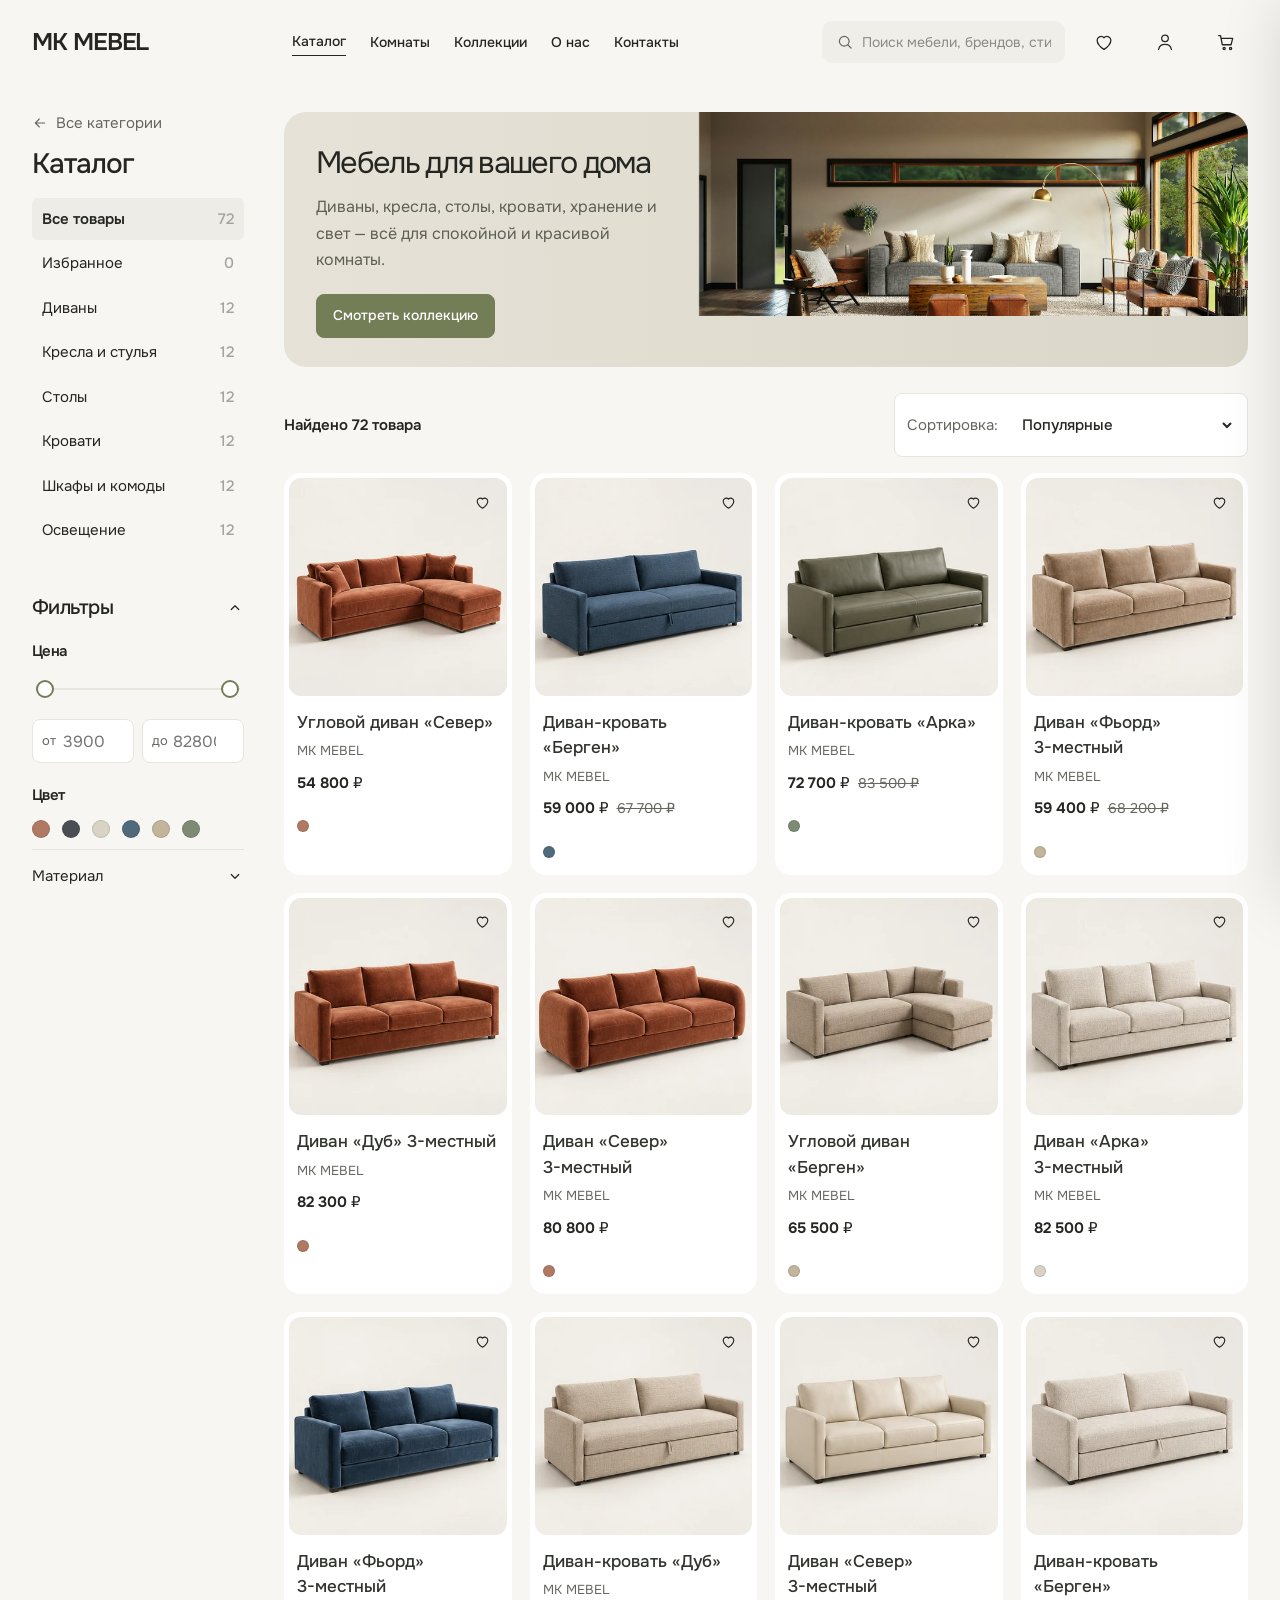
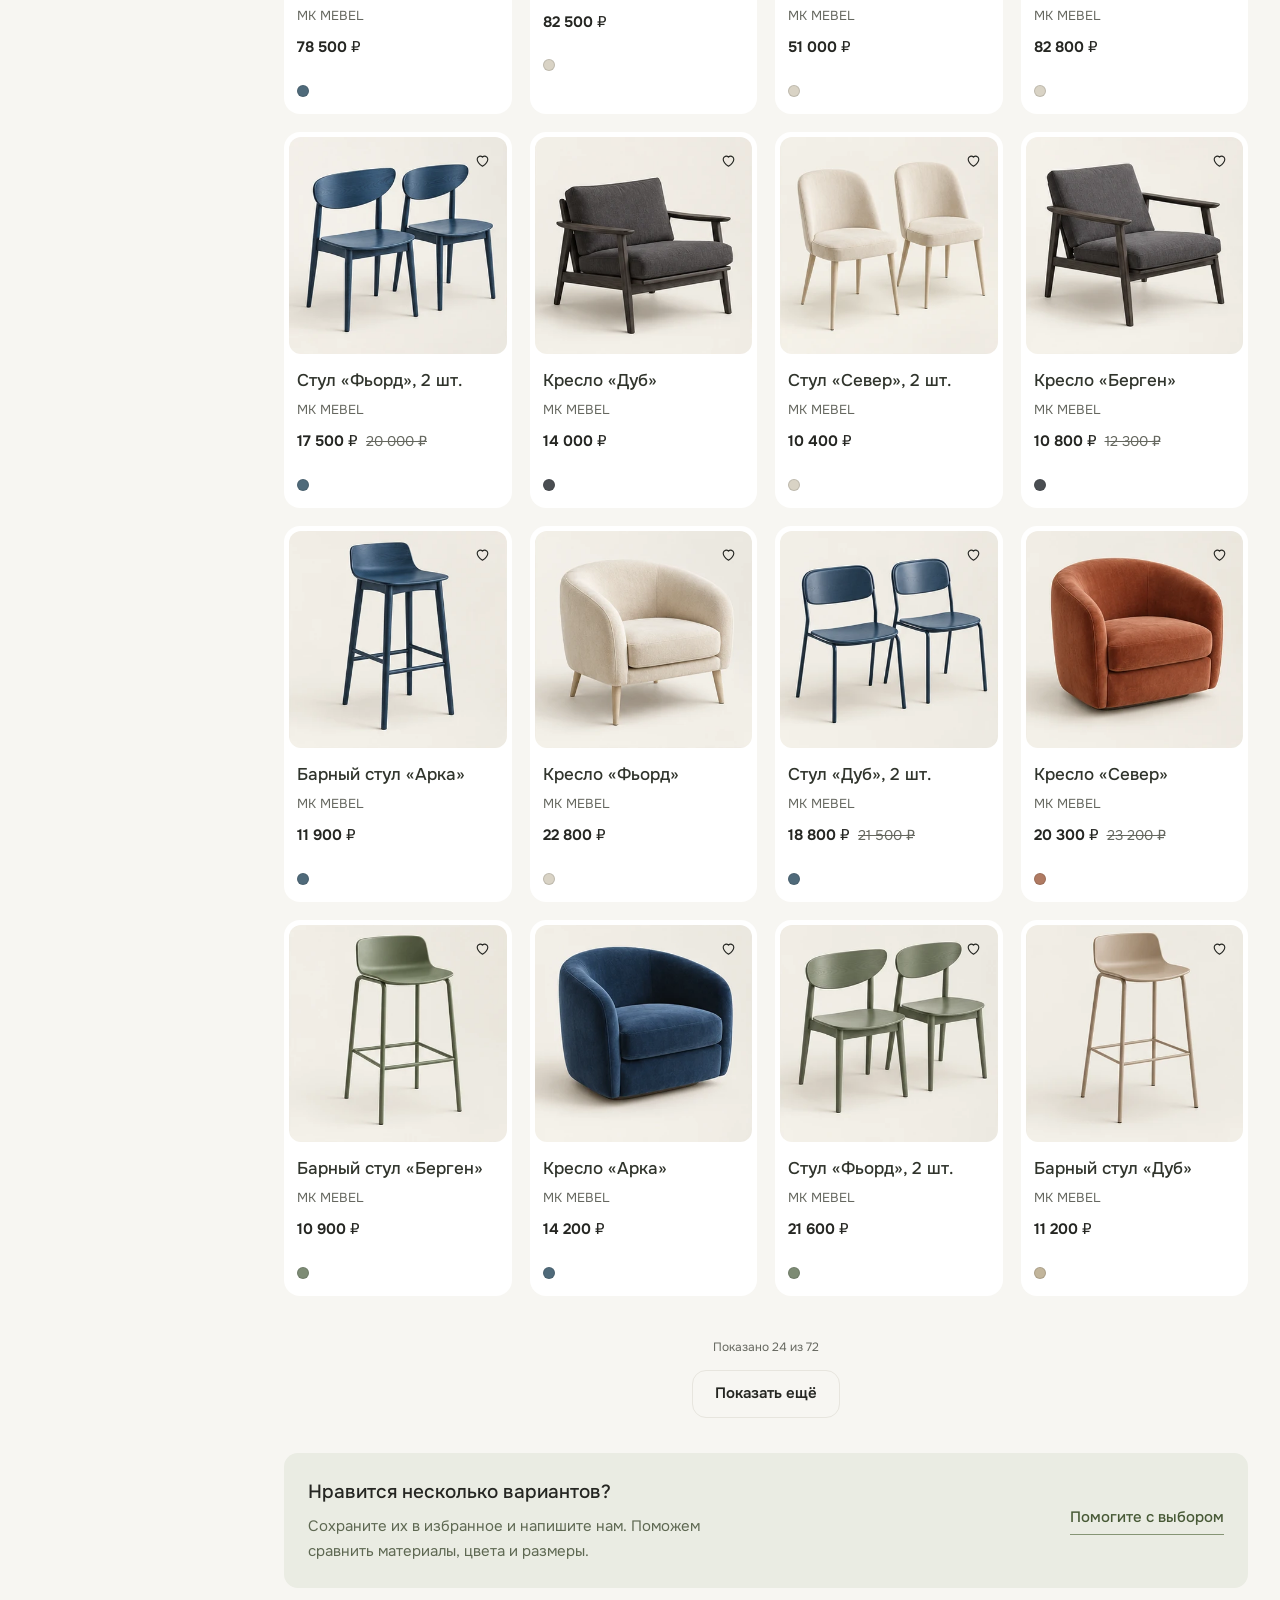
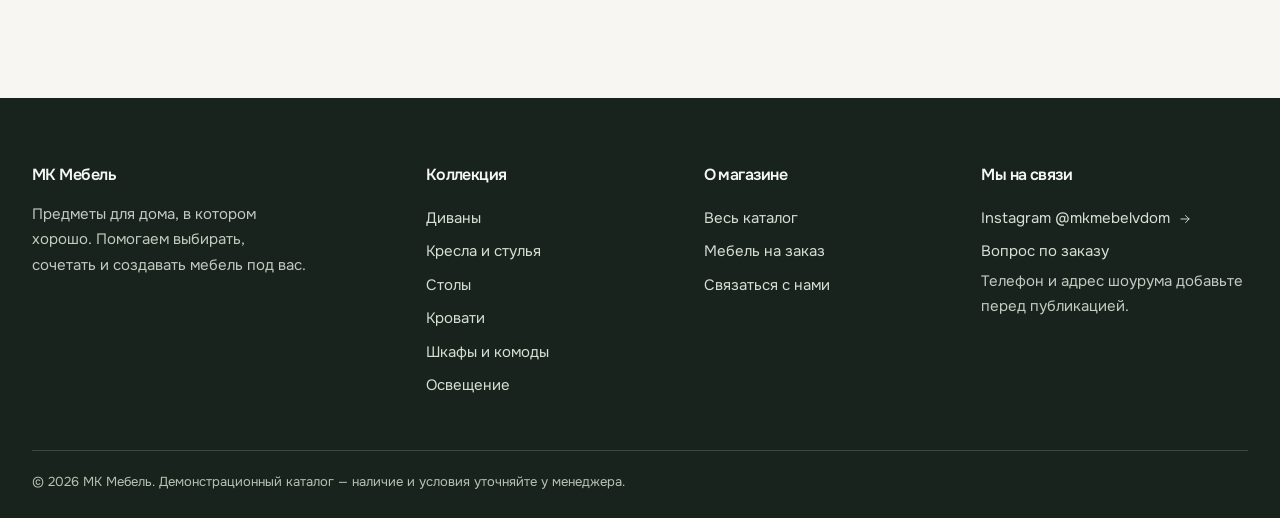
==== catalog.html @ c0ad3dad "Refresh typography, add personalized product selection and subtle motion" ====
<!doctype html>
<html lang="ru"><head><meta charset="utf-8"><meta name="viewport" content="width=device-width, initial-scale=1"><title>Каталог мебели — МК Мебель</title><meta name="description" content="Каталог мебели: диваны, кресла, столы, кровати, хранение и свет. Фильтры по цене, цвету и материалу."><meta name="theme-color" content="#F7F6F2"><link rel="icon" href="images/favicon.svg"><link rel="stylesheet" href="css/style.css"><link rel="stylesheet" href="css/typography.css"><link rel="stylesheet" href="css/refinements.css"></head>
<body data-page="catalog"><main class="cat-page"><div class="wrap"><div class="layout">
  <aside class="filt" id="filt" aria-label="Категории и фильтры"></aside>
  <div class="cat-main"><div id="banner" class="banner"></div>
    <input id="q" type="hidden">
    <div class="toolbar2"><button class="btn line fbtn" type="button" onclick="document.getElementById('filt').classList.add('open')">Фильтры</button><span id="count" role="status" aria-live="polite"></span><button id="reset" class="rst" type="button" onclick="resetF()">Сбросить всё</button><label class="sort2">Сортировка:<select id="sort" aria-label="Сортировка"><option value="def">Популярные</option><option value="asc">Сначала дешевле</option><option value="desc">Сначала дороже</option><option value="sale">Самая большая скидка</option></select></label></div>
    <div id="chips" class="chips" aria-label="Активные фильтры"></div>
    <div class="grid g3" id="catalog"></div><div id="more" class="more"></div></div>
</div></div></main><script src="js/products.js"></script><script src="js/main.js"></script><script src="js/refinements.js"></script></body></html>
---- css/style.css ----
:root {
  --bg: #F4F1EB;
  --surface: #E9E5DC;
  --paper: #FCFAF6;
  --ink: #202B24;
  --muted: #74776F;
  --line: #D8D3C9;
  --accent: #87977C;
  --accent-dark: #53644F;
  --sale: #B56B4B;
  --serif: "Cormorant Garamond", Georgia, serif;
  --sans: "Golos Text", system-ui, -apple-system, BlinkMacSystemFont, "Segoe UI", sans-serif;
  --w: 1380px;
  --ease: cubic-bezier(.2,.7,.2,1);
}
* { box-sizing: border-box; margin: 0; padding: 0; }
html { scroll-behavior: smooth; scroll-padding-top: 100px; }
body { background: var(--bg); color: var(--ink); font: 400 15px/1.6 var(--sans); -webkit-font-smoothing: antialiased; }
body, button, input, textarea, select { font-family: var(--sans); }
body { overflow-x: hidden; }
img, svg { display: block; max-width: 100%; }
a { color: inherit; text-decoration: none; }
button { color: inherit; font: inherit; border: 0; background: none; cursor: pointer; }
:focus-visible { outline: 2px solid var(--accent-dark); outline-offset: 4px; }
::selection { background: var(--accent); color: white; }
.wrap { width: min(100% - 64px, var(--w)); margin-inline: auto; }
em { font-weight: 500; }
section { position: relative; }
h1, h2, h3 { font-family: var(--serif); font-weight: 500; line-height: .98; letter-spacing: -.035em; }
h1 { font-size: clamp(3.7rem, 7vw, 7.4rem); }
h2 { font-size: clamp(2.8rem, 4.6vw, 5rem); }
h3 { font-size: 1.55rem; }
.eyebrow { display: flex; align-items: center; gap: 10px; margin-bottom: 23px; color: #D5D8CE; text-transform: uppercase; letter-spacing: .17em; font-size: .7rem; font-weight: 600; }
.eyebrow-dark { color: var(--muted); }
.eyebrow-dot { width: 7px; height: 7px; border-radius: 50%; background: var(--accent); display: inline-block; }
.muted, .lead { color: var(--muted); }
.btn { min-height: 52px; padding: 0 22px; display: inline-flex; align-items: center; justify-content: center; gap: 26px; color: #fff; background: var(--ink); border: 1px solid var(--ink); font-size: .8rem; font-weight: 600; letter-spacing: .01em; transition: background .25s var(--ease), border-color .25s var(--ease), color .25s var(--ease), transform .25s var(--ease); }
.btn:hover { background: var(--accent-dark); border-color: var(--accent-dark); transform: translateY(-2px); }
.btn span { font-size: 1.1rem; font-weight: 400; }
.btn.line { background: transparent; color: var(--ink); border-color: var(--line); }
.btn.line:hover { background: var(--ink); color: #fff; border-color: var(--ink); }
.btn-paper { color: var(--ink); background: var(--bg); border-color: var(--bg); }
.btn-paper:hover { background: #fff; color: var(--ink); border-color: #fff; }
.text-link, .arrow-link { display: inline-flex; align-items: center; gap: 22px; font-size: .82rem; font-weight: 600; padding: 12px 0; border-bottom: 1px solid rgba(32,43,36,.36); transition: gap .2s var(--ease), border-color .2s; }
.text-link:hover, .arrow-link:hover { gap: 30px; border-color: var(--ink); }
.text-link-dark { color: var(--ink); }
.acts { display: flex; align-items: center; gap: 25px; flex-wrap: wrap; }
/* announcement + navigation */
.topbar { min-height: 32px; display: flex; align-items: center; justify-content: center; padding: 7px 16px; background: var(--ink); color: #DBDED5; text-align: center; font-size: .67rem; letter-spacing: .12em; text-transform: uppercase; }
header.site { position: sticky; top: 0; z-index: 25; background: rgba(244,241,235,.94); border-bottom: 1px solid rgba(32,43,36,.12); backdrop-filter: blur(18px); }
.bar { min-height: 80px; display: flex; align-items: center; justify-content: space-between; gap: 28px; }
.logo { flex: 0 0 auto; display: inline-flex; align-items: center; gap: 9px; font-family: var(--serif); font-size: 1.72rem; font-weight: 600; letter-spacing: -.05em; }
.logo svg { width: 35px; height: 35px; padding: 5px; background: var(--ink); color: var(--bg); }
nav.main { display: flex; align-items: center; gap: clamp(18px,2.5vw,38px); font-size: .76rem; font-weight: 500; }
nav.main a { position: relative; padding: 8px 0; color: #595F58; transition: color .2s; }
nav.main a::after { content: ""; position: absolute; height: 1px; left: 0; right: 100%; bottom: 2px; background: var(--ink); transition: right .25s var(--ease); }
nav.main a:hover, nav.main a.on { color: var(--ink); }
nav.main a:hover::after, nav.main a.on::after { right: 0; }
.tools { display: flex; align-items: center; gap: 17px; }
.hsearch { display: flex; align-items: center; }
.hsearch input { width: 150px; padding: 8px 0; background: transparent; border: 0; border-bottom: 1px solid var(--line); color: var(--ink); font-size: .72rem; outline-offset: 2px; }
.hsearch input::placeholder { color: #898B84; }
.favlink { position: relative; display: inline-flex; gap: 7px; align-items: center; font-size: 1.05rem; }
.favlink span { font-size: .68rem; color: var(--muted); font-variant-numeric: tabular-nums; }
.cartbtn { display: inline-flex; align-items: center; gap: 9px; padding: 12px 15px; border: 1px solid var(--ink); font-size: .75rem; white-space: nowrap; transition: color .2s, background .2s; }
.cartbtn:hover { background: var(--ink); color: var(--bg); }
.cartbtn b, .mbar b { display: inline-grid; place-items: center; min-width: 18px; height: 18px; padding: 0 4px; border-radius: 50%; background: var(--accent); color: #fff; font-size: .65rem; font-weight: 600; }
.burger { display: none; width: 40px; height: 40px; font-size: 1.25rem; }
/* shared imagery and cards */
.ph { position: relative; display: flex; align-items: center; justify-content: center; overflow: hidden; background: linear-gradient(135deg,var(--c1,#D2CFC5),var(--c2,#B7B4AA)); color: rgba(32,43,36,.4); font-size: .8rem; }
.ph::before { content: ""; position: absolute; width: 32%; aspect-ratio: 1; border: 1px solid currentColor; opacity: .22; border-radius: 50% 50% 4% 4% / 62% 62% 4% 4%; }
.ph img { position: absolute; inset: 0; width: 100%; height: 100%; max-width: none; object-fit: cover; transition: transform .75s var(--ease); }
.ph.has-img::before, .ph.has-img span { display: none; }
.card:hover .ph img, .cat:hover .ph img, .igrid a:hover img, .split .ph:hover img { transform: scale(1.045); }
/* hero */
.hero-full { min-height: min(740px, calc(100svh - 112px)); display: flex; align-items: center; overflow: hidden; background: #EAE6DC; color: var(--ink); isolation: isolate; }
.hero-bg { position: absolute; z-index: -2; top: 0; right: 0; width: 58%; height: 100%; max-width: none; object-fit: cover; object-position: center; }
.hero-veil { position: absolute; z-index: -1; inset: 0; background: linear-gradient(90deg,#EAE6DC 0%,#EAE6DC 38%,rgba(234,230,220,.92) 47%,rgba(234,230,220,.25) 63%,rgba(20,29,22,.04) 100%); }
.hero-copy { padding-top: 94px; padding-bottom: 96px; }
.hero-copy .eyebrow { color: #626C5B; }
.hero-copy h1 { max-width: 760px; font-size: clamp(4.2rem, 8vw, 8.5rem); }
.hero-copy h1 em { color: var(--accent-dark); font-weight: 400; }
.hero-lead { max-width: 450px; margin: 26px 0 34px; color: #62665F; font-size: .96rem; line-height: 1.85; }
.hero-note { display: flex; align-items: center; gap: 13px; margin-top: 60px; color: #70756B; font-size: .65rem; text-transform: uppercase; letter-spacing: .16em; }
.hero-note-line { width: 38px; height: 1px; background: var(--accent-dark); }
.hero-index { position: absolute; right: 26px; bottom: 27px; display: flex; align-items: center; gap: 12px; color: rgba(255,255,255,.9); font-size: .65rem; letter-spacing: .1em; }
.hero-index-rule { width: 52px; height: 1px; background: rgba(255,255,255,.75); }
/* trust strip */
.trustbar { background: var(--ink); color: #F2EFE8; }
.trust-grid { min-height: 116px; display: grid; grid-template-columns: repeat(4,1fr); align-items: center; }
.trust-item { display: flex; align-items: center; gap: 15px; padding: 20px 24px; border-right: 1px solid rgba(255,255,255,.14); }
.trust-item:first-child { padding-left: 0; }
.trust-item:last-child { border-right: 0; }
.trust-num { align-self: flex-start; font-family: var(--serif); color: #A9B59D; font-size: 1.35rem; }
.trust-item strong, .trust-item small { display: block; }
.trust-item strong { font-weight: 500; font-size: .77rem; }
.trust-item small { margin-top: 5px; color: #ADB3A9; font-size: .67rem; }
/* section layout */
.section { padding: 118px 0; }
.section-head { display: flex; align-items: end; justify-content: space-between; gap: 35px; margin-bottom: 46px; }
.section-head h2 { max-width: 740px; }
.section-head h2 em, .custom-copy h2 em, .testimonial-heading h2 em, .contact-hero h1 em, .contact-details h2 em, .contact-form-wrap h2 em { color: var(--accent-dark); font-weight: 400; }
.section-side { max-width: 290px; padding-bottom: 5px; }
.section-side .muted { margin-bottom: 10px; font-size: .82rem; line-height: 1.8; }
.arrow-link { gap: 22px; }
/* bento category grid */
.categories-section { padding-top: 130px; padding-bottom: 125px; }
.cats { display: grid; grid-template-columns: repeat(12,minmax(0,1fr)); grid-auto-rows: 190px; gap: 14px; }
.cat { position: relative; display: block; overflow: hidden; background: var(--surface); }
.cat:first-child { grid-column: span 6; grid-row: span 2; }
.cat:nth-child(2), .cat:nth-child(3), .cat:nth-child(4), .cat:nth-child(5), .cat:nth-child(6) { grid-column: span 3; }
.cat .ph { width: 100%; height: 100%; min-height: 0; }
.cat:first-child .ph { height: 100%; min-height: 0; aspect-ratio: auto; }
.cat-label { position: absolute; z-index: 1; left: 20px; right: 18px; bottom: 17px; margin: 0 !important; color: #fff; font: 500 1.55rem/1.05 var(--serif); text-shadow: 0 2px 20px rgba(0,0,0,.35); }
.cat::after { content: "↗"; position: absolute; top: 14px; right: 14px; z-index: 1; display: grid; place-items: center; width: 34px; height: 34px; border: 1px solid rgba(255,255,255,.65); border-radius: 50%; color: #fff; opacity: 0; transform: translate(-4px,4px); transition: opacity .25s, transform .25s; }
.cat:hover::after { opacity: 1; transform: none; }
.cat h3, .cat small { display: none; }
/* sofa studio */
.studio-section { overflow: hidden; background: #E7E3D9; }
.studio-grid { display: grid; grid-template-columns: .86fr 1.14fr; gap: clamp(50px,9vw,145px); align-items: center; padding-top: 110px; padding-bottom: 105px; }
.studio-copy h2 { font-size: clamp(3.5rem,6vw,6.4rem); }
.studio-copy h2 em { color: var(--accent-dark); }
.studio-intro { max-width: 395px; margin-top: 26px; font-size: .9rem; line-height: 1.9; }
.swatches-wrap { margin-top: 35px; max-width: 360px; }
.swatch-label { color: var(--muted); font-size: .7rem; text-transform: uppercase; letter-spacing: .1em; }
.sw { display: flex; align-items: center; gap: 13px; margin: 16px 0 20px; }
.sw button { position: relative; width: 37px; height: 37px; flex: 0 0 37px; padding: 0; border: 3px solid #E7E3D9; border-radius: 50%; background: var(--c); box-shadow: 0 0 0 1px #CBC8BE; transition: transform .2s var(--ease), box-shadow .2s; }
.sw button:hover { transform: scale(1.08); }
.sw button[aria-pressed="true"] { box-shadow: 0 0 0 2px var(--ink); }
.sw button[aria-pressed="true"]::after { content: "✓"; position: absolute; inset: 0; display: grid; place-items: center; color: white; font-size: .8rem; text-shadow: 0 1px 3px rgba(0,0,0,.45); }
.color-meta { display: flex; align-items: center; justify-content: space-between; padding-top: 13px; border-top: 1px solid #D1CCC1; font-size: .78rem; }
.color-meta span { color: var(--muted); }
.color-meta strong { font-weight: 600; }
.studio-copy .acts { margin-top: 29px; }
.micro-note { max-width: 365px; margin-top: 20px; color: #81847B; font-size: .65rem; line-height: 1.6; }
.studio-visual { position: relative; }
.photo-stage { position: relative; min-height: 535px; overflow: hidden; background: #D7D4C9; }
.photo-stage::before { content: ""; position: absolute; z-index: 0; top: 11%; right: 8%; width: 53%; aspect-ratio: 1; border: 1px solid rgba(255,255,255,.5); border-radius: 50%; }
.photo-stage img { position: absolute; inset: 0; width: 100%; height: 100%; object-fit: cover; transition: opacity .25s; }
.stage-caption { position: absolute; left: 19px; right: 19px; bottom: 19px; display: flex; align-items: center; gap: 12px; padding: 13px 16px; background: rgba(249,247,241,.94); backdrop-filter: blur(12px); }
.stage-caption-mark { display: grid; place-items: center; width: 38px; height: 38px; background: var(--ink); color: var(--bg); font: 500 1.25rem var(--serif); }
.stage-caption strong, .stage-caption small { display: block; }
.stage-caption strong { font-size: .8rem; }
.stage-caption small { margin-top: 3px; color: var(--muted); font-size: .65rem; }
.stage-arrow { margin-left: auto; font-size: 1rem; }
.studio-number { display: block; margin-top: 14px; text-align: right; color: var(--muted); font-size: .65rem; letter-spacing: .2em; }
/* product grids */
.products-section { background: var(--bg); }
.grid { display: grid; grid-template-columns: repeat(4,minmax(0,1fr)); gap: 36px 18px; }
.card { min-width: 0; transition: transform .3s var(--ease); }
.card:hover { transform: translateY(-4px); }
.card > div:first-child { position: relative; overflow: hidden; }
.card .ph { aspect-ratio: 4/4.8; margin-bottom: 0; background: var(--surface); }
.card .tag { position: absolute; z-index: 3; top: 13px; left: 13px; padding: 6px 10px; background: var(--accent-dark); color: #fff; font-size: .63rem; letter-spacing: .04em; }
.card .fav { position: absolute; top: 12px; right: 12px; z-index: 4; display: grid; place-items: center; width: 38px; height: 38px; border-radius: 50%; background: rgba(249,247,241,.94); color: #8F948B; font-size: 1.08rem; transition: color .2s, transform .2s; }
.card .fav:hover { transform: scale(1.06); }
.card .fav.on { color: var(--sale); }
.card > small { display: block; margin-top: 17px; color: var(--muted); font-size: .67rem; }
.card h3 { margin: 7px 0 8px; font: 500 .92rem/1.4 var(--sans); letter-spacing: -.015em; }
.card h3 a:hover { text-decoration: underline; text-underline-offset: 3px; }
.price { display: flex; align-items: baseline; flex-wrap: wrap; gap: 10px; margin-bottom: 14px; font-size: .85rem; }
.price strong { font-size: .94rem; font-weight: 600; }
.price s { color: #9A9B94; font-size: .75rem; }
.card .add { width: 100%; min-height: 42px; padding: 10px 14px; border: 1px solid var(--line); background: transparent; font-size: .72rem; font-weight: 600; transition: color .25s, background .25s, border-color .25s; }
.card .add:hover { border-color: var(--ink); background: var(--ink); color: #fff; }
.under-grid-note { display: flex; align-items: center; gap: 14px; margin-top: 40px; padding: 19px 0; border-top: 1px solid var(--line); border-bottom: 1px solid var(--line); color: var(--muted); font-size: .76rem; }
.note-star { color: var(--accent-dark); font-size: 1.3rem; }
.under-grid-note a { margin-left: auto; color: var(--ink); font-weight: 600; white-space: nowrap; }
/* editorial campaign */
.campaign-section { display: grid; grid-template-columns: 1.2fr .8fr; min-height: 570px; background: var(--ink); color: var(--bg); }
.campaign-visual { position: relative; min-height: 520px; overflow: hidden; }
.campaign-visual img { position: absolute; inset: 0; width: 100%; height: 100%; object-fit: cover; }
.campaign-visual::after { content: ""; position: absolute; inset: 0; background: linear-gradient(90deg,rgba(20,28,22,.02),rgba(20,28,22,.12)); pointer-events: none; }
.campaign-sticker { position: absolute; top: 28px; left: 28px; z-index: 1; display: grid; place-items: center; width: 100px; height: 100px; border: 1px solid rgba(255,255,255,.85); border-radius: 50%; color: white; font-size: .63rem; line-height: 1.6; text-align: center; letter-spacing: .15em; transform: rotate(-10deg); }
.campaign-copy { display: flex; flex-direction: column; align-items: flex-start; justify-content: center; padding: clamp(42px,6vw,100px); }
.campaign-copy .eyebrow { max-width: 300px; line-height: 1.8; }
.campaign-copy h2 { font-size: clamp(3.3rem,5vw,5.3rem); }
.campaign-copy h2 em { color: #B2C0A8; font-weight: 400; }
.campaign-copy > p:not(.eyebrow) { max-width: 380px; margin: 23px 0 30px; color: #B9BEB5; font-size: .84rem; line-height: 1.9; }
.campaign-foot { display: flex; justify-content: space-between; gap: 30px; width: 100%; margin-top: 48px; padding-top: 15px; border-top: 1px solid rgba(255,255,255,.2); color: #9FA79A; font-size: .62rem; letter-spacing: .14em; text-transform: uppercase; }
.sale-section { padding-top: 100px; padding-bottom: 120px; }
.compact-head { align-items: end; }
.compact-head h2 { font-size: clamp(2.7rem,4.4vw,4.5rem); }
/* bespoke manufacturing */
.custom-section { display: grid; grid-template-columns: 1fr 1fr; background: #E8E4DA; }
.custom-image { position: relative; min-height: 690px; overflow: hidden; }
.custom-image img { position: absolute; inset: 0; width: 100%; height: 100%; object-fit: cover; }
.image-caption { position: absolute; left: 25px; bottom: 24px; padding: 9px 13px; background: rgba(244,241,235,.92); font-size: .7rem; }
.custom-copy { align-self: center; padding: clamp(50px,8vw,120px); }
.custom-copy h2 { font-size: clamp(3.6rem,6.3vw,6.6rem); }
.custom-copy > .muted { max-width: 430px; margin-top: 24px; font-size: .88rem; line-height: 1.9; }
.steps { display: grid; gap: 0; margin: 30px 0 35px; list-style: none; }
.steps li { display: flex; align-items: flex-start; gap: 18px; padding: 17px 0; border-top: 1px solid #D1CDC2; }
.steps li > span { padding-top: 1px; color: var(--accent-dark); font: 500 1rem var(--serif); }
.steps strong, .steps small { display: block; }
.steps strong { font-size: .8rem; font-weight: 600; }
.steps small { margin-top: 4px; color: var(--muted); font-size: .72rem; }
/* reviews + social */
.testimonials-section { background: var(--paper); padding: 120px 0 125px; }
.testimonials-wrap { display: grid; grid-template-columns: .75fr 1.25fr; gap: 70px; align-items: start; }
.testimonial-heading h2 { font-size: clamp(3rem,5vw,5.2rem); }
.testimonial-heading .muted { max-width: 340px; margin-top: 24px; font-size: .82rem; line-height: 1.9; }
.reviews { display: grid; grid-template-columns: repeat(3,minmax(0,1fr)); gap: 14px; }
.rev { padding: 25px 21px; border: 1px solid #E0DBD1; background: var(--bg); }
.review-stars { color: #758366; font-size: .75rem; letter-spacing: .14em; }
.rev p { min-height: 170px; margin: 20px 0 26px; font: 500 1.18rem/1.35 var(--serif); }
.rev > span { font-size: .73rem; font-weight: 600; }
.rev > span small { color: var(--muted); font-size: inherit; font-weight: 400; }
.social-section { padding: 110px 0 120px; }
.social-section .section-head { align-items: end; }
.social-section .section-head > div > .muted { margin-top: 15px; font-size: .83rem; }
.igrid { display: grid; grid-template-columns: repeat(6,minmax(0,1fr)); gap: 12px; }
.igrid .ph { aspect-ratio: 1/1; background: var(--surface); }
.igrid a:nth-child(1) { grid-column: span 2; grid-row: span 2; }
.igrid a:nth-child(1) .ph { height: 100%; }
.last-cta { overflow: hidden; background: #687760; color: #F5F2E9; }
.last-cta-inner { position: relative; display: flex; flex-direction: column; align-items: flex-start; padding-top: 95px; padding-bottom: 100px; }
.last-cta .eyebrow { color: #E1E4DA; }
.last-cta h2 { font-size: clamp(4rem,8vw,8rem); }
.last-cta h2 em { color: #D5DCCB; font-weight: 400; }
.last-cta .btn { margin-top: 30px; position: relative; z-index: 1; }
.last-cta-mark { position: absolute; right: 0; bottom: -130px; font: 600 clamp(16rem,34vw,38rem)/.8 var(--serif); letter-spacing: -.1em; color: rgba(255,255,255,.08); pointer-events: none; }
/* footer */
footer.site { padding: 65px 0 26px; background: #19231D; color: #C4C9BF; font-size: .78rem; }
.fcols { display: grid; grid-template-columns: 1.5fr 1fr 1fr 1.15fr; gap: 46px; margin-bottom: 47px; }
.fcols h4 { margin-bottom: 15px; color: #F7F5EF; font-family: var(--serif); font-size: 1.45rem; font-weight: 500; }
.fcols p { max-width: 280px; color: #AEB6AA; line-height: 1.9; }
.fcols a { display: block; padding: 4px 0; color: #B8C0B4; transition: color .2s; }
.fcols a:hover { color: #fff; }
.copy { padding-top: 20px; border-top: 1px solid rgba(255,255,255,.16); color: #818C80; font-size: .68rem; }
/* catalog */
.catalog-hero { min-height: 400px; position: relative; display: flex; align-items: center; overflow: hidden; background: var(--ink); color: #fff; }
.catalog-hero > img { position: absolute; inset: 0; width: 100%; height: 100%; object-fit: cover; object-position: center 55%; opacity: .65; }
.catalog-hero-shade { position: absolute; inset: 0; background: linear-gradient(90deg,rgba(20,29,22,.9),rgba(20,29,22,.43) 60%,rgba(20,29,22,.15)); }
.catalog-hero-copy { position: relative; padding-top: 70px; padding-bottom: 70px; }
.catalog-hero-copy h1 { font-size: clamp(4rem,7vw,7rem); }
.catalog-hero-copy h1 em { color: #D4DCCB; font-weight: 400; }
.catalog-hero-copy > p:last-child { max-width: 400px; margin-top: 22px; color: #E1E4DD; font-size: .86rem; line-height: 1.85; }
.catalog-content { padding: 62px 0 110px; }
.catalog-intro { display: flex; align-items: end; justify-content: space-between; gap: 28px; margin-bottom: 35px; }
.catalog-intro .eyebrow { margin-bottom: 13px; }
.catalog-intro h2 { font-size: clamp(3rem,5vw,4.4rem); }
.catalog-intro .muted { margin-top: 15px; font-size: .82rem; }
.catalog-count-note { display: flex; align-items: center; gap: 10px; padding-bottom: 5px; color: var(--muted); font-size: .7rem; }
.count-dot { display: inline-block; width: 7px; height: 7px; background: var(--accent); border-radius: 50%; }
.toolbar { display: flex; gap: 13px; align-items: center; flex-wrap: wrap; margin-bottom: 30px; padding: 15px 0; border-top: 1px solid var(--line); border-bottom: 1px solid var(--line); }
.searchbox { display: flex; align-items: center; gap: 10px; flex: 1 1 280px; padding: 0 12px; border: 1px solid var(--line); background: rgba(255,255,255,.32); }
.searchbox > span { font-size: 1.45rem; color: var(--muted); }
.toolbar .search { width: 100%; max-width: none; margin: 0; padding: 13px 0; border: 0; outline-offset: 2px; background: transparent; font-size: .76rem; }
.toolbar .lead { font-size: .7rem; white-space: nowrap; }
.rst { color: var(--muted); text-decoration: underline; font-size: .72rem; }
.sort-label { margin-left: auto; color: var(--muted); font-size: .7rem; }
select { padding: 12px 31px 12px 12px; border: 1px solid var(--line); border-radius: 0; background: var(--bg); color: var(--ink); font-size: .73rem; }
.layout { display: grid; grid-template-columns: 230px minmax(0,1fr); gap: 35px; align-items: start; padding-bottom: 20px; }
.filt { position: sticky; top: 105px; display: grid; gap: 26px; align-content: start; }
.filt .fh { display: none; }
.filt > .btn { display: none; }
.filt fieldset { display: grid; gap: 10px; border: 0; }
.filt legend { margin-bottom: 10px; font-size: .77rem; font-weight: 600; }
.filt label { display: flex; align-items: center; gap: 10px; cursor: pointer; color: #646A61; font-size: .73rem; }
.filt label span { flex: 1; }
.filt em { color: #9A9D95; font-size: .65rem; font-style: normal; }
.filt input[type=radio], .filt input[type=checkbox] { width: 15px; height: 15px; accent-color: var(--accent-dark); }
.pr { display: flex; gap: 7px; }
.pr input { width: 50%; min-width: 0; padding: 10px 8px; border: 1px solid var(--line); border-radius: 0; background: #FCFAF6; font: inherit; font-size: .72rem; }
.grid.g3 { grid-template-columns: repeat(3,minmax(0,1fr)); gap: 30px 15px; }
.fbtn { display: none; }
.more { margin-top: 42px; text-align: center; }
.more .lead { margin-bottom: 12px; font-size: .75rem; }
.empty { grid-column: 1/-1; display: grid; justify-items: start; gap: 15px; padding: 60px 0; }
.empty .lead { max-width: 500px; }
/* contact page */
.contact-hero { padding: 75px 0 82px; }
.contact-hero-grid { display: grid; grid-template-columns: 1fr .78fr; align-items: center; gap: 75px; }
.contact-hero h1 { font-size: clamp(3.7rem,6.5vw,6.8rem); }
.contact-hero > .wrap > div:first-child > .muted { max-width: 430px; margin-top: 27px; font-size: .88rem; line-height: 1.9; }
.contact-hero-image { min-height: 370px; overflow: hidden; }
.contact-hero-image img { width: 100%; height: 100%; min-height: 370px; object-fit: cover; }
.contact-content { padding: 85px 0 120px; background: var(--paper); }
.cgrid { display: grid; grid-template-columns: .85fr 1.15fr; gap: clamp(45px,9vw,135px); }
.contact-details h2, .contact-form-wrap h2 { font-size: clamp(3rem,4.6vw,4.8rem); }
.contact-details > .muted { max-width: 410px; margin: 25px 0; font-size: .82rem; line-height: 1.9; }
.contact-channel { display: flex; align-items: center; gap: 14px; padding: 18px 0; border-top: 1px solid var(--line); border-bottom: 1px solid var(--line); }
.channel-icon { display: grid; place-items: center; width: 43px; height: 43px; background: var(--ink); color: #fff; }
.contact-channel small, .contact-channel strong { display: block; }
.contact-channel small { color: var(--muted); font-size: .65rem; }
.contact-channel strong { margin-top: 3px; font-size: .83rem; }
.channel-arrow { margin-left: auto; font-size: 1rem; }
.contact-note { display: flex; gap: 12px; margin-top: 26px; color: var(--muted); font-size: .75rem; line-height: 1.7; }
.contact-note .note-star { flex: 0 0 auto; }
.contact-image-small { position: relative; height: 190px; margin-top: 30px; overflow: hidden; }
.contact-image-small img { width: 100%; height: 100%; object-fit: cover; }
.form-intro { margin: 17px 0 27px; font-size: .78rem; line-height: 1.8; }
.form { display: grid; gap: 10px; }
.form label { margin-top: 8px; font-size: .72rem; font-weight: 600; }
.form input, .form textarea { width: 100%; padding: 14px 15px; border: 1px solid var(--line); border-radius: 0; background: var(--bg); color: var(--ink); font: inherit; font-size: .78rem; transition: border-color .2s; }
.form input:focus, .form textarea:focus { outline: none; border-color: var(--accent-dark); }
.form textarea { min-height: 130px; resize: vertical; }
.form .btn { justify-self: start; margin-top: 10px; }
.form-legal { max-width: 500px; color: #8A8E84; font-size: .65rem; line-height: 1.7; }
.ok { display: none; margin-top: 10px; padding: 14px; border: 1px solid var(--accent); background: #E8EEE4; color: var(--ink); font-size: .75rem; line-height: 1.7; }
/* product detail */
.product-shell { padding: 42px 0 110px; }
.crumbs { margin-bottom: 29px; color: var(--muted); font-size: .72rem; }
.crumbs a:hover { text-decoration: underline; text-underline-offset: 3px; }
.crumbs span { color: var(--ink); }
.pd { display: grid; grid-template-columns: 1.08fr .92fr; align-items: start; gap: clamp(35px,6vw,85px); }
.gmain .ph { aspect-ratio: 1/1; background: var(--surface); }
.thumbs { display: grid; grid-template-columns: repeat(4,minmax(0,1fr)); gap: 10px; margin-top: 10px; }
.thumbs button { border: 1px solid transparent; }
.thumbs button.on { border-color: var(--ink); }
.thumbs .ph { aspect-ratio: 1/1; }
.thumbs .ph span, .thumbs .ph::before { display: none; }
.pinfo { position: sticky; top: 120px; display: grid; gap: 18px; justify-items: start; }
.pinfo > small { color: var(--muted); font-size: .7rem; }
.pinfo h1 { font-size: clamp(3rem,4.5vw,5rem); }
.pinfo .price { font-size: 1.3rem !important; }
.pinfo .product-fav { position: static; width: auto; height: 52px; padding: 0 18px; border: 1px solid var(--line); border-radius: 0; background: transparent; color: var(--ink); font-size: .78rem; display: inline-flex; }
.pinfo .product-fav.on { color: var(--sale); }
.pinfo .installment-note { font-size: .78rem; }
.pinfo .product-question { text-decoration: underline; text-underline-offset: 3px; }
.pinfo .price strong { font-size: 1.35rem; }
.pinfo .tag { position: static; padding: 5px 9px; background: var(--sale); color: #fff; font-size: .68rem; }
.pinfo .lead { max-width: 520px; font-size: .84rem; line-height: 1.9; }
.pinfo .acts { gap: 10px; }
.pinfo > a { font-size: .75rem; text-decoration: underline; text-underline-offset: 3px; }
.spec { width: 100%; margin-top: 4px; border-collapse: collapse; font-size: .75rem; }
.spec th, .spec td { padding: 12px 0; border-top: 1px solid var(--line); text-align: left; }
.spec th { width: 47%; color: var(--muted); font-weight: 400; }
.spec td { font-weight: 500; }
.related-block { margin-top: 80px; }
.related-block h2 { margin-bottom: 28px; font-size: clamp(2.5rem,4vw,4rem); }
/* cart and mobile shortcuts */
.drawer { position: fixed; inset: 0 0 0 auto; z-index: 60; display: flex; flex-direction: column; width: min(460px,100%); background: var(--bg); box-shadow: -20px 0 60px rgba(0,0,0,.14); transform: translateX(105%); transition: transform .35s var(--ease); }
.drawer.open { transform: none; }
.dh { display: flex; align-items: center; justify-content: space-between; padding: 23px 24px; border-bottom: 1px solid var(--line); }
.dh h3 { font-size: 1.8rem; }
.dh button { font-size: 1.7rem; }
.drawer .list { flex: 1; overflow: auto; display: grid; align-content: start; gap: 17px; padding: 22px 24px; }
.drawer .list > .lead { font-size: .8rem; }
.drawer .row { display: grid; grid-template-columns: 72px 1fr auto; gap: 13px; align-items: center; font-size: .77rem; }
.drawer .row .ph { aspect-ratio: 1/1; }
.drawer .row .ph::before { display: none; }
.drawer .row small { display: inline-block; margin-top: 5px; color: var(--muted); }
.drawer .row button { padding: 3px 6px; color: var(--muted); font-size: 1rem; }
.df { display: grid; gap: 15px; padding: 22px 24px 25px; border-top: 1px solid var(--line); }
.df > div { display: flex; justify-content: space-between; font-size: .84rem; font-weight: 600; }
.df .btn { width: 100%; text-align: center; }
.veil { position: fixed; inset: 0; z-index: 55; display: none; background: rgba(18,27,21,.4); backdrop-filter: blur(3px); }
.veil.on { display: block; }
.mbar { display: none; }
/* tablet */
@media (max-width: 1080px) {
  .wrap { width: min(100% - 48px, var(--w)); }
  nav.main { gap: 16px; }
  .hsearch input { width: 115px; }
  .tools { gap: 12px; }
  .trust-item { padding-inline: 14px; }
  .studio-grid { gap: 55px; }
  .studio-copy h2 { font-size: clamp(3.4rem,6vw,5.5rem); }
  .photo-stage { min-height: 470px; }
  .grid.g3 { grid-template-columns: repeat(2,minmax(0,1fr)); }
  .layout { grid-template-columns: 195px minmax(0,1fr); gap: 25px; }
  .testimonials-wrap { gap: 40px; }
  .reviews { grid-template-columns: 1fr; }
  .rev p { min-height: 0; margin-bottom: 20px; }
  .fcols { gap: 28px; }
}
/* mobile */
@media (max-width: 760px) {
  html { scroll-padding-top: 72px; }
  .wrap { width: min(100% - 36px, var(--w)); }
  section { scroll-margin-top: 72px; }
  .topbar { min-height: 28px; font-size: .57rem; letter-spacing: .08em; }
  .bar { min-height: 66px; gap: 12px; }
  .logo { font-size: 1.45rem; gap: 7px; }
  .logo svg { width: 29px; height: 29px; }
  nav.main { position: absolute; top: 100%; left: 0; right: 0; display: none; flex-direction: column; align-items: stretch; gap: 0; padding: 10px 20px 17px; background: var(--bg); border-bottom: 1px solid var(--line); box-shadow: 0 16px 22px rgba(32,43,36,.06); }
  nav.main.open { display: flex; }
  nav.main a { padding: 13px 0; font-size: .85rem; }
  .tools { gap: 12px; }
  .hsearch { display: none; }
  .favlink { font-size: .95rem; }
  .cartbtn { padding: 9px 10px; border: 0; font-size: .72rem; }
  .burger { display: block; width: 28px; height: 35px; }
  h2 { font-size: clamp(2.8rem,11vw,4.2rem); }
  .btn { min-height: 49px; padding-inline: 17px; gap: 17px; }
  .acts { gap: 15px; }
  .hero-full { min-height: 720px; min-height: min(790px,calc(100svh - 94px)); align-items: flex-end; }
  .hero-bg { top: 0; right: 0; width: 100%; height: 66%; object-position: 60% center; }
  .hero-veil { background: linear-gradient(180deg,rgba(234,230,220,0) 0%,rgba(234,230,220,.03) 28%,#EAE6DC 65%,#EAE6DC 100%); }
  .hero-copy { padding-top: 290px; padding-bottom: 38px; }
  .hero-copy .eyebrow { margin-bottom: 16px; font-size: .59rem; }
  .hero-copy h1 { font-size: clamp(3.5rem,14vw,5.6rem); }
  .hero-lead { margin: 19px 0 25px; font-size: .83rem; line-height: 1.75; }
  .hero-note { margin-top: 30px; font-size: .56rem; }
  .hero-index { right: 13px; top: 23px; bottom: auto; color: white; }
  .trust-grid { grid-template-columns: 1fr 1fr; padding-block: 8px; }
  .trust-item { gap: 10px; padding: 14px 7px; border-right: 0; }
  .trust-item:nth-child(odd) { border-right: 1px solid rgba(255,255,255,.14); }
  .trust-item:nth-child(3), .trust-item:nth-child(4) { border-top: 1px solid rgba(255,255,255,.14); }
  .trust-num { font-size: 1.1rem; }
  .trust-item strong { font-size: .68rem; }
  .trust-item small { font-size: .59rem; line-height: 1.4; }
  .section { padding: 78px 0; }
  .section-head { align-items: flex-start; flex-direction: column; gap: 18px; margin-bottom: 27px; }
  .section-head .eyebrow { margin-bottom: 16px; }
  .section-side { max-width: none; }
  .section-side .muted { max-width: 430px; }
  .categories-section { padding-top: 80px; padding-bottom: 80px; }
  .cats { grid-template-columns: repeat(2,minmax(0,1fr)); grid-auto-rows: auto; gap: 9px; }
  .cat:first-child { grid-column: span 2; grid-row: auto; }
  .cat:nth-child(2), .cat:nth-child(3), .cat:nth-child(4), .cat:nth-child(5), .cat:nth-child(6) { grid-column: span 1; }
  .cat .ph { aspect-ratio: 1/1.12; }
  .cat:first-child .ph { aspect-ratio: 1.45/1; }
  .cat-label { left: 12px; right: 10px; bottom: 12px; font-size: 1.25rem; }
  .cat::after { top: 9px; right: 9px; width: 29px; height: 29px; opacity: 1; transform: none; }
  .studio-grid { grid-template-columns: 1fr; gap: 36px; padding-top: 77px; padding-bottom: 73px; }
  .studio-copy h2 { font-size: clamp(3.7rem,13vw,5.4rem); }
  .studio-intro { margin-top: 20px; font-size: .82rem; }
  .swatches-wrap { margin-top: 27px; }
  .sw { gap: 9px; }
  .sw button { width: 35px; height: 35px; flex-basis: 35px; }
  .studio-copy .acts { gap: 18px; margin-top: 23px; }
  .photo-stage { min-height: 380px; }
  .studio-number { font-size: .58rem; }
  .grid, .grid.g3 { grid-template-columns: repeat(2,minmax(0,1fr)); gap: 27px 10px; }
  .card .ph { aspect-ratio: 3/4; }
  .card .tag { top: 8px; left: 8px; padding: 5px 7px; font-size: .58rem; }
  .card .fav { top: 7px; right: 7px; width: 32px; height: 32px; font-size: .95rem; }
  .card > small { margin-top: 12px; font-size: .6rem; line-height: 1.5; }
  .card h3 { font-size: .78rem; }
  .price { gap: 6px; margin-bottom: 10px; font-size: .72rem; }
  .price strong { font-size: .78rem; }
  .price s { font-size: .64rem; }
  .card .add { min-height: 39px; padding: 9px 5px; font-size: .65rem; }
  .under-grid-note { align-items: flex-start; gap: 9px; margin-top: 27px; font-size: .68rem; }
  .under-grid-note a { font-size: .66rem; }
  .campaign-section { grid-template-columns: 1fr; }
  .campaign-visual { min-height: 350px; }
  .campaign-sticker { top: 18px; left: 18px; width: 78px; height: 78px; font-size: .53rem; }
  .campaign-copy { padding: 50px 22px 40px; }
  .campaign-copy h2 { font-size: clamp(3.5rem,12vw,4.9rem); }
  .campaign-copy > p:not(.eyebrow) { margin: 20px 0 25px; font-size: .8rem; }
  .campaign-foot { margin-top: 35px; }
  .sale-section { padding-top: 75px; padding-bottom: 80px; }
  .compact-head { gap: 16px; }
  .custom-section { grid-template-columns: 1fr; }
  .custom-image { min-height: 350px; }
  .custom-copy { padding: 62px 22px 70px; }
  .custom-copy h2 { font-size: clamp(3.8rem,13vw,5.4rem); }
  .custom-copy > .muted { font-size: .82rem; }
  .steps { margin: 24px 0 28px; }
  .testimonials-section { padding: 80px 0; }
  .testimonials-wrap { grid-template-columns: 1fr; gap: 28px; }
  .testimonial-heading h2 { font-size: clamp(3.3rem,11vw,4.6rem); }
  .reviews { grid-template-columns: 1fr; gap: 10px; }
  .rev { padding: 22px 20px; }
  .rev p { font-size: 1.32rem; }
  .social-section { padding: 80px 0; }
  .social-section .section-head { gap: 10px; }
  .igrid { grid-template-columns: repeat(3,minmax(0,1fr)); gap: 7px; }
  .igrid a:nth-child(1) { grid-column: span 2; grid-row: span 2; }
  .last-cta-inner { padding-top: 70px; padding-bottom: 75px; }
  .last-cta h2 { font-size: clamp(4rem,14vw,6.2rem); }
  .last-cta-mark { right: -10px; bottom: -40px; font-size: 17rem; }
  footer.site { padding: 48px 0 20px; }
  .fcols { grid-template-columns: 1fr 1fr; gap: 28px 18px; margin-bottom: 30px; }
  .fcols > div:first-child { grid-column: span 2; }
  .fcols h4 { font-size: 1.25rem; }
  .fcols a, .fcols p { font-size: .72rem; }
  .copy { font-size: .62rem; }
  body { padding-bottom: 58px; }
  .mbar { position: fixed; z-index: 30; right: 0; bottom: 0; left: 0; display: grid; grid-template-columns: repeat(3,1fr); background: var(--ink); color: var(--bg); box-shadow: 0 -5px 20px rgba(0,0,0,.08); }
  .mbar a, .mbar button { display: flex; align-items: center; justify-content: center; gap: 7px; min-height: 58px; border-left: 1px solid rgba(255,255,255,.14); font-size: .68rem; }
  .mbar > :first-child { border-left: 0; }
  /* internal pages */
  .catalog-hero { min-height: 355px; }
  .catalog-hero-copy { padding-top: 52px; padding-bottom: 52px; }
  .catalog-hero-copy h1 { font-size: clamp(3.7rem,13vw,5.6rem); }
  .catalog-content { padding: 40px 0 75px; }
  .catalog-intro { align-items: flex-start; flex-direction: column; gap: 13px; margin-bottom: 23px; }
  .catalog-intro h2 { font-size: 3.7rem; }
  .catalog-count-note { padding-bottom: 0; }
  .toolbar { gap: 8px; padding: 12px 0; }
  .searchbox { flex-basis: calc(100% - 105px); }
  .fbtn { display: inline-flex; min-height: 47px; padding-inline: 13px; font-size: .69rem; }
  .toolbar .lead { order: 3; flex: 1; }
  .rst { order: 4; }
  .sort-label { order: 5; margin-left: 0; }
  .toolbar select { order: 6; flex: 1; min-width: 140px; }
  .layout { grid-template-columns: 1fr; gap: 18px; }
  .filt { position: fixed; inset: 0; z-index: 50; display: none; align-content: start; gap: 24px; padding: 22px; overflow: auto; background: var(--bg); }
  .filt.open { display: grid; }
  .filt .fh { display: flex; align-items: center; justify-content: space-between; }
  .filt .fh h3 { font-size: 2rem; }
  .filt .fx { font-size: 2rem; }
  .filt fieldset { gap: 13px; }
  .filt label { font-size: .82rem; }
  .filt > .btn { display: inline-flex; width: 100%; }
  .grid.g3 { gap: 27px 10px; }
  .contact-hero { padding: 50px 0 55px; }
  .contact-hero-grid { grid-template-columns: 1fr; gap: 27px; }
  .contact-hero h1 { font-size: clamp(3.6rem,12vw,5.2rem); }
  .contact-hero > .wrap > div:first-child > .muted { margin-top: 20px; font-size: .82rem; }
  .contact-hero-image, .contact-hero-image img { min-height: 250px; }
  .contact-content { padding: 62px 0 80px; }
  .cgrid { grid-template-columns: 1fr; gap: 50px; }
  .contact-details h2, .contact-form-wrap h2 { font-size: 3.5rem; }
  .contact-image-small { height: 160px; }
  .product-shell { padding: 25px 0 80px; }
  .crumbs { font-size: .65rem; line-height: 1.8; }
  .pd { grid-template-columns: 1fr; gap: 30px; }
  .pinfo { position: static; gap: 15px; }
  .pinfo h1 { font-size: clamp(3rem,10vw,4rem); }
  .pinfo .acts { width: 100%; }
  .pinfo .acts > * { flex: 1; }
  .related-block { margin-top: 58px; }
  .related-block h2 { font-size: 2.8rem; }
}
@media (max-width: 370px) {
  .wrap { width: calc(100% - 28px); }
  .logo { font-size: 1.25rem; }
  .logo svg { width: 26px; height: 26px; }
  .tools { gap: 8px; }
  .cartbtn { padding-inline: 4px; }
  .hero-copy h1 { font-size: 3.35rem; }
  .trust-item { gap: 7px; }
  .trust-item small { font-size: .55rem; }
  .photo-stage { min-height: 310px; }
}
@media (prefers-reduced-motion: reduce) {
  *, *::before, *::after { scroll-behavior: auto !important; animation-duration: .01ms !important; animation-iteration-count: 1 !important; transition-duration: .01ms !important; }
}


/* ===== v2: радиусы, поиск, мегаменю, чипы, лайтбокс ===== */
.card .ph,.cat .ph,.photo-stage,.igrid .ph,.gmain .ph,.thumbs button,.empty{border-radius:18px;overflow:hidden}
.btn,.add,.cartbtn,.toolbar .searchbox,.toolbar select,.pr input,.fbtn{border-radius:14px}
.hsearch{position:relative}
.sdrop{position:absolute;top:calc(100% + 10px);right:0;width:min(420px,92vw);max-height:70vh;overflow:auto;background:var(--paper);border:1px solid var(--line);border-radius:18px;padding:8px;z-index:50;box-shadow:0 10px 30px rgba(32,43,36,.08)}
.sdrop[hidden]{display:none}
.sd-i{display:grid;grid-template-columns:52px 1fr auto;gap:12px;align-items:center;padding:8px;border-radius:12px;font-size:.78rem}
.sd-i img{width:52px;height:52px;object-fit:cover;border-radius:10px}
.sd-i span{display:grid;gap:2px}.sd-i small{color:var(--muted);font-size:.68rem}.sd-i em{font-style:normal;font-weight:600;white-space:nowrap}
.sd-i:hover,.sd-i.sel,.sd-all.sel,.sd-sc a:hover{background:var(--surface)}
.sd-all{display:block;padding:12px 8px 8px;font-size:.74rem;font-weight:600;border-radius:12px}
.sd-h,.sd-empty{padding:8px;font-size:.72rem;color:var(--muted)}
.sd-sc{display:flex;flex-wrap:wrap;gap:6px;padding:0 8px 8px}
.sd-sc a{padding:9px 13px;border:1px solid var(--line);border-radius:12px;font-size:.74rem}
.sclose{display:none}
.mega-wrap{position:relative}
.mega{position:absolute;top:100%;left:-24px;padding-top:14px;opacity:0;visibility:hidden;transform:translateY(6px);transition:opacity .2s var(--ease),transform .2s var(--ease),visibility .2s;z-index:50}
.mega-wrap:hover .mega,.mega-wrap:focus-within .mega{opacity:1;visibility:visible;transform:none}
.mega-grid{display:grid;grid-template-columns:repeat(3,150px);gap:14px;padding:16px;background:var(--paper);border:1px solid var(--line);border-radius:20px}
.mega-grid a{display:grid;gap:3px;padding:0;color:var(--ink)}
.mega-grid a::after{display:none}
.mega-grid img{width:100%;height:90px;object-fit:cover;border-radius:12px}
.mega-grid small{color:var(--muted);font-size:.68rem}
.chips{display:flex;flex-wrap:wrap;gap:8px;margin:0 0 18px}.chips:empty{display:none}
.chip{padding:8px 12px;border:1px solid var(--line);border-radius:12px;background:var(--paper);font-size:.74rem}
.chip:hover{border-color:var(--ink)}
.drawer .row .rm{font-size:.68rem;color:var(--muted);text-decoration:underline;width:auto}
.lb{position:fixed;inset:0;z-index:80;display:grid;grid-template-columns:auto 1fr auto;align-items:center;gap:12px;padding:20px;background:rgba(32,43,36,.92)}
.lb[hidden]{display:none}
.lb-i{height:100%;display:grid;place-items:center;min-height:0}.lb-i .ph{width:min(900px,100%);max-height:86vh;border-radius:20px}.lb-i img{max-height:86vh;object-fit:contain}
.lb button{color:#fff;font-size:2rem;width:48px;height:48px;border-radius:14px}.lb button:hover{background:rgba(255,255,255,.12)}
.lb-x{position:absolute;top:16px;right:16px}
@media (max-width:760px){
  .mbar{grid-template-columns:repeat(4,1fr)}
  .hsearch.mopen{display:flex;flex-wrap:wrap;align-content:flex-start;gap:10px;position:fixed;inset:0;z-index:60;background:var(--paper);padding:14px 16px}
  .hsearch.mopen input{flex:1;width:auto;font-size:1rem;padding:12px 0}
  .hsearch.mopen .sclose{display:block;width:44px;height:44px;font-size:1.6rem}
  .hsearch.mopen .sdrop{position:static;width:100%;max-height:none;flex-basis:100%;border:0;padding:0}
  .mega{display:none}
  .lb{grid-template-columns:1fr;padding:12px}.lb-p,.lb-n{display:none}
}
.chip:focus-visible,.sd-i:focus-visible,.sd-all:focus-visible,.lb button:focus-visible{outline:2px solid var(--accent-dark);outline-offset:2px}


/* ===== v3: референс — шапка, каталог, карточка товара ===== */
:root{--bg:#F7F6F2;--surface:#EFEEE8;--paper:#fff;--ink:#252622;--muted:#77786F;--line:#E7E5DE;--accent:#747A5C;--accent-dark:#5F6549}
body[data-page=catalog],body[data-page=product]{background:var(--bg)}
body[data-page=catalog] h1,body[data-page=catalog] h2,body[data-page=catalog] h3,body[data-page=product] h1,body[data-page=product] h2{font-family:var(--sans);font-style:normal}
header.site{background:rgba(247,246,242,.92)}
.logo span{font:600 1.15rem var(--sans);letter-spacing:.04em}
nav.main{font-size:.85rem}
.hsearch{display:flex;align-items:center;gap:8px;width:clamp(220px,26vw,360px);height:44px;padding:0 14px;background:var(--surface);border-radius:14px}
.hsearch>svg{width:18px;height:18px;flex:none;color:var(--muted)}
.hsearch input{flex:1;width:auto;min-width:0;border:0;padding:0;font-size:.8rem}
.iconbtn{position:relative;display:grid;place-items:center;width:44px;height:44px;padding:0;border:0;border-radius:12px;background:none;color:var(--ink)}
.iconbtn svg{width:22px;height:22px}.iconbtn:hover{background:var(--surface)}
.badge{position:absolute;top:3px;right:1px;display:grid;place-items:center;min-width:17px;height:17px;padding:0 4px;border-radius:9px;background:var(--accent);color:#fff;font-size:.62rem;font-weight:600}
@media (max-width:760px){.hsearch{display:none}.hsearch.mopen{display:flex;height:auto;background:var(--paper)}}
.card{padding:0;background:none;border-radius:20px}.card:hover{transform:none}
.card-img{position:relative}.card .ph{aspect-ratio:1/1;border-radius:18px;background:var(--surface)}
.card .fav,.gstage .fav{position:absolute;top:12px;right:12px;z-index:4;display:grid;place-items:center;width:38px;height:38px;border-radius:50%;background:rgba(255,255,255,.9);color:var(--ink)}
.fav svg{width:18px;height:18px}.fav.on svg{fill:currentColor}.card .fav.on{color:var(--ink)}
.card-b{display:grid;gap:3px;padding:12px 4px 4px}.card h3{margin:0;font:500 .92rem/1.35 var(--sans)}
.card-b small{color:var(--muted);font-size:.74rem}.card .price{margin-top:4px;font-size:.92rem}.card .price strong{font-weight:600}
.sw-dot{width:14px;height:14px;margin-top:6px;border-radius:50%;background:var(--c);border:1px solid rgba(37,38,34,.15)}
.cat-page{padding:28px 0 90px}
.layout{grid-template-columns:250px minmax(0,1fr);gap:36px}
@media (min-width:761px){.filt{max-height:calc(100vh - 110px);overflow:auto;padding-right:6px}}
.filt{gap:20px}.back{display:flex;align-items:center;gap:8px;font-size:.78rem;color:var(--muted)}.back svg{width:16px;height:16px}
.side-title{margin:10px 0 14px;font:600 1.9rem/1.1 var(--sans)}.side-h{font:600 1.05rem var(--sans);margin-bottom:6px}
.catlist{display:grid;gap:2px}.catlist button{display:flex;justify-content:space-between;width:100%;padding:9px 10px;border-radius:10px;font-size:.84rem;text-align:left}
.catlist button:hover{background:var(--surface)}.catlist .on{background:var(--surface);font-weight:600}.catlist em{color:var(--muted);font-style:normal}
details.fg{display:grid;gap:10px;padding:14px 0;border-top:1px solid var(--line)}
details summary,.pspec summary{display:flex;justify-content:space-between;align-items:center;cursor:pointer;list-style:none;font-size:.86rem;font-weight:600}
details summary::-webkit-details-marker{display:none}details summary svg{width:18px;height:18px;transition:transform .2s}details[open]>summary svg{transform:rotate(180deg)}
.rng{position:relative;height:22px;margin:6px 4px}.rng::before{content:"";position:absolute;left:0;right:0;top:10px;height:2px;background:var(--line)}
.rng input{position:absolute;inset:0;width:100%;margin:0;background:none;pointer-events:none;-webkit-appearance:none;appearance:none}
.rng input::-webkit-slider-runnable-track{background:transparent}
.rng input::-webkit-slider-thumb{pointer-events:auto;-webkit-appearance:none;width:18px;height:18px;border-radius:50%;background:#fff;border:2px solid var(--accent);cursor:pointer}
.rng input::-moz-range-thumb{pointer-events:auto;width:14px;height:14px;border-radius:50%;background:#fff;border:2px solid var(--accent)}
.pr{display:grid;grid-template-columns:1fr 1fr;gap:8px}.pr input{width:100%;height:42px;padding:0 12px;border:1px solid var(--line);background:#fff;border-radius:12px;font-size:.78rem}
.clrs{display:flex;flex-wrap:wrap;gap:10px}.clr{position:relative}.clr input{position:absolute;opacity:0;inset:0;cursor:pointer}
.clr span{display:block;width:28px;height:28px;border-radius:50%;background:var(--c);border:1px solid rgba(37,38,34,.15);outline:2px solid transparent;outline-offset:3px;transition:outline-color .15s}
.clr input:checked+span{outline-color:var(--accent)}.clr input:focus-visible+span{outline-color:var(--ink)}
.side-f .btn{width:100%;margin-top:8px;border-radius:14px}.side-f .btn.line{color:var(--ink)}.side-f .apply{display:none}
.banner{display:grid;grid-template-columns:minmax(0,1fr) minmax(0,1.15fr);min-height:230px;margin-bottom:26px;border-radius:28px;overflow:hidden;background:linear-gradient(100deg,#E9E5DA,#DDD8CA)}
.banner-copy{align-self:center;padding:34px clamp(22px,4vw,48px)}.banner h1{margin-bottom:10px;font:600 clamp(1.4rem,2.2vw,1.9rem)/1.2 var(--sans)}
.banner p{max-width:34ch;margin-bottom:20px;font-size:.88rem;color:#5D5F56}.banner .btn{min-height:44px;padding:0 20px;background:var(--accent);border-color:var(--accent);border-radius:12px}
.banner img{width:100%;height:100%;min-height:230px;object-fit:cover}
.toolbar2{display:flex;align-items:center;gap:14px;flex-wrap:wrap;margin-bottom:16px}.toolbar2 #count{font-size:.86rem;font-weight:600}
.sort2{margin-left:auto;display:flex;align-items:center;gap:8px;padding:0 12px;height:42px;border:1px solid var(--line);background:#fff;border-radius:12px;font-size:.78rem;color:var(--muted)}
.sort2 select{border:0;background:none;color:var(--ink);font-size:.78rem;font-weight:500}
.fbtn{display:none;border-radius:12px;min-height:42px}
#catalog{grid-template-columns:repeat(auto-fill,minmax(205px,1fr));gap:26px 18px}
.gal{display:grid;grid-template-columns:76px minmax(0,1fr);gap:16px;align-items:start}
.gthumbs{display:flex;flex-direction:column;gap:12px}.gthumbs button{width:76px;height:76px;border-radius:14px;overflow:hidden;border:1.5px solid transparent;background:var(--surface)}
.gthumbs button.on{border-color:var(--ink)}.gthumbs .ph{aspect-ratio:1/1;height:100%}
.gstage{position:relative}#gmain .ph{aspect-ratio:1.08/1;border-radius:24px;background:var(--surface)}
.gstage .fav{top:16px;right:16px}
.gnav{position:absolute;bottom:16px;display:grid;place-items:center;width:42px;height:42px;border-radius:50%;background:rgba(255,255,255,.92);color:var(--ink);transition:transform .2s}
.gnav:hover{transform:scale(1.06)}.gnav svg{width:18px;height:18px}.gprev{left:16px}.gnext{right:16px}
.gcount{position:absolute;bottom:26px;left:50%;transform:translateX(-50%);padding:4px 10px;border-radius:10px;background:rgba(255,255,255,.8);font-size:.72rem}
.pd3{display:grid;grid-template-columns:minmax(0,1.55fr) minmax(0,1fr) minmax(0,.85fr);gap:36px;align-items:start}
.pcol h1{margin:0;font:600 clamp(1.7rem,2.6vw,2.2rem)/1.15 var(--sans)}.pbrand{margin:6px 0 22px;color:var(--muted);font-size:.8rem;text-transform:uppercase;letter-spacing:.06em}
.product-price strong{font:600 1.9rem var(--sans)}.pdesc{margin:18px 0 24px;font-size:.92rem;line-height:1.7;color:#4E5048}
.pcolor{display:grid;gap:10px;margin-bottom:26px;font-size:.88rem}.pswatches{display:flex;gap:10px}
.pswatches span{width:32px;height:32px;border-radius:50%;background:var(--c);border:1px solid rgba(37,38,34,.15)}.pswatches .sel{outline:2px solid var(--ink);outline-offset:3px}
.pbuy{display:flex;margin-bottom:20px}.buy{flex:1;min-height:56px;background:var(--accent);border-color:var(--accent);border-radius:16px;justify-content:center}
.buy:hover{background:var(--accent-dark);border-color:var(--accent-dark)}
.pnotes{display:grid;gap:12px;font-size:.82rem;color:var(--muted)}.pnotes li{display:flex;gap:10px;align-items:center}.pnotes svg{width:18px;height:18px;flex:none}.pnotes a{text-decoration:underline;text-underline-offset:3px}
.pspec{padding:24px;background:#fff;border:1px solid var(--line);border-radius:24px}.pspec h2{margin-bottom:16px;font:600 .95rem var(--sans)}
.specl{display:grid;gap:12px;margin-bottom:18px;font-size:.82rem}.specl div{display:grid;grid-template-columns:1fr 1.2fr;gap:10px}.specl dt{color:var(--muted)}
.pspec details{padding:16px 0;border-top:1px solid var(--line)}.acc-b{padding-top:12px;font-size:.8rem;line-height:1.6;color:#5D5F56}
.pair{display:grid;gap:10px}.pair a{display:grid;grid-template-columns:52px 1fr;gap:12px;align-items:center}.pair .ph{aspect-ratio:1/1;border-radius:10px;overflow:hidden}.pair small{display:block;color:var(--muted)}
.buy:focus-visible,.gnav:focus-visible,.gthumbs button:focus-visible,.catlist button:focus-visible,.iconbtn:focus-visible{outline:2px solid var(--ink);outline-offset:2px}
@media (max-width:1080px){.pd3{grid-template-columns:1fr 1fr}.gal{grid-column:1/-1}.layout{grid-template-columns:200px minmax(0,1fr);gap:24px}.banner{grid-template-columns:1fr}.banner img{min-height:160px;max-height:200px}}
@media (max-width:760px){
  .layout{grid-template-columns:1fr}.fbtn{display:inline-flex}.sort2{margin-left:0}
  .banner{border-radius:22px}.banner-copy{padding:24px 20px}
  #catalog{grid-template-columns:repeat(2,minmax(0,1fr));gap:22px 12px}
  .side-f .apply{display:flex}.side-top{padding-top:4px}
  .pd3{grid-template-columns:1fr;gap:26px}.gal{grid-template-columns:1fr}.gthumbs{flex-direction:row;order:2;overflow:auto}.gthumbs button{flex:none;width:64px;height:64px}
}
.banner{height:240px}.banner img{position:relative;height:240px;min-height:0;max-height:none}
.badge[hidden]{display:none}.favlink .badge{font-size:.62rem;color:#fff;line-height:1}
.related-block h2{font:600 1.5rem var(--sans);font-style:normal}
@media (max-width:1080px){.banner{height:auto}.banner img{height:170px}}


/* ===== v4: один к одному с референсом, заглушки вместо фото ===== */
.ph.stub{display:grid;place-content:center;justify-items:center;gap:8px;background:#EAE8E1;color:#B9B6A9;font-size:.72rem;overflow:hidden}
.ph.stub.t1{background:#E6E3DA}.ph.stub.t2{background:#EDEBE5}.ph.stub svg{width:34px;height:34px}
.ph.stub.sm svg{width:22px;height:22px}.sd-i .stub{width:52px;height:52px;border-radius:10px}.mega-grid .stub{height:90px;border-radius:12px}
.bar{min-height:84px}.logo span{font:500 1.5rem var(--sans);letter-spacing:.01em}
nav.main{gap:clamp(20px,2.6vw,38px);font-size:.82rem;font-weight:400;color:var(--ink)}nav.main a{color:var(--ink)}
.hsearch{width:clamp(220px,24vw,330px);height:38px;border-radius:10px}.hsearch input{font-size:.74rem}
.iconbtn svg{stroke-width:1.4}
.card{padding:5px;background:#fff;border-radius:16px}.card:hover{box-shadow:0 6px 18px rgba(37,38,34,.06)}
.card .ph{aspect-ratio:1.62/1;border-radius:12px}
.card .fav{top:9px;right:9px;width:30px;height:30px;background:none}.card .fav svg{width:17px;height:17px}
.card-b{gap:2px;padding:10px 8px 8px}.card h3{font:400 .82rem/1.3 var(--sans);color:#4D4F47}.card-b small{font-size:.72rem;color:#8A8B82}
.card .price{margin-top:5px;font-size:.84rem}.card .price strong{font-weight:500}.sw-dot{width:11px;height:11px;margin-top:6px}
#catalog{grid-template-columns:repeat(auto-fill,minmax(215px,1fr));gap:18px}
.layout{grid-template-columns:218px minmax(0,1fr);gap:34px}
.side-title{margin:12px 0 16px;font:500 1.55rem/1.1 var(--sans)}.back{font-size:.78rem}
.catlist button{padding:8px 10px;border-radius:6px;font-size:.78rem}.catlist .on{background:#EDECE6;font-weight:600}.catlist em{font-size:.74rem;color:#A3A49B}
.side-f{display:grid;gap:0}.fgroup{padding:22px 0 8px;border:0}.fgroup summary{display:flex;justify-content:space-between;list-style:none;cursor:pointer}
.fgroup h3{font:500 1.15rem var(--sans)}.fgroup summary svg{width:18px;height:18px;transition:transform .2s}.fgroup[open]>summary svg{transform:rotate(180deg)}
.fblock{display:grid;gap:10px;margin-top:18px}.fblock h4{font:600 .78rem var(--sans)}
.pin{position:relative;display:block}.pin i{position:absolute;left:10px;top:50%;transform:translateY(-50%);font-style:normal;font-size:.68rem;color:var(--muted)}
.pin input{padding-left:30px}.pr input{height:36px;border-radius:8px;font-size:.76rem}
.clrs{gap:12px}.clr span{width:18px;height:18px}
details.row{padding:0;border-top:1px solid var(--line);gap:0}.side-f>details.row:last-of-type{border-bottom:1px solid var(--line)}
details.row>summary{padding:15px 0;font-size:.8rem;font-weight:400}.fg-b{display:grid;gap:10px;padding:0 0 16px}
.mob-only{display:none}
.banner{height:204px;grid-template-columns:43% 57%;border-radius:22px;background:linear-gradient(90deg,#E6E2D7,#DAD6C9)}
.banner-copy{padding:0 clamp(22px,3vw,40px)}.banner h1{font:500 1.4rem/1.2 var(--sans);margin-bottom:10px}.banner p{font-size:.78rem;margin-bottom:18px}
.banner .btn{min-height:34px;padding:0 16px;font-size:.72rem;border-radius:8px;font-weight:500}
.banner .stub{height:100%;border-radius:0;background:#CDCABB;color:#9E9B8C}.banner img{height:204px}
.toolbar2 #count{font-size:.8rem}.sort2{height:32px;border-radius:8px;font-size:.74rem}.sort2 select{font-size:.74rem}
.crumbs{display:flex;align-items:center;gap:10px;margin-bottom:22px;font-size:.72rem;color:var(--muted)}.crumbs i{font-style:normal}.crumbs span{color:var(--muted)}
.pd3{grid-template-columns:minmax(0,564fr) minmax(0,320fr) minmax(0,288fr);gap:36px}
.gal{grid-template-columns:56px minmax(0,1fr);gap:22px}.gthumbs{gap:8px}.gthumbs button{width:56px;height:56px;border-radius:10px}
.more-t{background:#6F675D;color:#fff;font-size:.78rem;font-weight:500}
#gmain .ph{aspect-ratio:1.09/1;border-radius:24px}#gmain .stub svg{width:72px;height:72px}.gstage .fav{background:none;top:18px;right:18px}
.pcol h1{font:500 clamp(1.6rem,2.3vw,1.85rem)/1.15 var(--sans)}.pbrand{margin:6px 0 24px;font-size:.78rem;letter-spacing:0;color:#8A8B82}
.product-price strong{font:500 1.6rem var(--sans)}.pdesc{margin:20px 0 22px;font-size:.84rem;line-height:1.75}
.pcolor{font-size:.82rem;gap:12px}.pcolor b{font-weight:600}.pswatches span,.pswatches a{display:block;width:30px;height:30px;border-radius:50%;background:var(--c);border:1px solid rgba(37,38,34,.15)}
.pswatches .sel{outline:1.5px solid var(--ink);outline-offset:3px}
.pbuy{gap:12px;align-items:center}.buy{min-height:46px;border-radius:23px;font-size:.8rem;font-weight:500}
.fav-sq{display:grid;place-items:center;flex:none;width:46px;height:46px;border:1px solid var(--line);border-radius:50%;background:none;color:var(--ink)}
.fav-sq svg{width:20px;height:20px}.fav-sq.on svg{fill:currentColor}
.pnotes{gap:16px;font-size:.76rem;margin-top:6px}.pnotes svg{width:17px;height:17px}.pnotes li:first-child svg{color:var(--accent);fill:rgba(116,122,92,.15)}
.pspec{padding:22px 24px;background:#FAF9F6;border-radius:26px}.pspec h2{margin-bottom:18px;font:600 .85rem var(--sans)}
.specl{gap:15px;font-size:.78rem}.specl div{grid-template-columns:1fr 1fr}
.pspec details.row{border-top:1px solid var(--line)}.pspec details.row>summary{padding:16px 0;font-size:.8rem;font-weight:400}
.pspec summary svg{transform:none}.pspec details[open]>summary svg{transform:rotate(90deg)}.pspec .acc-b{padding:0 0 16px}
@media (max-width:1080px){.pd3{grid-template-columns:1fr 1fr}.layout{grid-template-columns:200px minmax(0,1fr)}.banner{height:auto;grid-template-columns:1fr}.banner .stub{height:150px}}
@media (max-width:760px){.mob-only{display:grid;gap:8px;padding:16px 0}.mob-only .apply{display:flex}
  .pd3{grid-template-columns:1fr}.gal{grid-template-columns:1fr}.gthumbs{flex-direction:row;order:2}.gthumbs button{flex:none}
  .banner .stub{height:130px}#catalog{grid-template-columns:repeat(2,minmax(0,1fr));gap:12px}}
.ph.stub::before,.ph.stub::after{display:none!important}
.gthumbs .more-t{background:#6F675D;color:#fff;border-color:transparent}
header.site{border-bottom:0}

/* Unified generated studio photography. Keep each atlas cell square. */
.card .ph.product-photo, #gmain .ph.product-photo { aspect-ratio: 1 / 1; }
.ph.product-photo { background-color: #f4f1eb; }
.ph.product-photo::before, .ph.product-photo::after { content: none; }
.sd-i > .product-photo { width:52px; height:52px; border-radius:8px; flex-shrink:0; }
.mega-grid .product-photo { width:120px; height:120px; border-radius:10px; }
.lb-i .product-photo { width:min(78vh, 90vw, 900px); aspect-ratio:1/1; }
@media (max-width:760px) {
  .cat-page .layout { grid-template-columns:minmax(0,1fr); }
}
---- css/typography.css ----
/* Shared typography: local Manrope, including Cyrillic, works offline. */
@font-face{font-family:Manrope;src:url('[data-uri]') format('woff2');font-weight:200 800;font-style:normal;font-display:swap;unicode-range:U+0400-045F,U+0490-0491,U+04B0-04B1,U+2116}
@font-face{font-family:Manrope;src:url('[data-uri]') format('woff2');font-weight:200 800;font-style:normal;font-display:swap}
:root,body.home-design{--sans:Manrope,Arial,sans-serif;--serif:Manrope,Arial,sans-serif;--muted:#65675f}
html{font-size:16px;text-size-adjust:100%;-webkit-text-size-adjust:100%}
body,body.home-design{font-family:var(--sans);font-size:17px;line-height:1.65;color:var(--ink);font-synthesis:none}
body h1,body h2,body h3,body h4,body.home-design h1,body.home-design h2,body.home-design h3{font-family:var(--sans);font-style:normal;font-weight:600;letter-spacing:-.035em;text-wrap:balance}
h1 em,h2 em,h3 em{font-family:inherit;font-style:normal;font-weight:inherit;color:inherit}
button,input,textarea,select{font-family:var(--sans);font-size:16px;line-height:1.5}
p{overflow-wrap:break-word}button,a,input,textarea,select{-webkit-tap-highlight-color:transparent}
body .logo span,body.home-design .logo span{font-family:var(--sans);font-size:24px;font-weight:600;letter-spacing:-.045em}
body nav.main,body.home-design nav.main{gap:24px;white-space:nowrap}
body nav.main a,body.home-design nav.main>a,body.home-design .mega-wrap>a{font-size:14px;font-weight:500;line-height:1.5}
body header .bar,body.home-design header .bar{min-height:84px;height:auto;padding-block:16px;gap:24px}
body .hsearch,body.home-design .hsearch{height:42px;min-width:0;width:clamp(180px,19vw,270px)}
body .hsearch input,body.home-design .hsearch input{font-size:14px}
body .badge,body.home-design .badge{font-size:11px;min-width:18px;height:18px;line-height:1}
body .btn,body .buy,body.home-design .home-button{font-size:15px;font-weight:600;line-height:1.4;min-height:48px;letter-spacing:0;padding-inline:22px}
body .eyebrow,body.home-design .home-kicker{font-size:13px;font-weight:500;line-height:1.55;letter-spacing:.025em}
body.home-design .home-hero h1{font-size:clamp(42px,4.4vw,66px);font-weight:500;line-height:1.12;letter-spacing:-.05em}
body.home-design .editorial-copy{max-width:58%;padding-block:58px}
body.home-design .home-intro,body.home-design .editorial-copy>p:not(.home-kicker){font-size:17px;line-height:1.7;max-width:360px;color:#53564c;margin-bottom:24px}
body.home-design .home-collection h2,body.home-design .home-contact h2{font-size:clamp(32px,3vw,44px);line-height:1.18;font-weight:500;letter-spacing:-.04em}
body.home-design .home-collection{height:410px}
body.home-design .home-contact{height:340px}
body.home-design .home-contact .editorial-copy{max-width:62%;padding-block:30px}
body.home-design .home-contact .editorial-copy>p:not(.home-kicker){font-size:16px}
body.home-design .home-section-head h2{font-size:clamp(27px,2.6vw,36px);line-height:1.25;font-weight:500}
body.home-design .home-section-head .home-kicker{font-size:13px;margin-bottom:10px}
body.home-design .home-section-head>a{font-size:14px}
body.home-design .room-copy{padding:20px 17px;gap:8px}
body.home-design .room-copy strong{font-size:18px;font-weight:600;line-height:1.4}
body.home-design .room-copy small{font-size:13px;line-height:1.5;color:#55584e;max-width:90%}
body.home-design .round-arrow{top:21px;right:12px}
body.home-design .home-benefits{gap:18px;padding-block:38px}
body.home-design .home-benefits>div{padding-left:12px;gap:12px}
body.home-design .home-benefits strong{font-size:15px;font-weight:600;line-height:1.5}
body.home-design .home-benefits small{font-size:13px;line-height:1.6;color:#65675f;margin-top:5px}
body.home-design .slide-count,body.home-design .hero-caption,body.home-design .collection-note{font-size:12px}
body .card h3,body.home-design .home-products .card h3{font-family:var(--sans);font-size:17px;font-weight:500;line-height:1.5;letter-spacing:-.015em;color:#30342c;overflow-wrap:anywhere}
body .card-b,body.home-design .home-products .card-b{gap:6px;padding:14px 8px 12px}
body .card-b small,body.home-design .home-products .card-b small{font-size:13px;line-height:1.5;color:#65675f}
body .card .price,body.home-design .home-products .card .price{font-size:18px;line-height:1.5;gap:8px;flex-wrap:wrap}
body .card .price strong,body.home-design .home-products .card .price strong{font-weight:650}
body .card .price s{font-size:14px;color:#65675f}
body .sw-dot{width:12px;height:12px}
body .back,body .catlist button,body .catlist em{font-size:15px;line-height:1.5}
body .catlist button{padding:10px;gap:8px;white-space:normal;text-align:left}
body .side-title{font-size:28px;line-height:1.25}
body .fgroup h3{font-size:20px;line-height:1.4}
body .fblock h4,body details.row>summary,body .fblock label,body .fg-b label{font-size:15px;line-height:1.5}
body .fblock label,body .fg-b label{padding-block:3px}
body .pr input{font-size:16px;height:44px}
body .pin i{font-size:13px}
body .banner{height:auto;min-height:255px}
body .banner-copy{padding:28px 32px}
body .banner h1{font-size:clamp(28px,2.8vw,38px);line-height:1.22;font-weight:550}
body .banner p{font-size:16px;line-height:1.65;margin-bottom:20px}
body .banner .btn{font-size:14px;min-height:44px}
body .toolbar2 #count,body .sort2,body .sort2 select{font-size:15px;line-height:1.5}
body .sort2{height:auto;min-height:44px;flex-wrap:wrap;padding-block:8px}
body .chip{font-size:14px;line-height:1.5}
body .crumbs{font-size:14px;line-height:1.6;flex-wrap:wrap}
body .pcol h1{font-size:clamp(30px,3vw,40px);line-height:1.22;font-weight:550}
body .pbrand{font-size:14px;color:#65675f}
body .product-price strong{font-size:32px;font-weight:650;line-height:1.4}
body .pdesc{font-size:17px;line-height:1.8}
body .pcolor,body .pnotes{font-size:16px;line-height:1.65}
body .pspec h2{font-size:20px;line-height:1.4}
body .specl,body .pspec details.row>summary,body .acc-b{font-size:15px;line-height:1.65}
body .specl div{grid-template-columns:minmax(0,1fr) minmax(0,1.1fr);gap:12px}
body .specl dd{overflow-wrap:anywhere}
body .pair small{font-size:14px}
body .related-block h2{font-size:30px;line-height:1.25}
body .gcount{font-size:14px}
body .contact-hero h1{font-size:clamp(36px,4.5vw,62px);line-height:1.15;letter-spacing:-.04em}
body .contact-details h2,body .contact-form-wrap h2{font-size:clamp(30px,3.5vw,44px);line-height:1.2}
body .contact-hero .muted,body .contact-details .muted,body .form-intro{font-size:17px;line-height:1.8}
body .form label{font-size:16px;font-weight:500}
body .form input,body .form textarea{font-size:17px;line-height:1.6}
body .form input{min-height:52px}
body .form-legal,body .contact-note p,body .ok{font-size:14px;line-height:1.7;color:#606359}
body .contact-channel small{font-size:14px}
body .contact-channel strong{font-size:20px}
body footer.site p,body footer.site a{font-size:15px;line-height:1.7}
body footer.site h4{font-size:16px;font-weight:600;line-height:1.5}
body .copy,body.home-design .home-footer-bottom{font-size:13px;line-height:1.65;color:#65675f}
body.home-design .home-footer-logo{font-size:20px;font-weight:600}
body.home-design .home-footer-caption{font-size:13px;color:#65675f}
body.home-design .home-footer-nav{gap:20px}
body.home-design .home-footer-nav a,body.home-design .home-footer-social{font-size:14px}
body.home-design .home-footer-row{flex-wrap:wrap;padding-block:10px}
body .drawer .row{font-size:16px;line-height:1.6}
body .drawer .row small,body .drawer .row .rm{font-size:14px;line-height:1.5}
body .drawer .row{grid-template-columns:64px minmax(0,1fr) auto;gap:10px}
body .drawer .row button{min-width:30px;min-height:34px}
body .drawer .df{font-size:18px}
body .dh h3{font-family:var(--sans);font-size:26px;font-weight:600}
body .sd-i{font-size:15px;grid-template-columns:52px minmax(0,1fr) auto}
body .sd-i small,body .sd-h,body .sd-empty,body .sd-sc a,body .sd-all,body .mega-grid small{font-size:14px;line-height:1.6}
body .sd-i b{font-weight:600}
body .sd-i em{font-size:14px}
body .mbar{font-size:14px}
@media(max-width:1200px){body .hsearch,body.home-design .hsearch{display:none}body nav.main,body.home-design nav.main{gap:18px;margin-left:0}body header .bar,body.home-design header .bar{gap:18px}body .tools,body.home-design .tools{gap:10px}body.home-design .home-footer-caption{display:none}}
@media(max-width:1000px){body header .bar,body.home-design header .bar{justify-content:space-between}body nav.main,body.home-design nav.main{display:none}body nav.main.open,body.home-design nav.main.open{display:flex;position:absolute;left:0;right:0;top:100%;flex-direction:column;background:var(--bg);padding:24px;align-items:flex-start;gap:22px;border-top:1px solid var(--line);box-shadow:0 15px 24px #0000000d;z-index:40}body .burger,body.home-design .burger{display:block;font-size:24px}body.home-design .home-benefits{grid-template-columns:1fr 1fr;gap:24px}body.home-design .home-benefits>div{border:0}body.home-design .room-copy strong{font-size:16px}body.home-design .room-copy small{font-size:12px}.home-design .room-copy{padding-inline:12px}}
@media(max-width:760px){
 body,body.home-design{font-size:16px;line-height:1.7}
 body header .bar,body.home-design header .bar{min-height:72px;padding-block:12px}
 body .logo span,body.home-design .logo span{font-size:23px}
 body .hsearch.mopen,body.home-design .hsearch.mopen{display:flex;position:absolute;left:16px;right:16px;top:100%;width:calc(100% - 32px);height:auto;padding:10px 14px;z-index:45}
 body .hsearch.mopen input,body.home-design .hsearch.mopen input{font-size:16px}
 body .hsearch.mopen .sclose{font-size:24px}
 body.home-design .home-hero{height:690px}
 body.home-design .editorial-copy{max-width:100%;padding:30px 24px}
 body.home-design .home-hero h1{font-size:42px;line-height:1.12;margin-bottom:20px}
 body.home-design .home-intro,body.home-design .editorial-copy>p:not(.home-kicker){font-size:16px;line-height:1.75;max-width:300px}
 body.home-design .home-hero .editorial-photo{height:60%}
 body.home-design .home-kicker{font-size:12px}
 body.home-design .room-copy{padding:16px 13px}
 body.home-design .room-copy strong{font-size:17px;max-width:calc(100% - 20px)}
 body.home-design .room-copy small{font-size:13px;max-width:100%;line-height:1.5}
 body.home-design .round-arrow{right:10px;top:16px;width:20px;height:20px}
 body.home-design .home-benefits{gap:24px 18px;padding-block:30px}
 body.home-design .home-benefits>div{padding:0;gap:10px}
 body.home-design .home-benefits strong{font-size:14px;line-height:1.5}
 body.home-design .home-benefits small{font-size:13px}
 body.home-design .home-collection{height:590px}
 body.home-design .home-collection .editorial-copy{padding:30px 24px}
 body.home-design .home-collection h2,body.home-design .home-contact h2{font-size:32px;line-height:1.2}
 body.home-design .home-collection .editorial-photo{height:55%}
 body.home-design .home-section-head{align-items:flex-start;flex-wrap:wrap;gap:10px}
 body.home-design .home-section-head h2{font-size:28px;line-height:1.3}
 body.home-design .home-section-head>a{font-size:14px}
 body.home-design .home-contact{height:600px}
 body.home-design .home-contact .editorial-copy{max-width:100%;padding:30px 24px}
 body.home-design .home-contact .editorial-photo{height:52%}
 body.home-design .home-footer-nav{flex-wrap:wrap;justify-content:flex-start;gap:14px 22px}
 body.home-design .home-footer-bottom{font-size:12px;flex-direction:column;gap:8px}
 body .card h3,body.home-design .home-products .card h3{font-size:16px;line-height:1.5}
 body .card-b,body.home-design .home-products .card-b{padding:12px 3px 10px;gap:6px}
 body .card .price,body.home-design .home-products .card .price{font-size:17px}
 body .card .price s{font-size:13px}
 body .banner-copy{padding:26px 22px}
 body .banner h1{font-size:29px}
 body .sort2{margin-left:0;max-width:100%}
 body .sort2 select{min-width:0;max-width:100%}
 body .pcol h1{font-size:30px}
 body .product-price strong{font-size:30px}
 body .pdesc{font-size:16px}
 body .contact-hero h1{font-size:38px}
 body .contact-details h2,body .contact-form-wrap h2{font-size:32px}
 body .contact-channel strong{font-size:18px}
 body .contact-form-wrap{padding-inline:22px}
 body .sd-i{grid-template-columns:44px minmax(0,1fr);font-size:14px}
 body .sd-i em{grid-column:2}
 body .btn,body .buy,body.home-design .home-button{min-height:48px;font-size:14px}
}
@media(max-width:370px){body.home-design .home-hero h1{font-size:37px}body.home-design .home-hero{height:730px}body.home-design .home-collection,body.home-design .home-contact{height:640px}body .card h3,body.home-design .home-products .card h3{font-size:15px}body .card .price,body.home-design .home-products .card .price{font-size:16px}body.home-design .room-copy strong{font-size:15px}body.home-design .room-copy small{font-size:12px}body .contact-hero h1{font-size:33px}}
/* Keep secondary text readable against the dark footer. */
body:not(.home-design) footer.site p{color:#c1cbbf}
body:not(.home-design) footer.site a{color:#d6dfd3}
body:not(.home-design) footer.site h4{color:#f5f7f2}
body:not(.home-design) footer.site .copy{color:#b7c2b3}
.contact-channel svg{width:20px;height:20px}.form .btn svg{width:18px;height:18px}.external-arrow{display:inline-block;width:14px;height:14px;vertical-align:middle;margin-left:4px}
---- css/refinements.css ----
/* Onest for reading; Unbounded for expressive, clean Cyrillic headings. */
@font-face{font-family:Onest;src:url('[data-uri]') format('woff2');font-weight:100 900;font-style:normal;font-display:swap;unicode-range:U+0400-045F,U+0490-0491,U+04B0-04B1,U+2116}
@font-face{font-family:Onest;src:url('[data-uri]') format('woff2');font-weight:100 900;font-style:normal;font-display:swap;unicode-range:U+0000-00FF,U+0131,U+0152-0153,U+02BB-02BC,U+02C6,U+02DA,U+02DC,U+2000-206F,U+20AC,U+2122,U+2191,U+2193,U+2212,U+2215,U+FEFF,U+FFFD}
@font-face{font-family:Unbounded;src:url('[data-uri]') format('woff2');font-weight:100 900;font-style:normal;font-display:swap;unicode-range:U+0400-045F,U+0490-0491,U+04B0-04B1,U+2116}
@font-face{font-family:Unbounded;src:url('[data-uri]') format('woff2');font-weight:100 900;font-style:normal;font-display:swap;unicode-range:U+0000-00FF,U+0131,U+0152-0153,U+02BB-02BC,U+02C6,U+02DA,U+02DC,U+2000-206F,U+20AC,U+2122,U+2191,U+2193,U+2212,U+2215,U+FEFF,U+FFFD}
:root,body.home-design{--sans:Onest,Arial,sans-serif;--serif:Onest,Arial,sans-serif;--display:Unbounded,Onest,sans-serif;--accent:#737d56}
body h1,body.home-design .home-hero h1,body.home-design .home-collection h2,body.home-design .home-contact h2,body.home-design .home-section-head h2,.style-finder h2,.home-guidance h2,.home-faq h2,body .contact-hero h1,body .contact-details h2,body .contact-form-wrap h2{font-family:var(--display);font-weight:400;letter-spacing:-.055em;line-height:1.3}
body.home-design .home-hero h1{font-size:clamp(34px,3.3vw,51px);line-height:1.3}
body.home-design .home-collection h2,body.home-design .home-contact h2{font-size:clamp(26px,2.3vw,35px)}
body.home-design .home-section-head h2{font-size:clamp(24px,2.1vw,31px)}
body .pcol h1{font-family:var(--display);font-size:clamp(26px,2.2vw,34px);font-weight:400;line-height:1.4}
body .banner h1{font-size:clamp(25px,2.4vw,34px);font-weight:400;line-height:1.4}
body .contact-hero h1{font-size:clamp(32px,3.5vw,50px)}
body .contact-details h2,body .contact-form-wrap h2{font-size:clamp(27px,2.6vw,38px)}
body .card h3,body.home-design .home-products .card h3{font-family:var(--sans);letter-spacing:0}
body.home-design .home-intro,body.home-design .editorial-copy>p:not(.home-kicker){line-height:1.75}
body.home-design .home-kicker{text-transform:uppercase;font-size:11px;letter-spacing:.1em;font-weight:600}
.hero-secondary{display:inline-flex;align-items:center;gap:10px;font-size:14px;margin-top:17px;color:#424b35;text-decoration:underline;text-decoration-color:#737d5666;text-underline-offset:5px}
.style-finder{background:#eaece3;border:1px solid #dce0d2;border-radius:16px;padding:42px;display:grid;grid-template-columns:.85fr 1.3fr;gap:50px;margin:0 0 34px;scroll-margin-top:30px}
.style-finder h2,.home-guidance h2,.home-faq h2{font-size:clamp(26px,2.5vw,36px);margin-bottom:20px}
.finder-intro>p:not(.home-kicker){max-width:340px;font-size:16px;line-height:1.75;color:#5a6350}.finder-note{display:block;font-size:12px;color:#68735b;margin-top:20px}
.finder-form{align-self:center}.finder-fields{display:grid;gap:15px}.finder-fields label{display:grid;gap:7px;font-size:12px;color:#555f49;font-weight:500;letter-spacing:.025em}.finder-fields select{width:100%;min-width:0;min-height:48px;border:1px solid #cfd5c3;border-radius:9px;padding:10px 14px;color:#303b26;background:#f9faf6;font-family:var(--sans);font-size:16px;line-height:1.5;cursor:pointer}.finder-fields select:focus-visible{outline:2px solid #5b6d40;outline-offset:3px}
.finder-result{display:flex;align-items:center;justify-content:space-between;gap:22px;margin-top:22px}.finder-result p{font-size:14px;color:#4e5c40;max-width:225px}.finder-result .home-button{flex-shrink:0}
.home-guidance{display:grid;grid-template-columns:1fr 1.1fr;gap:70px;padding:40px 12px 45px;border-top:1px solid #dfdfd4}.guidance-contact{font-size:15px;border-bottom:1px solid #a4ac95;padding-bottom:7px;display:inline-flex;gap:24px;color:#50603d}.guidance-steps{list-style:none;display:grid;gap:24px}.guidance-steps li{display:flex;gap:23px}.guidance-steps li>span{font-size:12px;line-height:2.5;color:#7a836d;font-variant-numeric:tabular-nums}.guidance-steps h3{font-family:var(--sans);font-size:19px;letter-spacing:-.02em;font-weight:500;line-height:1.5;margin-bottom:5px}.guidance-steps p{font-size:15px;color:#636b5a;line-height:1.7;max-width:450px}
.home-faq{display:grid;grid-template-columns:1fr 1.1fr;gap:70px;padding:30px 12px 50px}.faq-items details{border-bottom:1px solid #dedfd5}.faq-items summary{font-family:var(--sans);font-size:17px;font-weight:500;line-height:1.6;padding:20px 30px 20px 0;cursor:pointer;position:relative;list-style:none;display:block}.faq-items summary::-webkit-details-marker{display:none}.faq-items summary:after{content:'+';position:absolute;right:2px;top:20px;font-weight:300;font-size:23px;color:#687657}.faq-items details[open] summary:after{content:'−'}.faq-items p{font-size:16px;line-height:1.8;color:#606957;padding:0 18px 22px 0}
.product-advice{border-top:1px solid #dedfd3;padding-top:22px;margin-top:25px;display:grid;gap:8px;font-size:15px;line-height:1.65}.product-advice strong{font-weight:600}.product-advice p{color:#646b5b;font-size:14px}.product-advice a{color:#53623e;font-weight:500;text-decoration:underline;text-underline-offset:4px;justify-self:start}
.catalog-advice{display:flex;justify-content:space-between;align-items:center;gap:25px;background:#eaece3;border-radius:14px;padding:24px;margin-top:35px}.catalog-advice strong{display:block;font-size:19px;font-weight:500;margin-bottom:6px}.catalog-advice p{font-size:15px;color:#5e6852;max-width:440px}.catalog-advice a{font-size:15px;font-weight:500;white-space:nowrap;border-bottom:1px solid #869575;padding-bottom:4px;color:#475936}
@media(hover:hover) and (prefers-reduced-motion:no-preference){body .card-img{overflow:hidden}body .product-photo{transition:transform .45s cubic-bezier(.2,.7,.3,1)}body .card:hover .product-photo{transform:scale(1.025)}body .btn,body .home-button{transition:background-color .2s,transform .25s,box-shadow .25s}body .btn:hover,body .home-button:hover{transform:translateY(-2px);box-shadow:0 5px 16px #303d2115}.room-picture{transition:transform .65s}.room-card:hover .room-picture{transform:scale(1.025)}a.guidance-contact:hover{color:#2d3e1d}}
@media(max-width:1000px){.style-finder{padding:30px;gap:30px;grid-template-columns:.8fr 1.2fr}.finder-result{align-items:flex-start;flex-direction:column;gap:15px}.home-guidance,.home-faq{gap:32px}body.home-design .home-hero h1{font-size:36px}body.home-design .editorial-copy{max-width:65%}}
@media(max-width:760px){body.home-design .home-hero{height:760px}body.home-design .home-hero h1{font-size:33px;letter-spacing:-.06em;line-height:1.3}body.home-design .editorial-copy{max-width:100%}body.home-design .home-intro{font-size:16px}.hero-secondary{font-size:13px;margin-top:14px}.style-finder{grid-template-columns:1fr;padding:27px 22px;gap:25px;margin-bottom:25px}.style-finder h2,.home-guidance h2,.home-faq h2{font-size:27px;line-height:1.35}.finder-intro>p:not(.home-kicker){font-size:15px}.finder-note{margin-top:12px}.finder-result{gap:15px}.finder-result p{max-width:100%}.finder-result .home-button{width:100%}.finder-fields select{font-size:16px}.home-guidance,.home-faq{grid-template-columns:1fr;gap:26px;padding:30px 4px}.home-faq{padding-bottom:38px}.guidance-steps{gap:20px}.guidance-steps h3{font-size:18px}.faq-items summary{font-size:16px}.faq-items p{font-size:15px}body.home-design .home-collection h2,body.home-design .home-contact h2{font-size:26px;line-height:1.35}body.home-design .home-collection,body.home-design .home-contact{height:630px}body.home-design .home-section-head h2{font-size:25px}body .pcol h1{font-size:26px;line-height:1.45}body .contact-hero h1{font-size:30px}body .contact-details h2,body .contact-form-wrap h2{font-size:27px}.catalog-advice{flex-direction:column;align-items:flex-start;padding:22px}.catalog-advice strong{font-size:18px}.catalog-advice a{white-space:normal}}
@media(max-width:370px){body.home-design .home-hero h1{font-size:29px}body.home-design .home-hero{height:790px}body.home-design .home-collection h2,body.home-design .home-contact h2{font-size:24px}.style-finder h2,.home-guidance h2,.home-faq h2{font-size:24px}}
@media(prefers-reduced-motion:reduce){*,*::before,*::after{scroll-behavior:auto!important;animation:none!important;transition:none!important}}
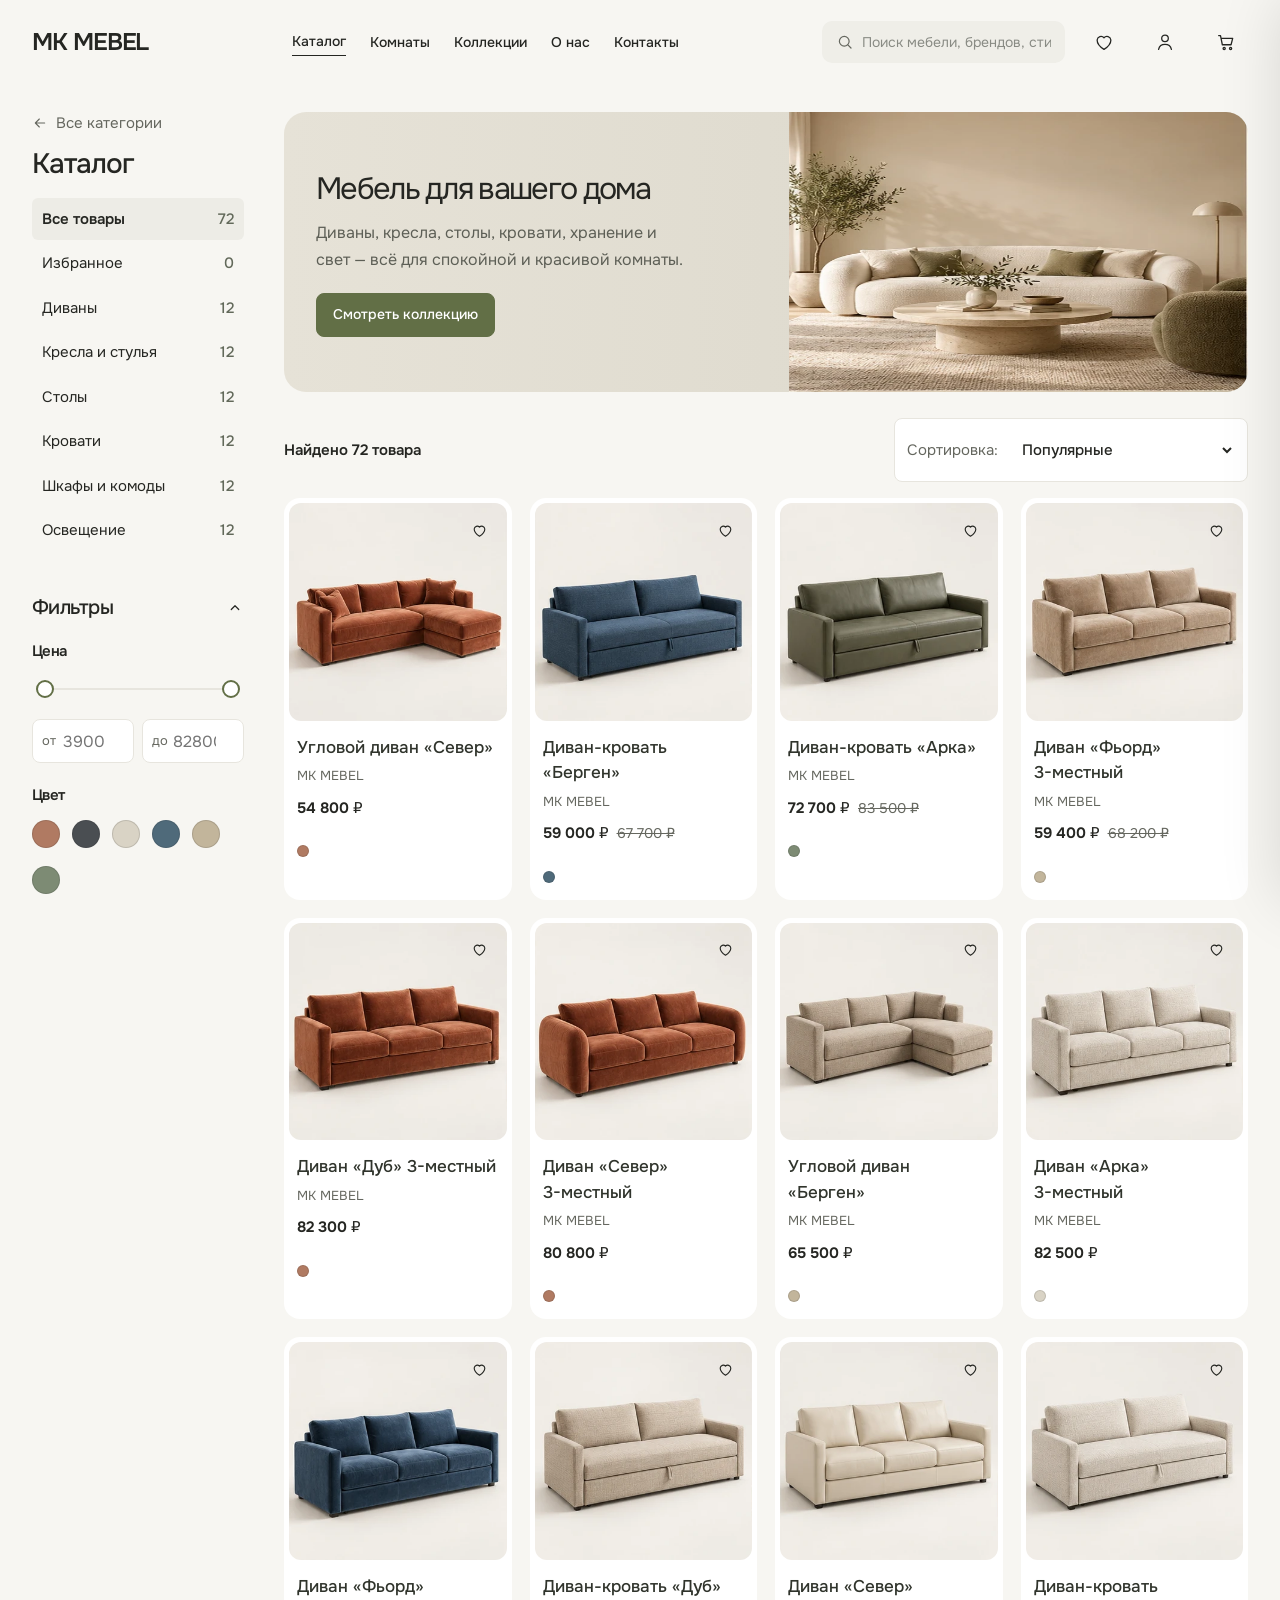
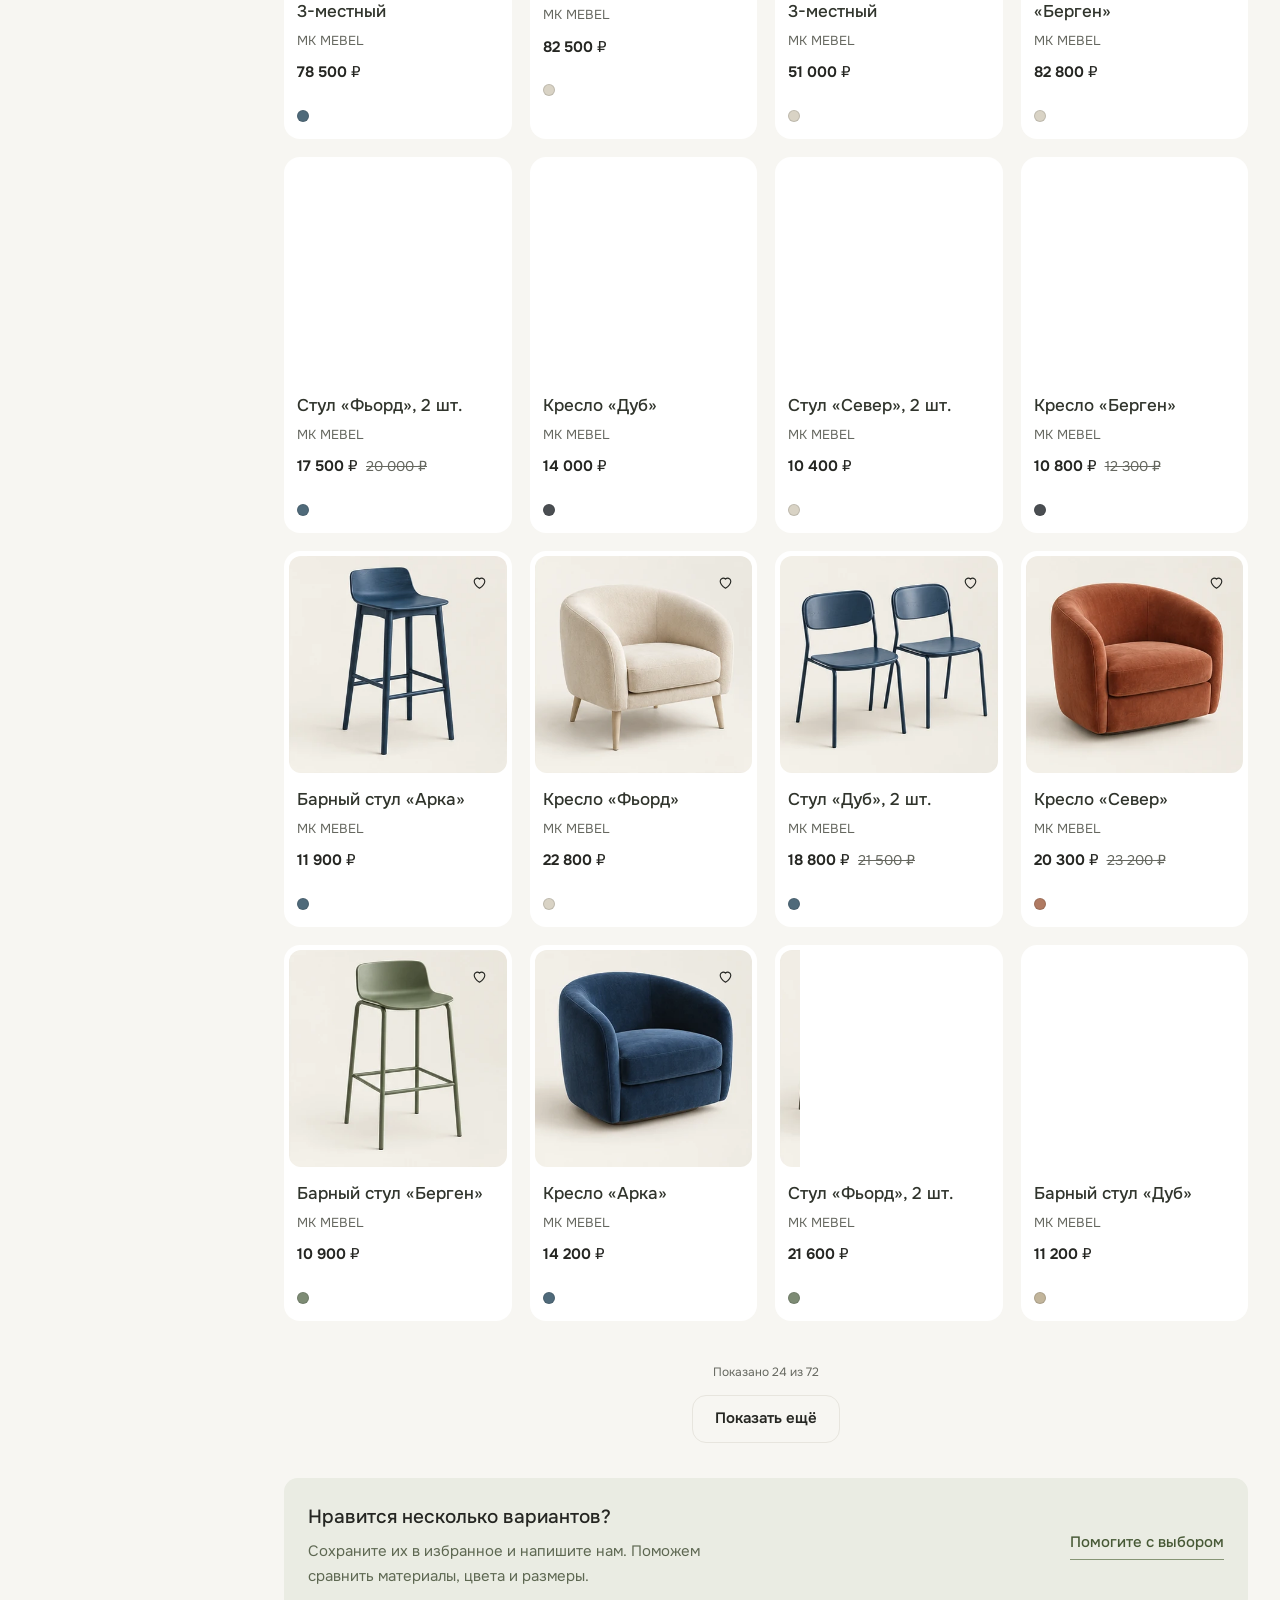
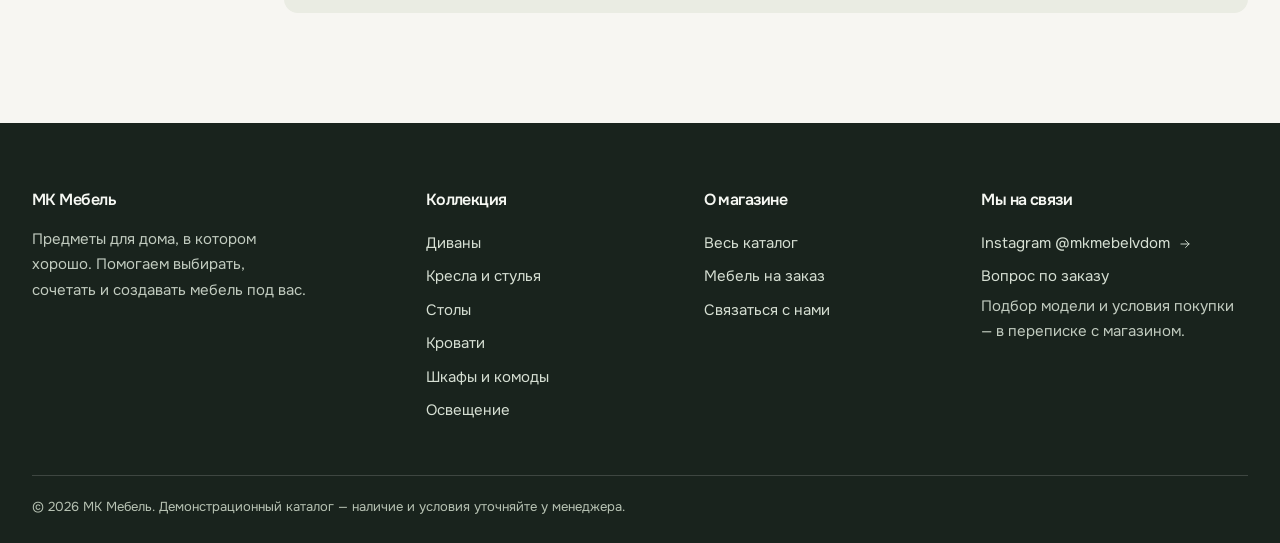
==== commit c74b6fc4: "Finalize furniture demo: fix filters, cart, mobile access and inquiry flow" ====
--- a/catalog.html
+++ b/catalog.html
@@ -1,10 +1,10 @@
 <!doctype html>
-<html lang="ru"><head><meta charset="utf-8"><meta name="viewport" content="width=device-width, initial-scale=1"><title>Каталог мебели — МК Мебель</title><meta name="description" content="Каталог мебели: диваны, кресла, столы, кровати, хранение и свет. Фильтры по цене, цвету и материалу."><meta name="theme-color" content="#F7F6F2"><link rel="icon" href="images/favicon.svg"><link rel="stylesheet" href="css/style.css"><link rel="stylesheet" href="css/typography.css"><link rel="stylesheet" href="css/refinements.css"></head>
-<body data-page="catalog"><main class="cat-page"><div class="wrap"><div class="layout">
+<html lang="ru"><head><meta charset="utf-8"><meta name="viewport" content="width=device-width, initial-scale=1"><title>Каталог мебели — МК Мебель</title><meta name="description" content="Каталог мебели: диваны, кресла, столы, кровати, хранение и свет. Фильтры по цене, цвету и материалу."><meta name="theme-color" content="#F7F6F2"><link rel="icon" href="images/favicon.svg"><link rel="stylesheet" href="css/style.css?v=20261026-final"><link rel="stylesheet" href="css/typography.css?v=20261026-final"><link rel="stylesheet" href="css/refinements.css?v=20261026-final"><link rel="stylesheet" href="css/final.css?v=20261026-final"></head>
+<body data-page="catalog"><noscript><p class="no-script">Для каталога, поиска и корзины включите JavaScript. Связаться с магазином можно в <a href="https://www.instagram.com/mkmebelvdom/">Instagram @mkmebelvdom</a>.</p></noscript><main class="cat-page"><div class="wrap"><div class="layout">
   <aside class="filt" id="filt" aria-label="Категории и фильтры"></aside>
   <div class="cat-main"><div id="banner" class="banner"></div>
     <input id="q" type="hidden">
     <div class="toolbar2"><button class="btn line fbtn" type="button" onclick="document.getElementById('filt').classList.add('open')">Фильтры</button><span id="count" role="status" aria-live="polite"></span><button id="reset" class="rst" type="button" onclick="resetF()">Сбросить всё</button><label class="sort2">Сортировка:<select id="sort" aria-label="Сортировка"><option value="def">Популярные</option><option value="asc">Сначала дешевле</option><option value="desc">Сначала дороже</option><option value="sale">Самая большая скидка</option></select></label></div>
     <div id="chips" class="chips" aria-label="Активные фильтры"></div>
     <div class="grid g3" id="catalog"></div><div id="more" class="more"></div></div>
-</div></div></main><script src="js/products.js"></script><script src="js/main.js"></script><script src="js/refinements.js"></script></body></html>+</div></div></main><script src="js/products.js?v=20261026-final"></script><script src="js/main.js?v=20261026-final"></script><script src="js/refinements.js?v=20261026-final"></script><script src="js/accessibility.js?v=20261026-final"></script></body></html>
--- a/css/final.css
+++ b/css/final.css
@@ -0,0 +1,33 @@
+/* Final layout, keyboard access and consistent photography. */
+[hidden]{display:none!important}
+body.overlay-active{overflow:hidden}
+.skip-link{position:fixed;left:16px;top:-100px;z-index:120;background:#fff;padding:12px 20px;border-radius:8px;color:#27351f}.skip-link:focus{top:12px}
+:focus-visible{outline:2px solid #52663c;outline-offset:4px}
+.search-toggle{display:none}
+body .banner{display:grid;grid-template-columns:1.1fr 1fr;min-height:280px;overflow:hidden}
+.banner-photo{width:100%;min-height:280px;background:url('../images/home-rooms.webp');background-size:300% 200%;background-position:var(--bx) var(--by)}
+body .single-photo{grid-template-columns:minmax(0,1fr)}
+body #gmain .product-photo,body .home-products .card .ph.product-photo,body .card .ph.product-photo{aspect-ratio:1/1}
+body .gal #gmain .product-photo{border-radius:18px}
+body .lb-i .product-photo{width:min(80vh,90vw,900px);height:auto;aspect-ratio:1/1;background-color:#f4f1eb}
+body .contact-hero-image img{object-position:70% center}
+body .contact-image-small img{object-position:85% center}
+.contact-instagram{background:#637046;border-color:#637046;text-align:center;justify-content:center}
+#lead-msg{min-height:230px;resize:vertical}
+#ok{border-radius:10px;padding:15px;line-height:1.7}
+body .form-legal{color:#545f4b}
+body .card .fav,body .product-fav{min-width:36px;min-height:36px}
+body .clr span{width:28px;height:28px}.clr input:focus-visible+span{outline:2px solid #52663c;outline-offset:4px}
+body .crumbs{overflow-wrap:anywhere}body .empty{grid-column:1/-1;padding:35px 15px}body .empty h3{font-family:var(--sans);font-size:24px;line-height:1.4}
+body .drawer .list{overflow-y:auto;overscroll-behavior:contain}body .drawer .row .rm{min-height:40px}body .drawer .row>div:last-child{max-width:95px}
+body .mbar{z-index:45}body .hsearch.mopen{z-index:55}.home-design .mbar{display:none}
+body .mbar button,body .mbar a{min-height:48px}.fx,.sclose,.lb-x{min-width:44px;min-height:44px}
+@media(max-width:1200px){.search-toggle{display:inline-flex!important}body .hsearch.mopen,body.home-design .hsearch.mopen{display:flex;position:absolute;top:100%;left:24px;right:24px;width:calc(100% - 48px);height:auto;min-height:54px;padding:10px 16px;box-shadow:0 12px 30px #0002;background:#fff;z-index:55;flex-wrap:wrap}body .hsearch.mopen .sclose{display:block}body .hsearch.mopen input{font-size:16px}body .sdrop{max-height:65vh;overflow-y:auto}body .banner{grid-template-columns:1fr 1fr}.mega{display:none}}
+@media(max-width:760px){body header .iconbtn{width:32px;min-width:32px;height:42px}body header .tools,body.home-design header .tools{gap:6px}body .banner{grid-template-columns:minmax(0,1fr)}.banner-photo{min-height:190px;height:190px;background-size:300% 330%}body .banner-copy{padding:26px 22px}body .pcol,body .pspec{min-width:0}body .pspec{padding:22px}body .specl{font-size:15px}body .pbuy{flex-wrap:wrap}body .buy{flex:1;min-width:200px}body .drawer{height:100dvh}body .drawer .row{grid-template-columns:50px minmax(0,1fr) 72px}body .drawer .row a{overflow-wrap:anywhere}body .mbar{padding-bottom:env(safe-area-inset-bottom)}body:not(.home-design){padding-bottom:calc(58px + env(safe-area-inset-bottom))}body .sdrop{left:0;right:0;width:100%}body .contact-form-wrap{padding:26px 20px}body .contact-hero h1{font-size:28px}body .lb{padding:15px}}
+@media(prefers-reduced-motion:reduce){*,*::before,*::after{scroll-behavior:auto!important;transition:none!important;animation:none!important}}
+@media(max-width:370px){body header .bar,body.home-design header .bar{gap:8px}body .logo span,body.home-design .logo span{font-size:20px}body header .tools,body.home-design header .tools{gap:3px}body header .iconbtn{width:30px;min-width:30px}body header .burger{font-size:22px;width:24px}}
+:root,body.home-design{--accent:#626f46}
+body .catlist em{color:#62695a}
+body.home-design .home-benefits small,.finder-note,.guidance-steps li>span{color:#5b6551}
+body .product-advice strong{color:#303a28}body .product-advice p{color:#56614b}body .product-advice a{color:#41552e}
+.demo-specs{font-size:13px;line-height:1.65;color:#606957;margin:-5px 0 20px}.no-script{background:#e7ebdf;padding:18px 24px;color:#303d26}.no-script a{text-decoration:underline}
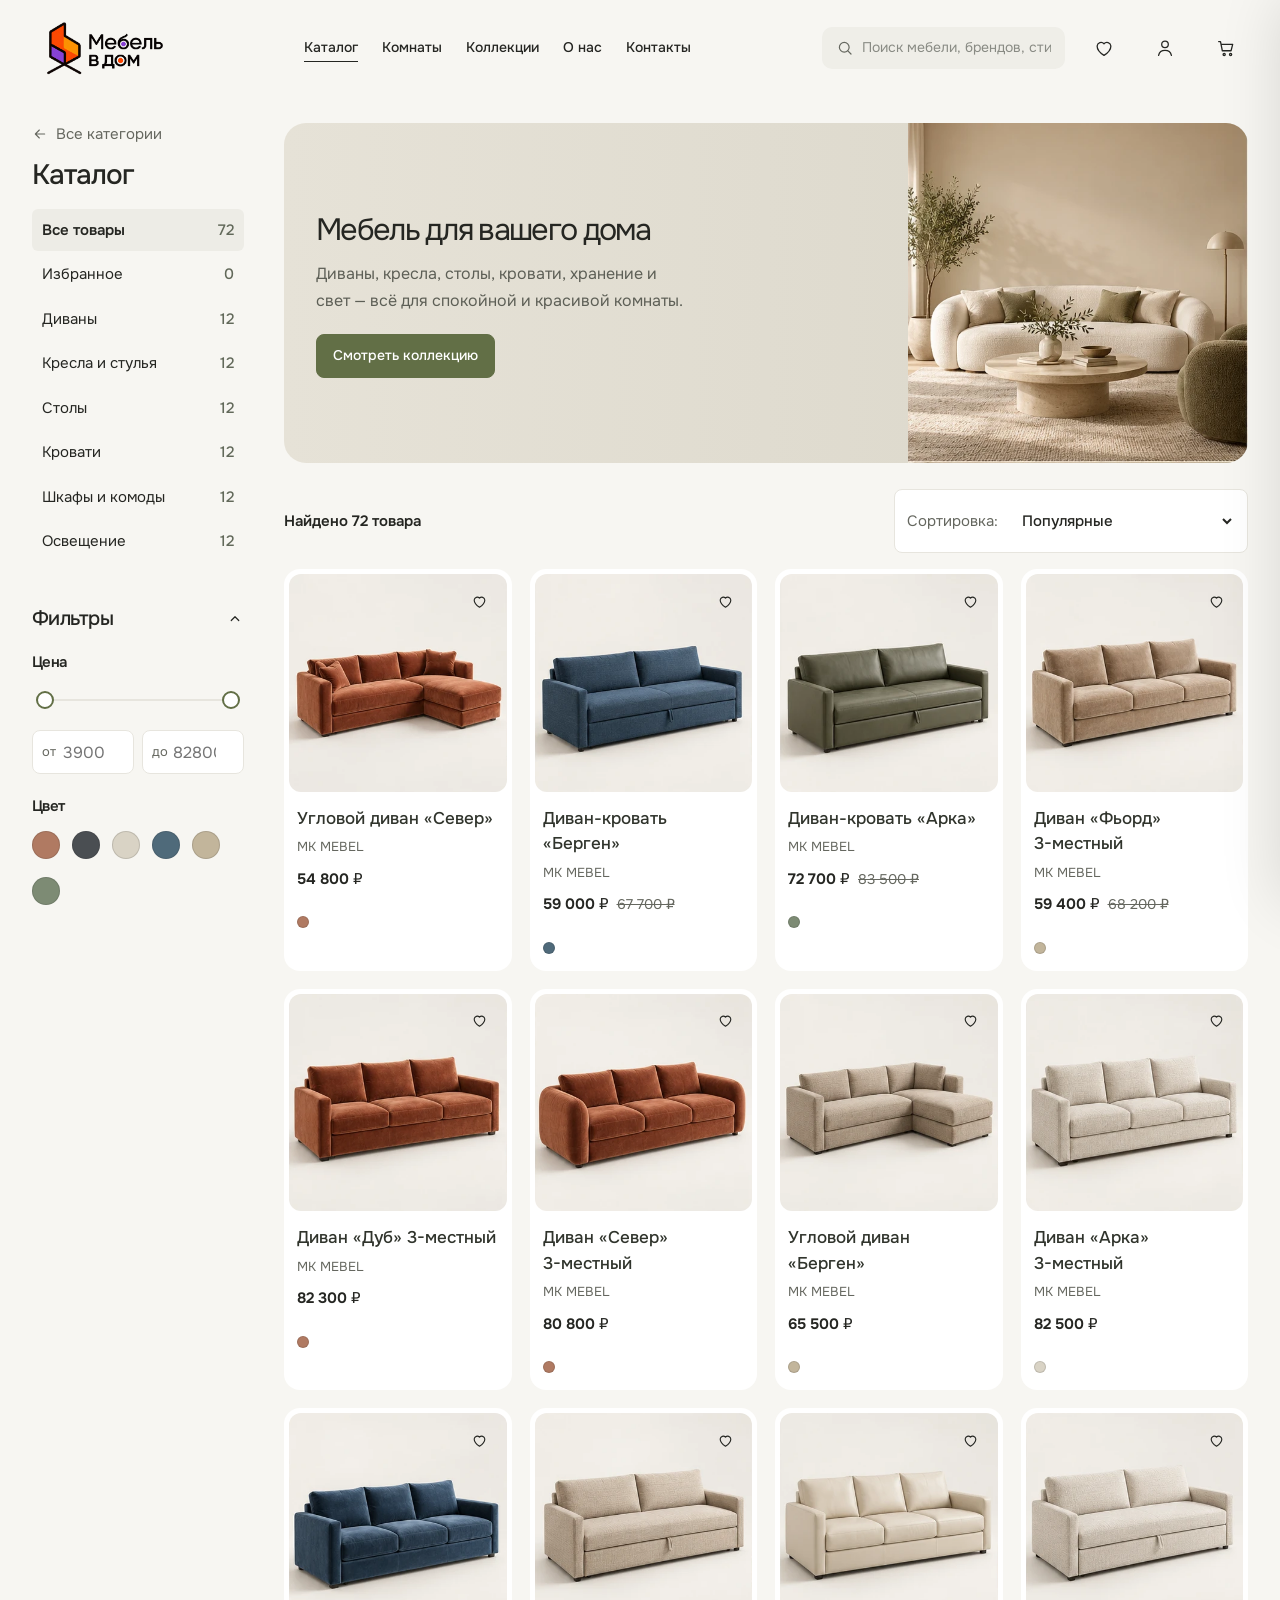
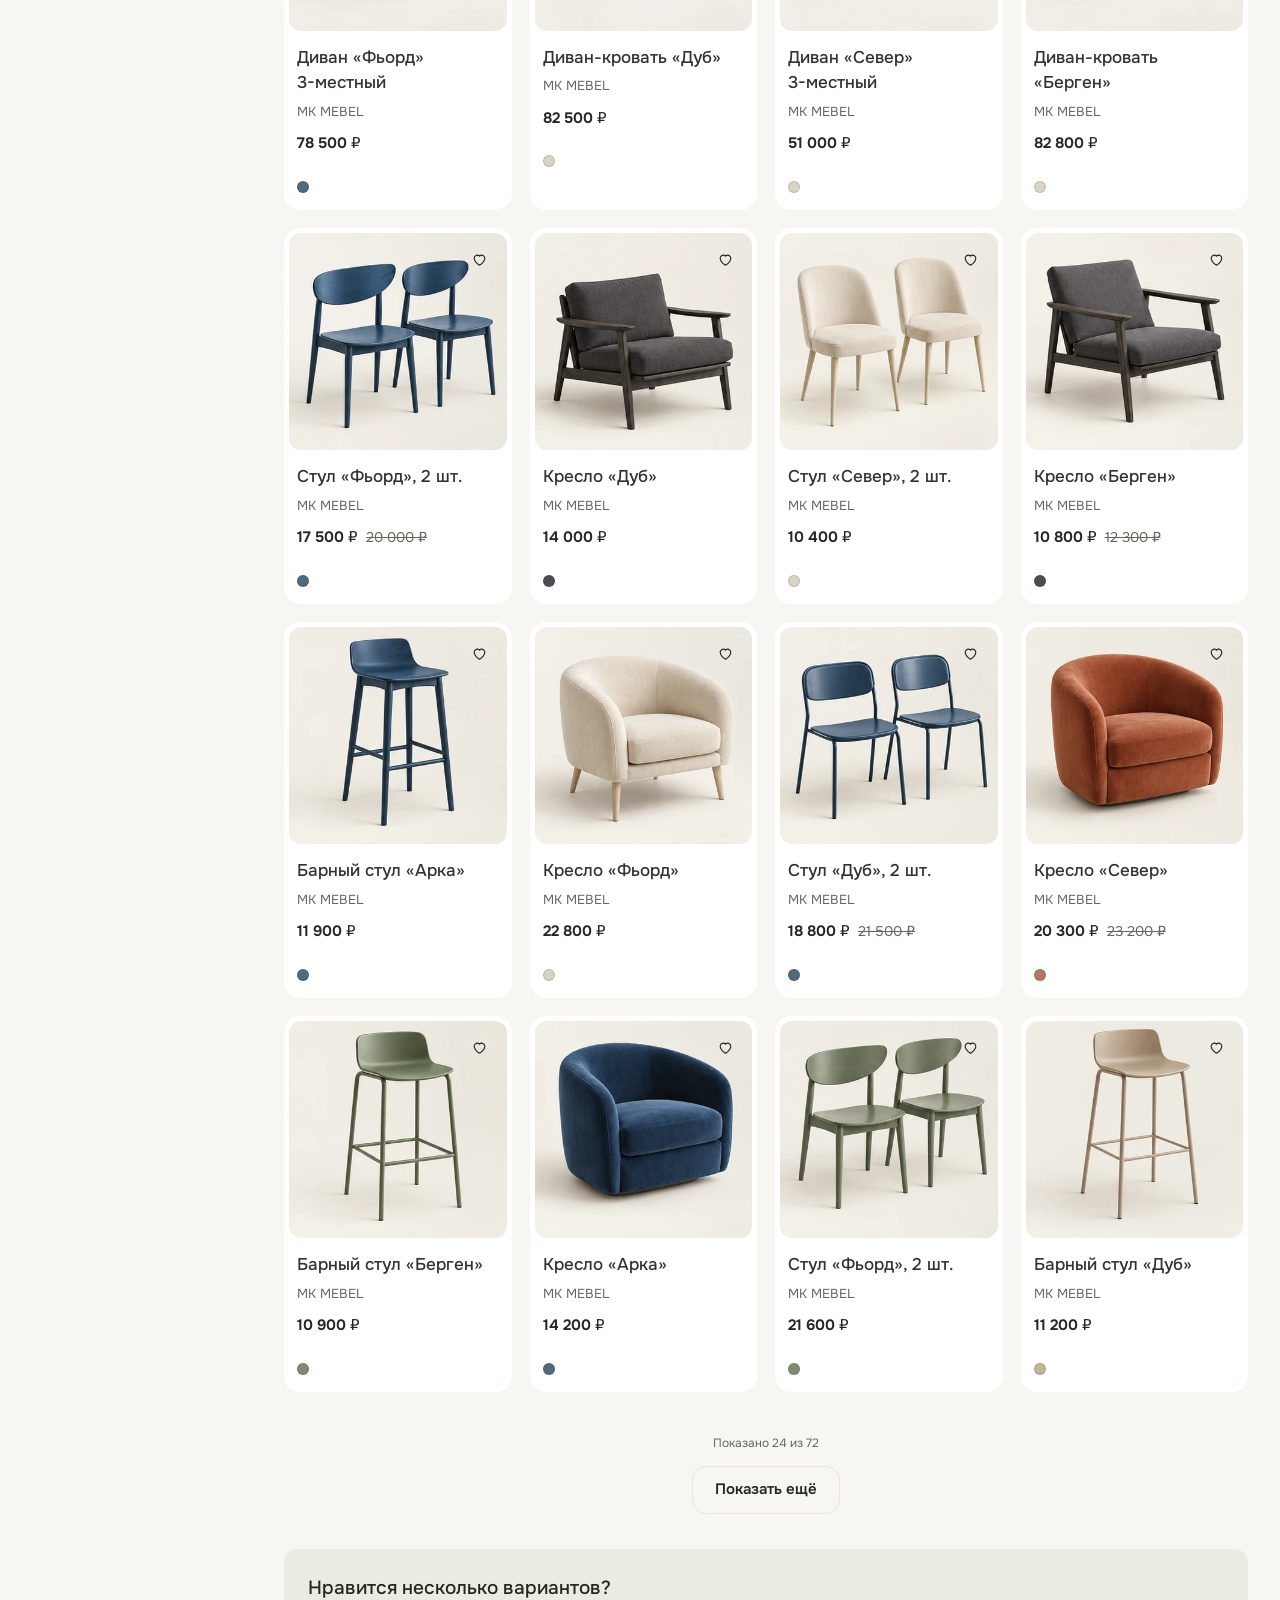
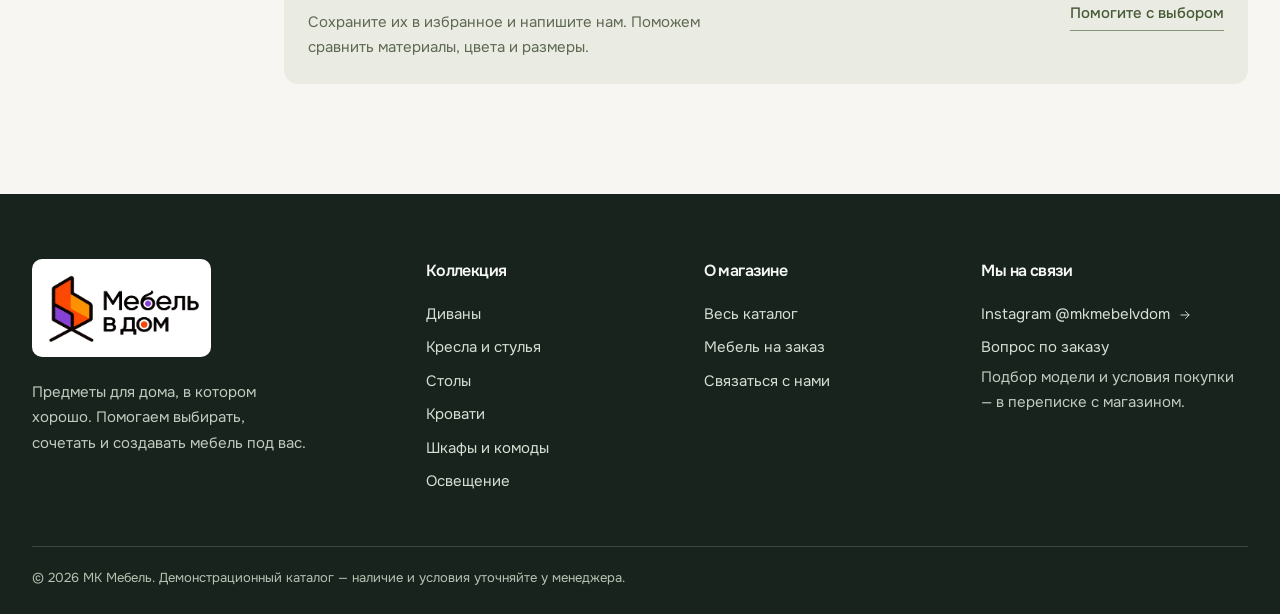
==== commit d6dca4a7: "Add supplied furniture brand logo and align mobile room photography" ====
--- a/catalog.html
+++ b/catalog.html
@@ -1,5 +1,5 @@
 <!doctype html>
-<html lang="ru"><head><meta charset="utf-8"><meta name="viewport" content="width=device-width, initial-scale=1"><title>Каталог мебели — МК Мебель</title><meta name="description" content="Каталог мебели: диваны, кресла, столы, кровати, хранение и свет. Фильтры по цене, цвету и материалу."><meta name="theme-color" content="#F7F6F2"><link rel="icon" href="images/favicon.svg"><link rel="stylesheet" href="css/style.css?v=20261026-final"><link rel="stylesheet" href="css/typography.css?v=20261026-final"><link rel="stylesheet" href="css/refinements.css?v=20261026-final"><link rel="stylesheet" href="css/final.css?v=20261026-final"></head>
+<html lang="ru"><head><meta charset="utf-8"><meta name="viewport" content="width=device-width, initial-scale=1"><title>Каталог мебели — МК Мебель</title><meta name="description" content="Каталог мебели: диваны, кресла, столы, кровати, хранение и свет. Фильтры по цене, цвету и материалу."><meta name="theme-color" content="#F7F6F2"><link rel="icon" href="images/favicon.png"><link rel="stylesheet" href="css/style.css?v=20261026-brand"><link rel="stylesheet" href="css/typography.css?v=20261026-brand"><link rel="stylesheet" href="css/refinements.css?v=20261026-brand"><link rel="stylesheet" href="css/final.css?v=20261026-brand"></head>
 <body data-page="catalog"><noscript><p class="no-script">Для каталога, поиска и корзины включите JavaScript. Связаться с магазином можно в <a href="https://www.instagram.com/mkmebelvdom/">Instagram @mkmebelvdom</a>.</p></noscript><main class="cat-page"><div class="wrap"><div class="layout">
   <aside class="filt" id="filt" aria-label="Категории и фильтры"></aside>
   <div class="cat-main"><div id="banner" class="banner"></div>
@@ -7,4 +7,4 @@
     <div class="toolbar2"><button class="btn line fbtn" type="button" onclick="document.getElementById('filt').classList.add('open')">Фильтры</button><span id="count" role="status" aria-live="polite"></span><button id="reset" class="rst" type="button" onclick="resetF()">Сбросить всё</button><label class="sort2">Сортировка:<select id="sort" aria-label="Сортировка"><option value="def">Популярные</option><option value="asc">Сначала дешевле</option><option value="desc">Сначала дороже</option><option value="sale">Самая большая скидка</option></select></label></div>
     <div id="chips" class="chips" aria-label="Активные фильтры"></div>
     <div class="grid g3" id="catalog"></div><div id="more" class="more"></div></div>
-</div></div></main><script src="js/products.js?v=20261026-final"></script><script src="js/main.js?v=20261026-final"></script><script src="js/refinements.js?v=20261026-final"></script><script src="js/accessibility.js?v=20261026-final"></script></body></html>+</div></div></main><script src="js/products.js?v=20261026-brand"></script><script src="js/main.js?v=20261026-brand"></script><script src="js/refinements.js?v=20261026-brand"></script><script src="js/accessibility.js?v=20261026-brand"></script></body></html>
--- a/css/final.css
+++ b/css/final.css
@@ -31,3 +31,31 @@
 body.home-design .home-benefits small,.finder-note,.guidance-steps li>span{color:#5b6551}
 body .product-advice strong{color:#303a28}body .product-advice p{color:#56614b}body .product-advice a{color:#41552e}
 .demo-specs{font-size:13px;line-height:1.65;color:#606957;margin:-5px 0 20px}.no-script{background:#e7ebdf;padding:18px 24px;color:#303d26}.no-script a{text-decoration:underline}
+/* Original brand composition; no recoloring, skewing or stretching. */
+body .logo,body.home-design .logo{display:flex;align-items:center;flex-shrink:0;margin:0}
+body .brand-logo{display:block;width:150px;height:auto;max-width:100%;object-fit:contain}
+body header .brand-logo{width:142px;height:63px}
+body .footer-brand{display:inline-block;background:#fff;border-radius:10px;padding:9px 12px;margin-bottom:16px}
+body footer .brand-logo{width:155px;height:auto}
+body.home-design .home-footer-logo{display:block;flex-shrink:0}
+body.home-design .home-rooms{grid-template-columns:repeat(6,minmax(0,1fr))}
+body.home-design .room-card,body.home-design .room-card:last-child{grid-column:auto;aspect-ratio:1/1}
+body.home-design .room-picture,body.home-design .room-card:last-child .room-picture{background-size:300% 200%;background-position:var(--room-x) var(--room-y)}
+body.home-design .room-copy{padding:16px 12px}body.home-design .room-copy strong{font-size:16px}body.home-design .room-copy small{font-size:12px}
+body .banner{grid-template-columns:minmax(0,1fr) minmax(240px,340px)}
+body .banner-photo{height:auto;min-height:0;aspect-ratio:1/1;background-size:300% 200%;background-position:var(--bx) var(--by)}
+@media(max-width:1100px){body.home-design .home-rooms{grid-template-columns:repeat(3,minmax(0,1fr))}}
+@media(max-width:760px){
+ body header .brand-logo{width:116px;height:52px}body header .bar,body.home-design header .bar{padding-block:8px;gap:8px}
+ body.home-design .home-rooms{grid-template-columns:repeat(2,minmax(0,1fr));gap:12px}
+ body.home-design .room-copy strong{font-size:16px}body.home-design .room-copy small{font-size:12px}
+ body .banner{grid-template-columns:minmax(0,1fr)}body .banner-photo{width:100%;height:auto;min-height:0;aspect-ratio:1/1}
+ /* Copy and photography occupy separate rows so text never pushes over furniture. */
+ body.home-design .home-hero,body.home-design .home-collection,body.home-design .home-contact{display:flex;flex-direction:column;height:auto;min-height:0;background:#e9e5dc}
+ body.home-design .editorial-copy,body.home-design .home-collection .editorial-copy,body.home-design .home-contact .editorial-copy{order:0;position:relative;width:100%;max-width:100%;height:auto;padding:28px 24px 24px;z-index:1}
+ body.home-design .editorial-photo,body.home-design .home-hero .editorial-photo,body.home-design .home-collection .editorial-photo,body.home-design .home-contact .editorial-photo{order:1;position:relative;inset:auto;width:100%;height:auto;aspect-ratio:1.45/1;object-fit:cover;object-position:86% center;z-index:0}
+ body.home-design .editorial-shade{display:none}
+ body.home-design .panel-controls{bottom:14px;z-index:2}.panel-controls button{background:#fff9}
+ body.home-design .collection-note{position:relative;order:2;left:auto;bottom:auto;padding:14px 24px;background:#e9e5dc}
+}
+@media(max-width:350px){body header .brand-logo{width:100px;height:45px}body header .tools,body.home-design header .tools{gap:2px}}
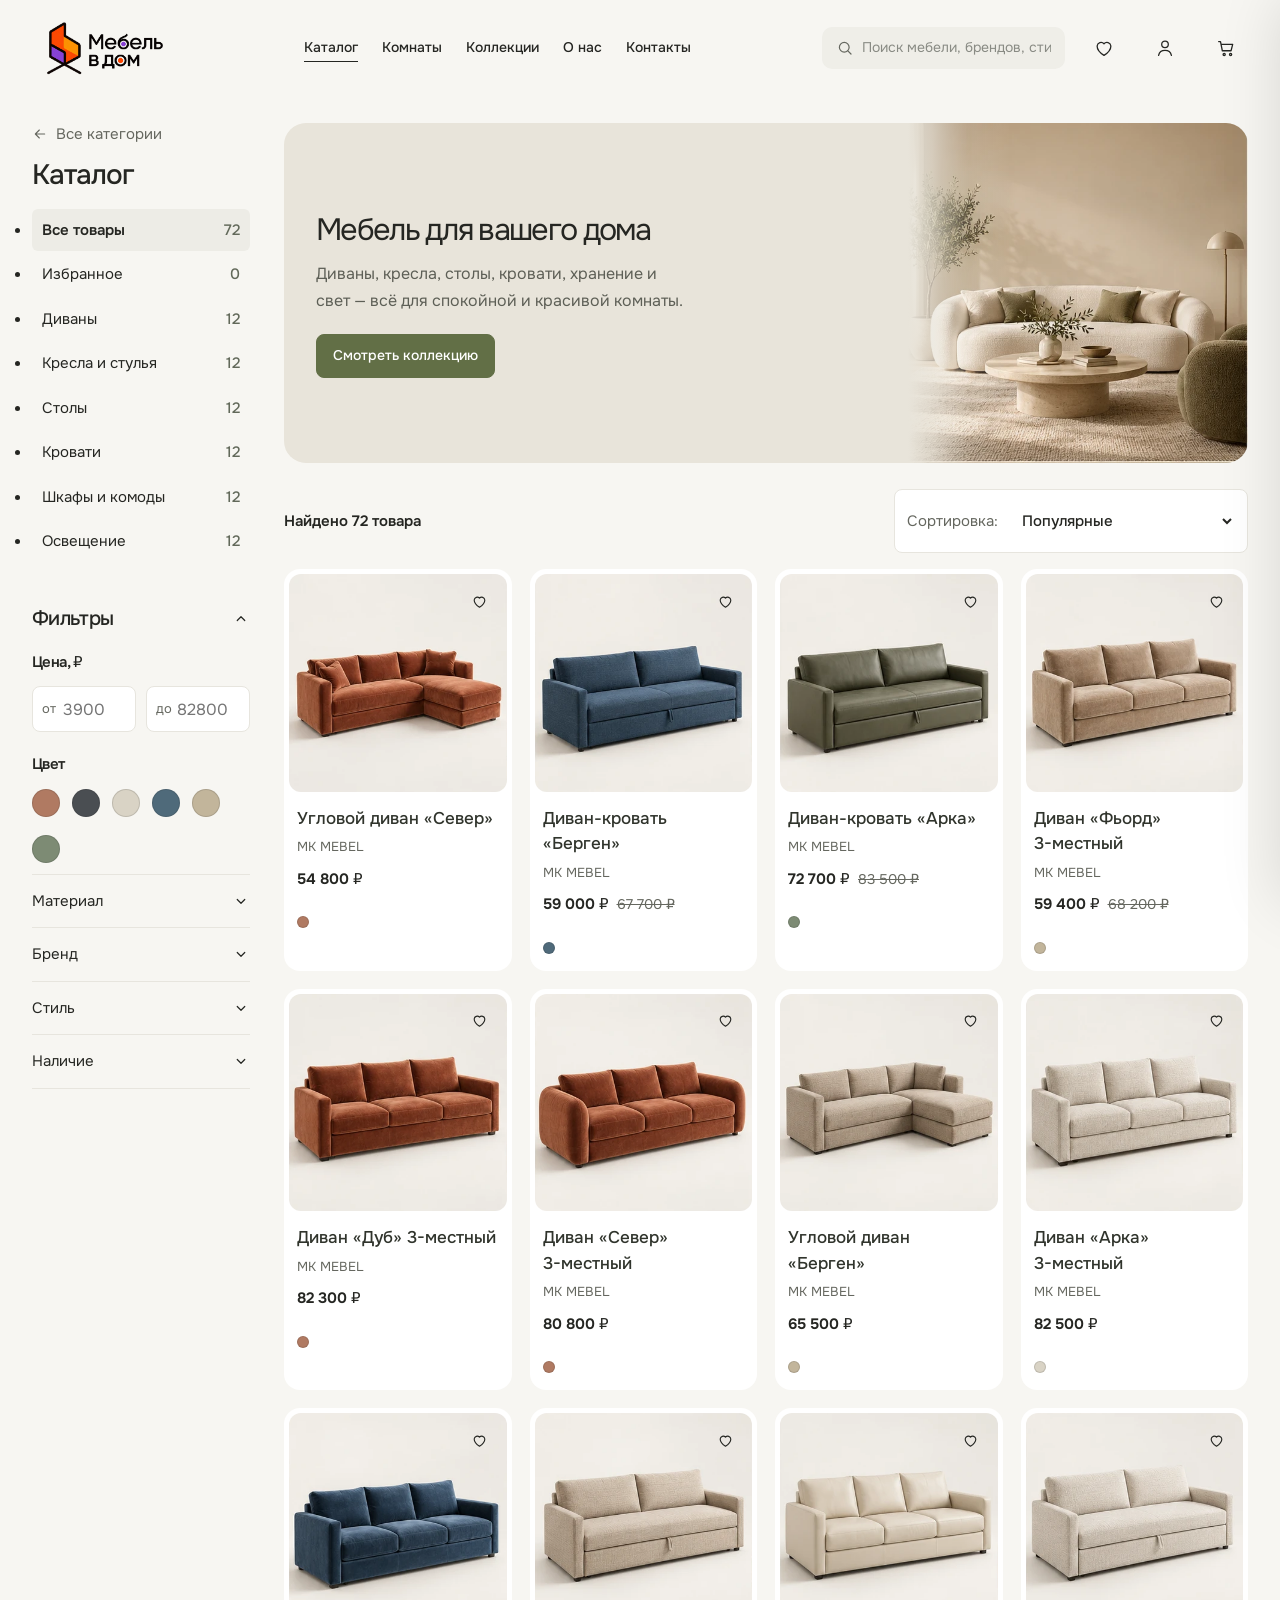
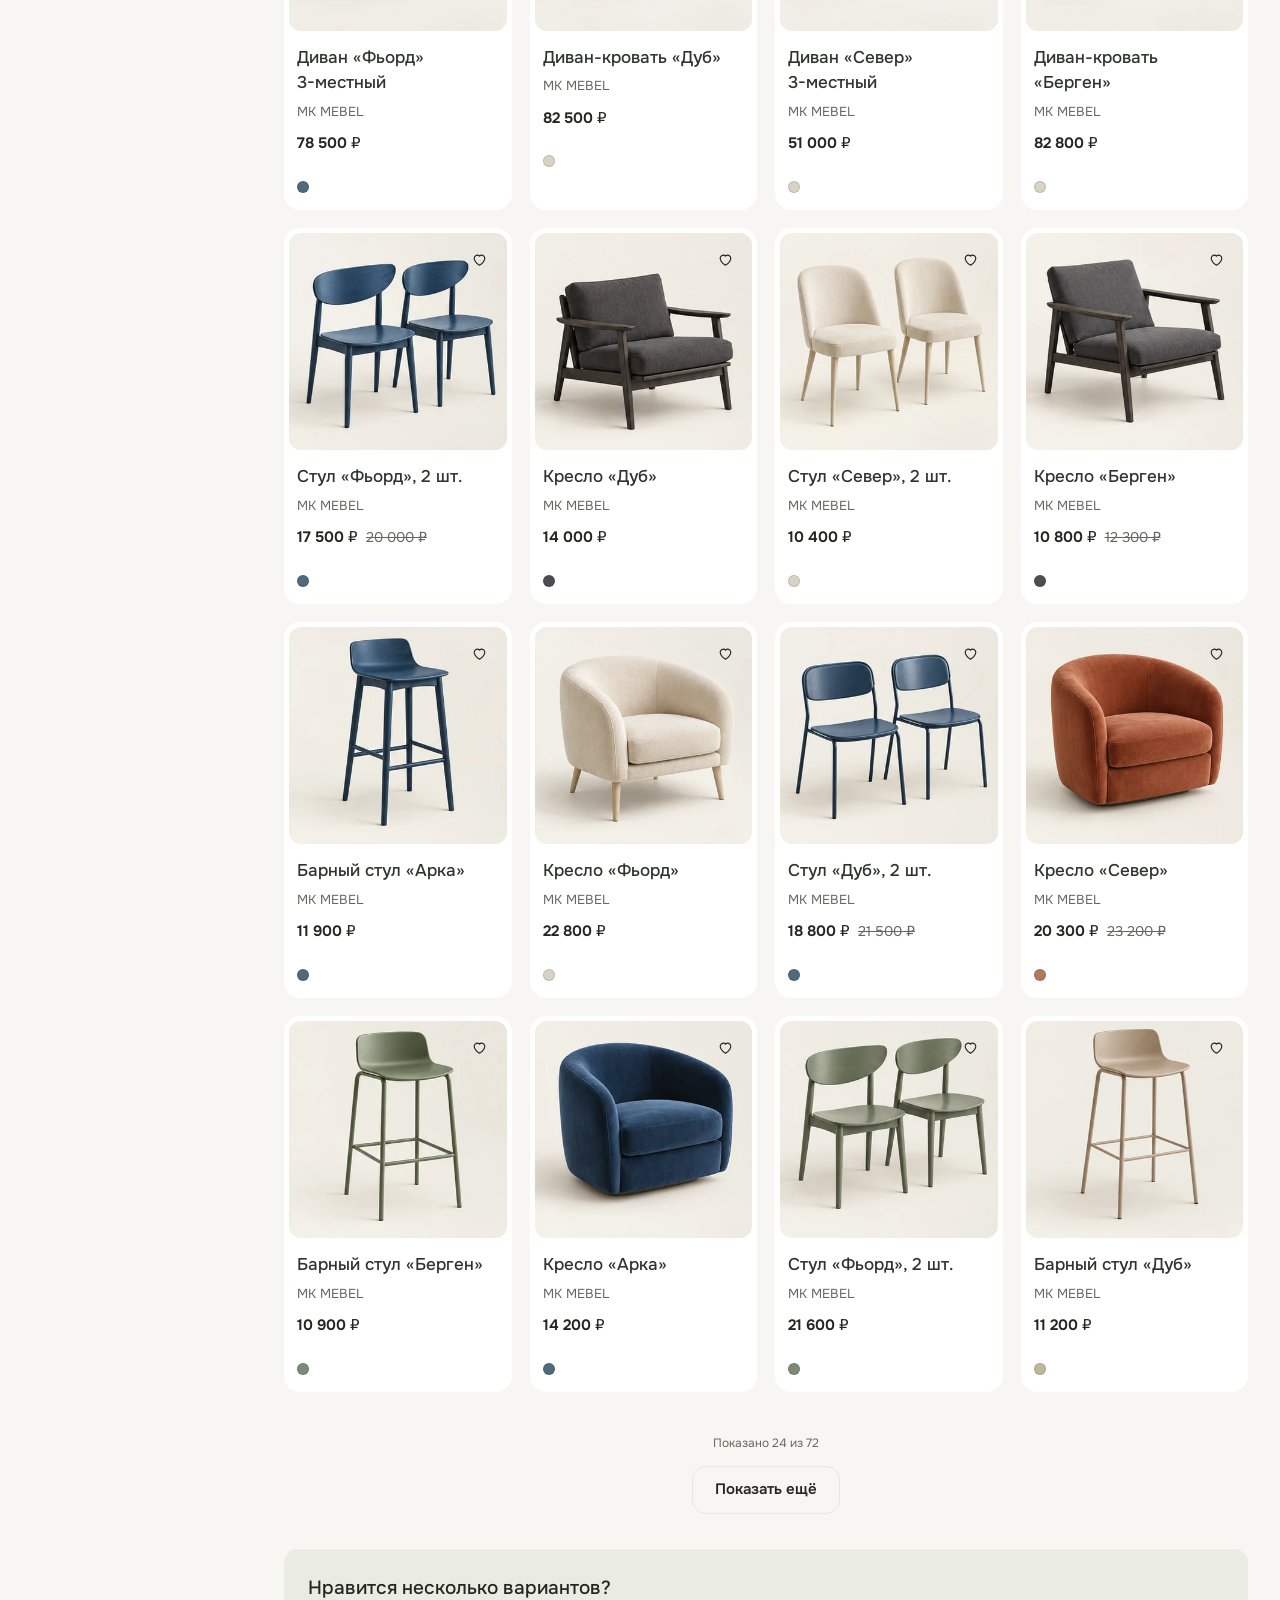
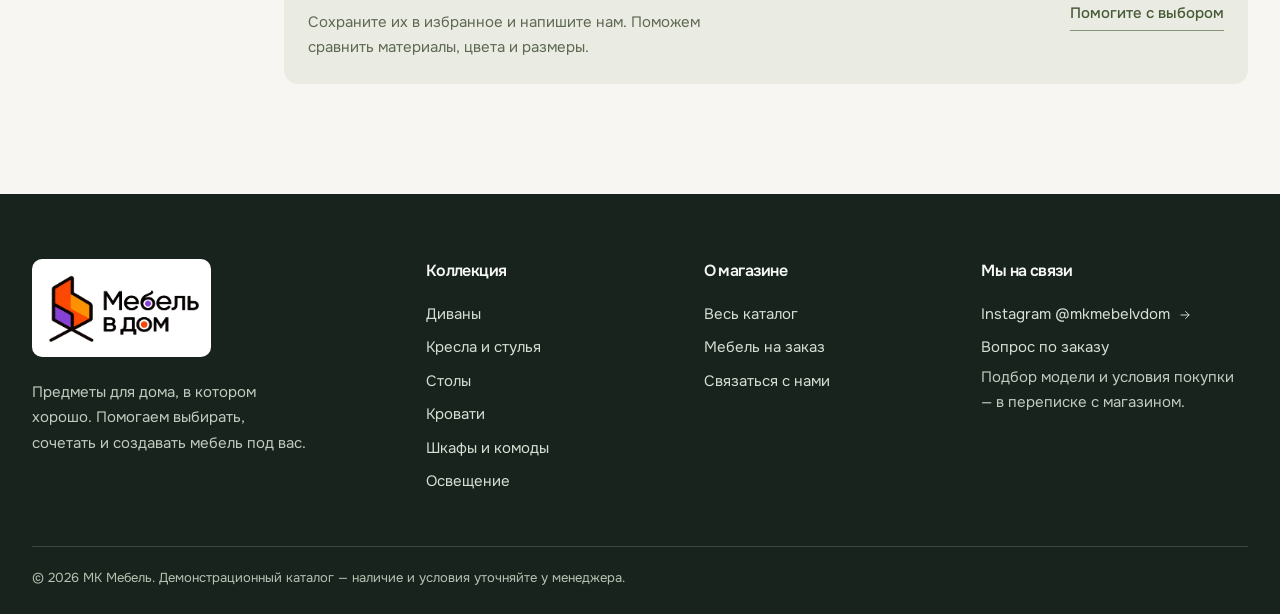
==== commit d0d3fa29: "Simplify catalog price fields and soften banner photo transition" ====
--- a/catalog.html
+++ b/catalog.html
@@ -1,5 +1,5 @@
 <!doctype html>
-<html lang="ru"><head><meta charset="utf-8"><meta name="viewport" content="width=device-width, initial-scale=1"><title>Каталог мебели — МК Мебель</title><meta name="description" content="Каталог мебели: диваны, кресла, столы, кровати, хранение и свет. Фильтры по цене, цвету и материалу."><meta name="theme-color" content="#F7F6F2"><link rel="icon" href="images/favicon.png"><link rel="stylesheet" href="css/style.css?v=20261026-brand"><link rel="stylesheet" href="css/typography.css?v=20261026-brand"><link rel="stylesheet" href="css/refinements.css?v=20261026-brand"><link rel="stylesheet" href="css/final.css?v=20261026-brand"></head>
+<html lang="ru"><head><meta charset="utf-8"><meta name="viewport" content="width=device-width, initial-scale=1"><title>Каталог мебели — МК Мебель</title><meta name="description" content="Каталог мебели: диваны, кресла, столы, кровати, хранение и свет. Фильтры по цене, цвету и материалу."><meta name="theme-color" content="#F7F6F2"><link rel="icon" href="images/favicon.png"><link rel="stylesheet" href="css/style.css?v=20261026-soft"><link rel="stylesheet" href="css/typography.css?v=20261026-soft"><link rel="stylesheet" href="css/refinements.css?v=20261026-soft"><link rel="stylesheet" href="css/final.css?v=20261026-soft"></head>
 <body data-page="catalog"><noscript><p class="no-script">Для каталога, поиска и корзины включите JavaScript. Связаться с магазином можно в <a href="https://www.instagram.com/mkmebelvdom/">Instagram @mkmebelvdom</a>.</p></noscript><main class="cat-page"><div class="wrap"><div class="layout">
   <aside class="filt" id="filt" aria-label="Категории и фильтры"></aside>
   <div class="cat-main"><div id="banner" class="banner"></div>
@@ -7,4 +7,4 @@
     <div class="toolbar2"><button class="btn line fbtn" type="button" onclick="document.getElementById('filt').classList.add('open')">Фильтры</button><span id="count" role="status" aria-live="polite"></span><button id="reset" class="rst" type="button" onclick="resetF()">Сбросить всё</button><label class="sort2">Сортировка:<select id="sort" aria-label="Сортировка"><option value="def">Популярные</option><option value="asc">Сначала дешевле</option><option value="desc">Сначала дороже</option><option value="sale">Самая большая скидка</option></select></label></div>
     <div id="chips" class="chips" aria-label="Активные фильтры"></div>
     <div class="grid g3" id="catalog"></div><div id="more" class="more"></div></div>
-</div></div></main><script src="js/products.js?v=20261026-brand"></script><script src="js/main.js?v=20261026-brand"></script><script src="js/refinements.js?v=20261026-brand"></script><script src="js/accessibility.js?v=20261026-brand"></script></body></html>+</div></div></main><script src="js/products.js?v=20261026-soft"></script><script src="js/main.js?v=20261026-soft"></script><script src="js/refinements.js?v=20261026-soft"></script><script src="js/accessibility.js?v=20261026-soft"></script></body></html>
--- a/css/final.css
+++ b/css/final.css
@@ -59,3 +59,13 @@
  body.home-design .collection-note{position:relative;order:2;left:auto;bottom:auto;padding:14px 24px;background:#e9e5dc}
 }
 @media(max-width:350px){body header .brand-logo{width:100px;height:45px}body header .tools,body.home-design header .tools{gap:2px}}
+/* One page scrollbar on desktop; numeric prices and a soft photo edge. */
+@media(min-width:761px){body .filt{max-height:none;height:auto;overflow:visible;padding-right:0;position:static;top:auto}}
+body .pr{gap:10px;grid-template-columns:minmax(0,1fr) minmax(0,1fr)}
+body .pr input{min-width:0;width:100%;height:46px;padding:10px 8px 10px 30px;font-size:16px;appearance:textfield;-moz-appearance:textfield}
+body .pr input::-webkit-inner-spin-button,body .pr input::-webkit-outer-spin-button{-webkit-appearance:none;margin:0}
+body .pin i{left:10px;pointer-events:none}
+body .banner{background:#e8e4da}
+body .banner-photo{position:relative;isolation:isolate}
+body .banner-photo::after{content:'';position:absolute;inset:0;pointer-events:none;background:linear-gradient(90deg,#e8e4da 0%,rgba(232,228,218,.75) 7%,rgba(232,228,218,.2) 18%,transparent 30%)}
+@media(max-width:760px){body .banner-photo::after{background:linear-gradient(180deg,#e8e4da 0%,rgba(232,228,218,.65) 6%,rgba(232,228,218,.15) 16%,transparent 26%)}}
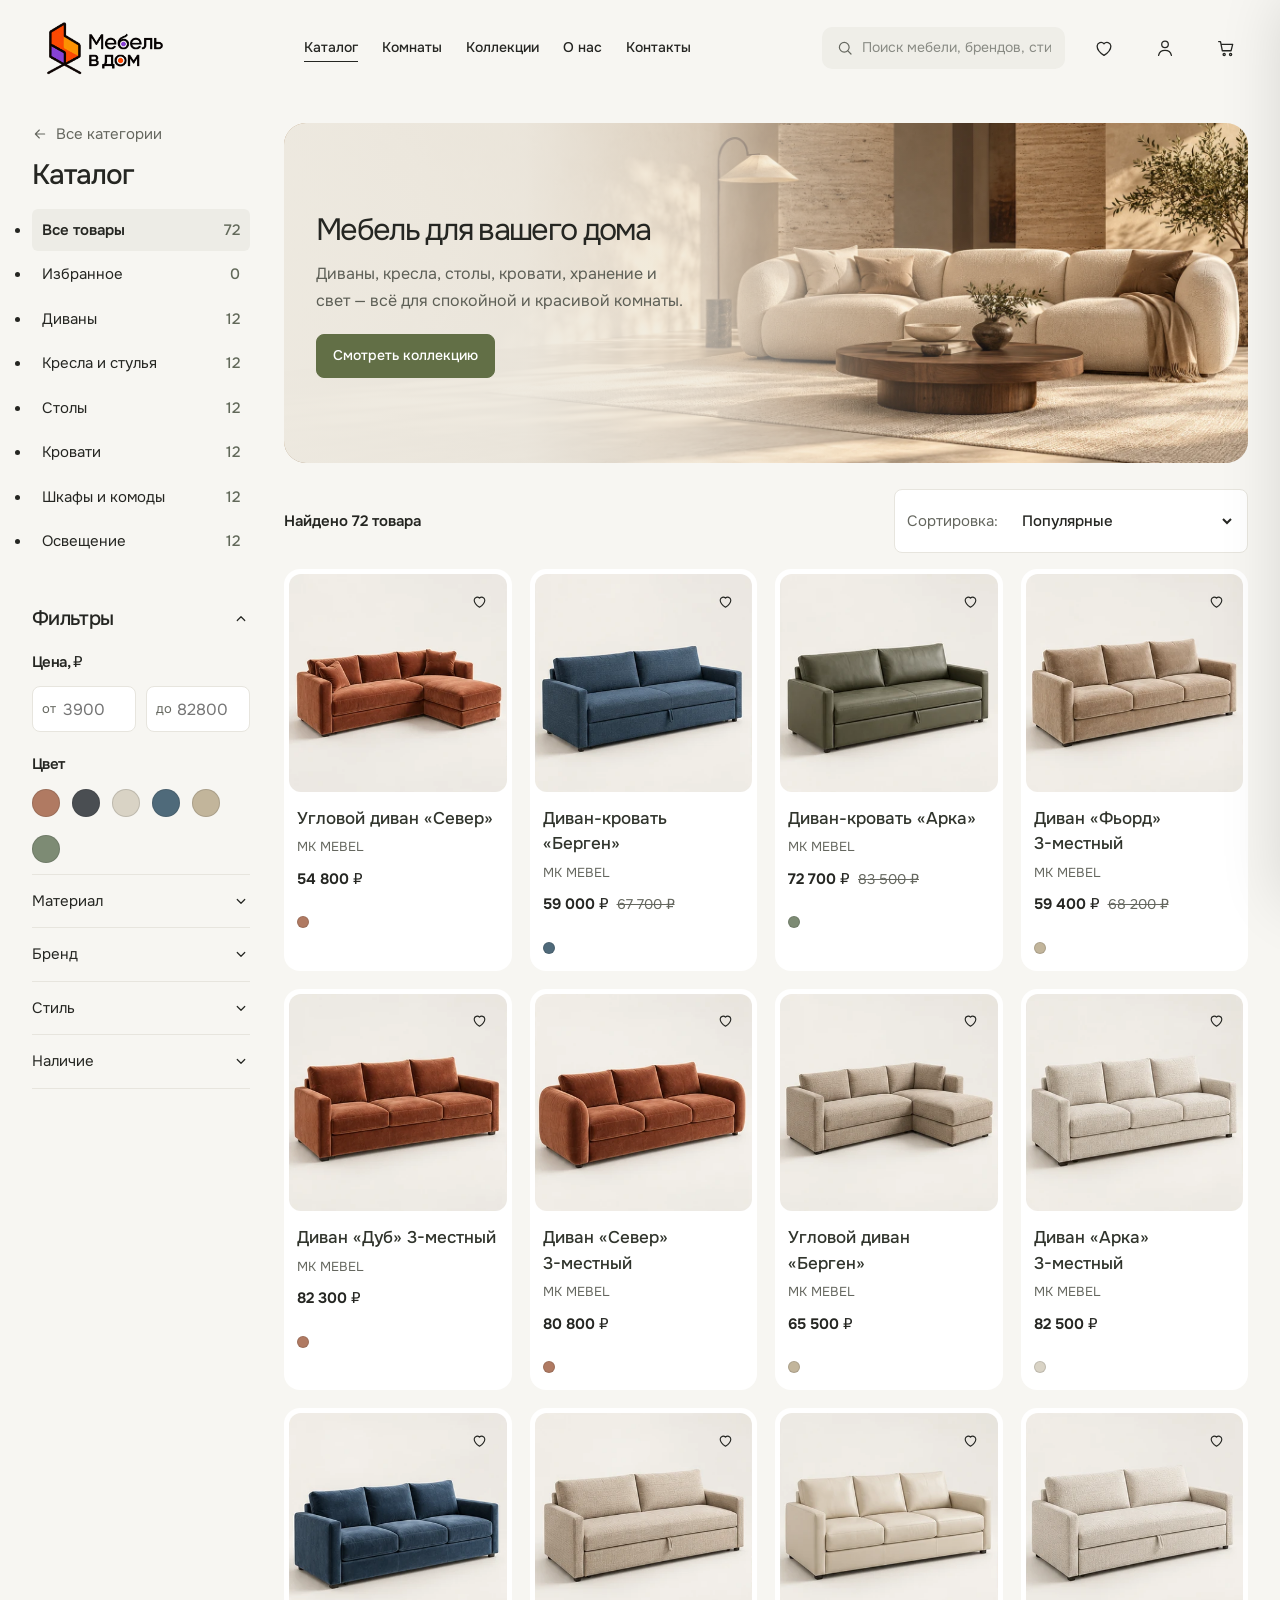
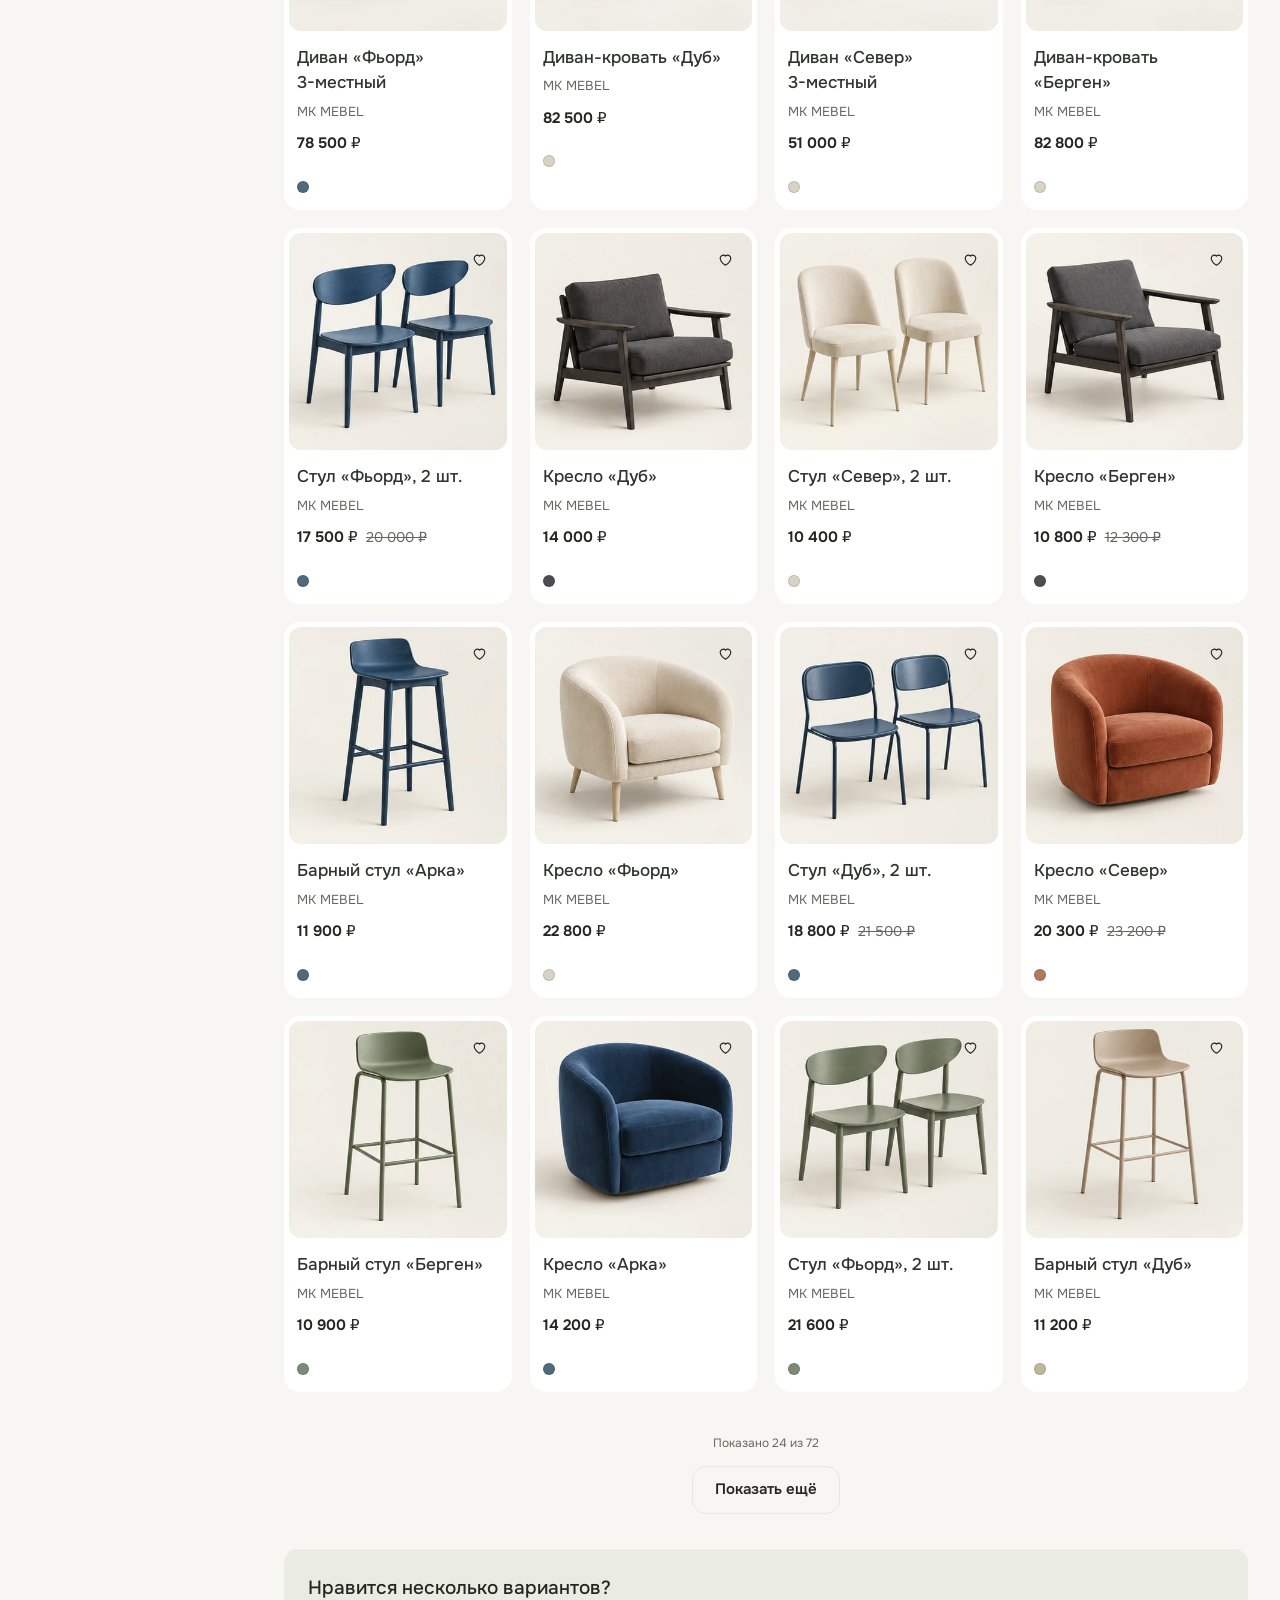
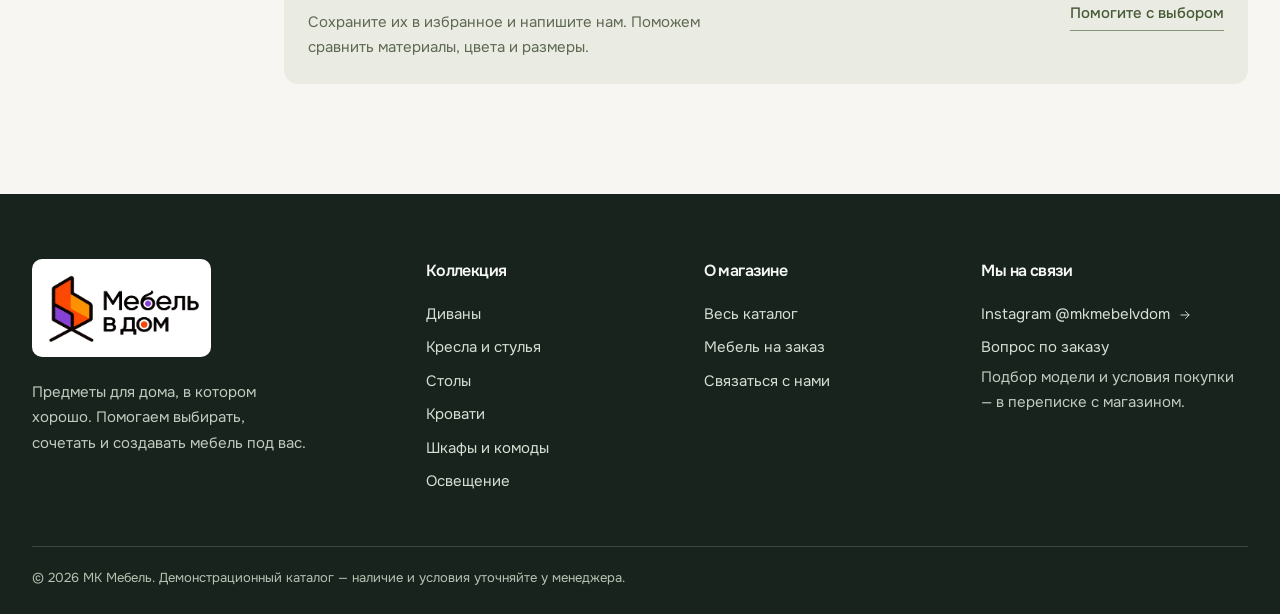
==== commit 4c9434f6: "Match catalog hero photo blend to homepage styling" ====
--- a/catalog.html
+++ b/catalog.html
@@ -1,5 +1,5 @@
 <!doctype html>
-<html lang="ru"><head><meta charset="utf-8"><meta name="viewport" content="width=device-width, initial-scale=1"><title>Каталог мебели — МК Мебель</title><meta name="description" content="Каталог мебели: диваны, кресла, столы, кровати, хранение и свет. Фильтры по цене, цвету и материалу."><meta name="theme-color" content="#F7F6F2"><link rel="icon" href="images/favicon.png"><link rel="stylesheet" href="css/style.css?v=20261026-soft"><link rel="stylesheet" href="css/typography.css?v=20261026-soft"><link rel="stylesheet" href="css/refinements.css?v=20261026-soft"><link rel="stylesheet" href="css/final.css?v=20261026-soft"></head>
+<html lang="ru"><head><meta charset="utf-8"><meta name="viewport" content="width=device-width, initial-scale=1"><title>Каталог мебели — МК Мебель</title><meta name="description" content="Каталог мебели: диваны, кресла, столы, кровати, хранение и свет. Фильтры по цене, цвету и материалу."><meta name="theme-color" content="#F7F6F2"><link rel="icon" href="images/favicon.png"><link rel="stylesheet" href="css/style.css?v=20261026-homeblend"><link rel="stylesheet" href="css/typography.css?v=20261026-homeblend"><link rel="stylesheet" href="css/refinements.css?v=20261026-homeblend"><link rel="stylesheet" href="css/final.css?v=20261026-homeblend"></head>
 <body data-page="catalog"><noscript><p class="no-script">Для каталога, поиска и корзины включите JavaScript. Связаться с магазином можно в <a href="https://www.instagram.com/mkmebelvdom/">Instagram @mkmebelvdom</a>.</p></noscript><main class="cat-page"><div class="wrap"><div class="layout">
   <aside class="filt" id="filt" aria-label="Категории и фильтры"></aside>
   <div class="cat-main"><div id="banner" class="banner"></div>
@@ -7,4 +7,4 @@
     <div class="toolbar2"><button class="btn line fbtn" type="button" onclick="document.getElementById('filt').classList.add('open')">Фильтры</button><span id="count" role="status" aria-live="polite"></span><button id="reset" class="rst" type="button" onclick="resetF()">Сбросить всё</button><label class="sort2">Сортировка:<select id="sort" aria-label="Сортировка"><option value="def">Популярные</option><option value="asc">Сначала дешевле</option><option value="desc">Сначала дороже</option><option value="sale">Самая большая скидка</option></select></label></div>
     <div id="chips" class="chips" aria-label="Активные фильтры"></div>
     <div class="grid g3" id="catalog"></div><div id="more" class="more"></div></div>
-</div></div></main><script src="js/products.js?v=20261026-soft"></script><script src="js/main.js?v=20261026-soft"></script><script src="js/refinements.js?v=20261026-soft"></script><script src="js/accessibility.js?v=20261026-soft"></script></body></html>+</div></div></main><script src="js/products.js?v=20261026-homeblend"></script><script src="js/main.js?v=20261026-homeblend"></script><script src="js/refinements.js?v=20261026-homeblend"></script><script src="js/accessibility.js?v=20261026-homeblend"></script></body></html>
--- a/css/final.css
+++ b/css/final.css
@@ -69,3 +69,10 @@
 body .banner-photo{position:relative;isolation:isolate}
 body .banner-photo::after{content:'';position:absolute;inset:0;pointer-events:none;background:linear-gradient(90deg,#e8e4da 0%,rgba(232,228,218,.75) 7%,rgba(232,228,218,.2) 18%,transparent 30%)}
 @media(max-width:760px){body .banner-photo::after{background:linear-gradient(180deg,#e8e4da 0%,rgba(232,228,218,.65) 6%,rgba(232,228,218,.15) 16%,transparent 26%)}}
+/* Same full-photo treatment and broad soft overlay as the homepage hero. */
+body .banner-home-style{position:relative;isolation:isolate;display:flex;min-height:340px;background:#eeeadf}
+body .banner-home-style .banner-photo{position:absolute;inset:0;width:100%;height:100%;aspect-ratio:auto;background-image:url('../images/home-hero.webp');background-size:cover;background-position:75% center;z-index:-1}
+body .banner-home-style .banner-photo::after{background:linear-gradient(90deg,rgba(238,234,225,.98) 0%,rgba(238,234,225,.94) 25%,rgba(238,234,225,.70) 43%,rgba(238,234,225,.18) 63%,transparent 79%)}
+body .banner-home-style .banner-copy{width:65%;max-width:670px;position:relative;z-index:1;padding:36px 32px}
+body .banner-home-style .banner-copy h1{max-width:18ch}
+@media(max-width:760px){body .banner-home-style{min-height:510px;align-items:flex-start}body .banner-home-style .banner-copy{width:100%;padding:28px 24px}body .banner-home-style .banner-photo{background-position:82% bottom;background-size:auto 65%;background-repeat:no-repeat;background-color:#eeeadf}body .banner-home-style .banner-photo::after{background:linear-gradient(180deg,#eeeadf 0%,#eeeadf 29%,rgba(238,234,225,.80) 43%,rgba(238,234,225,.1) 65%,transparent 80%)}}
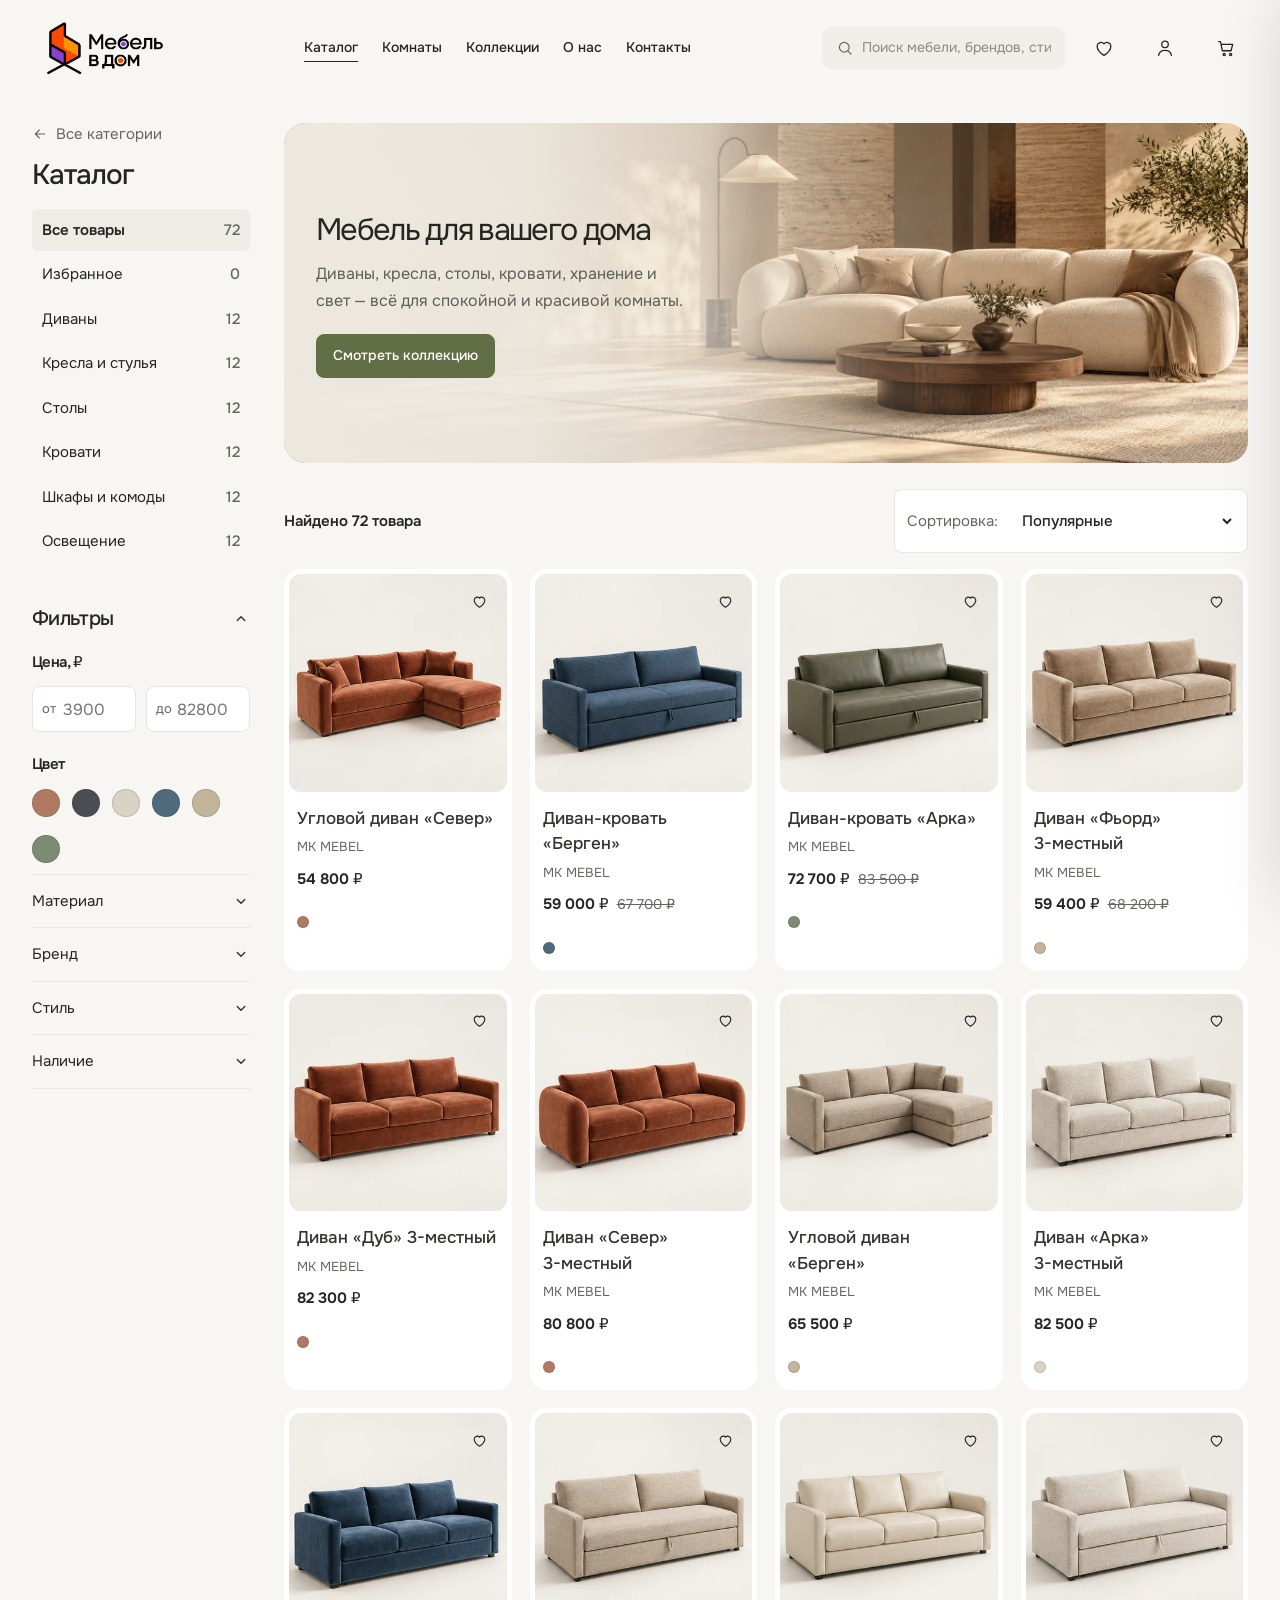
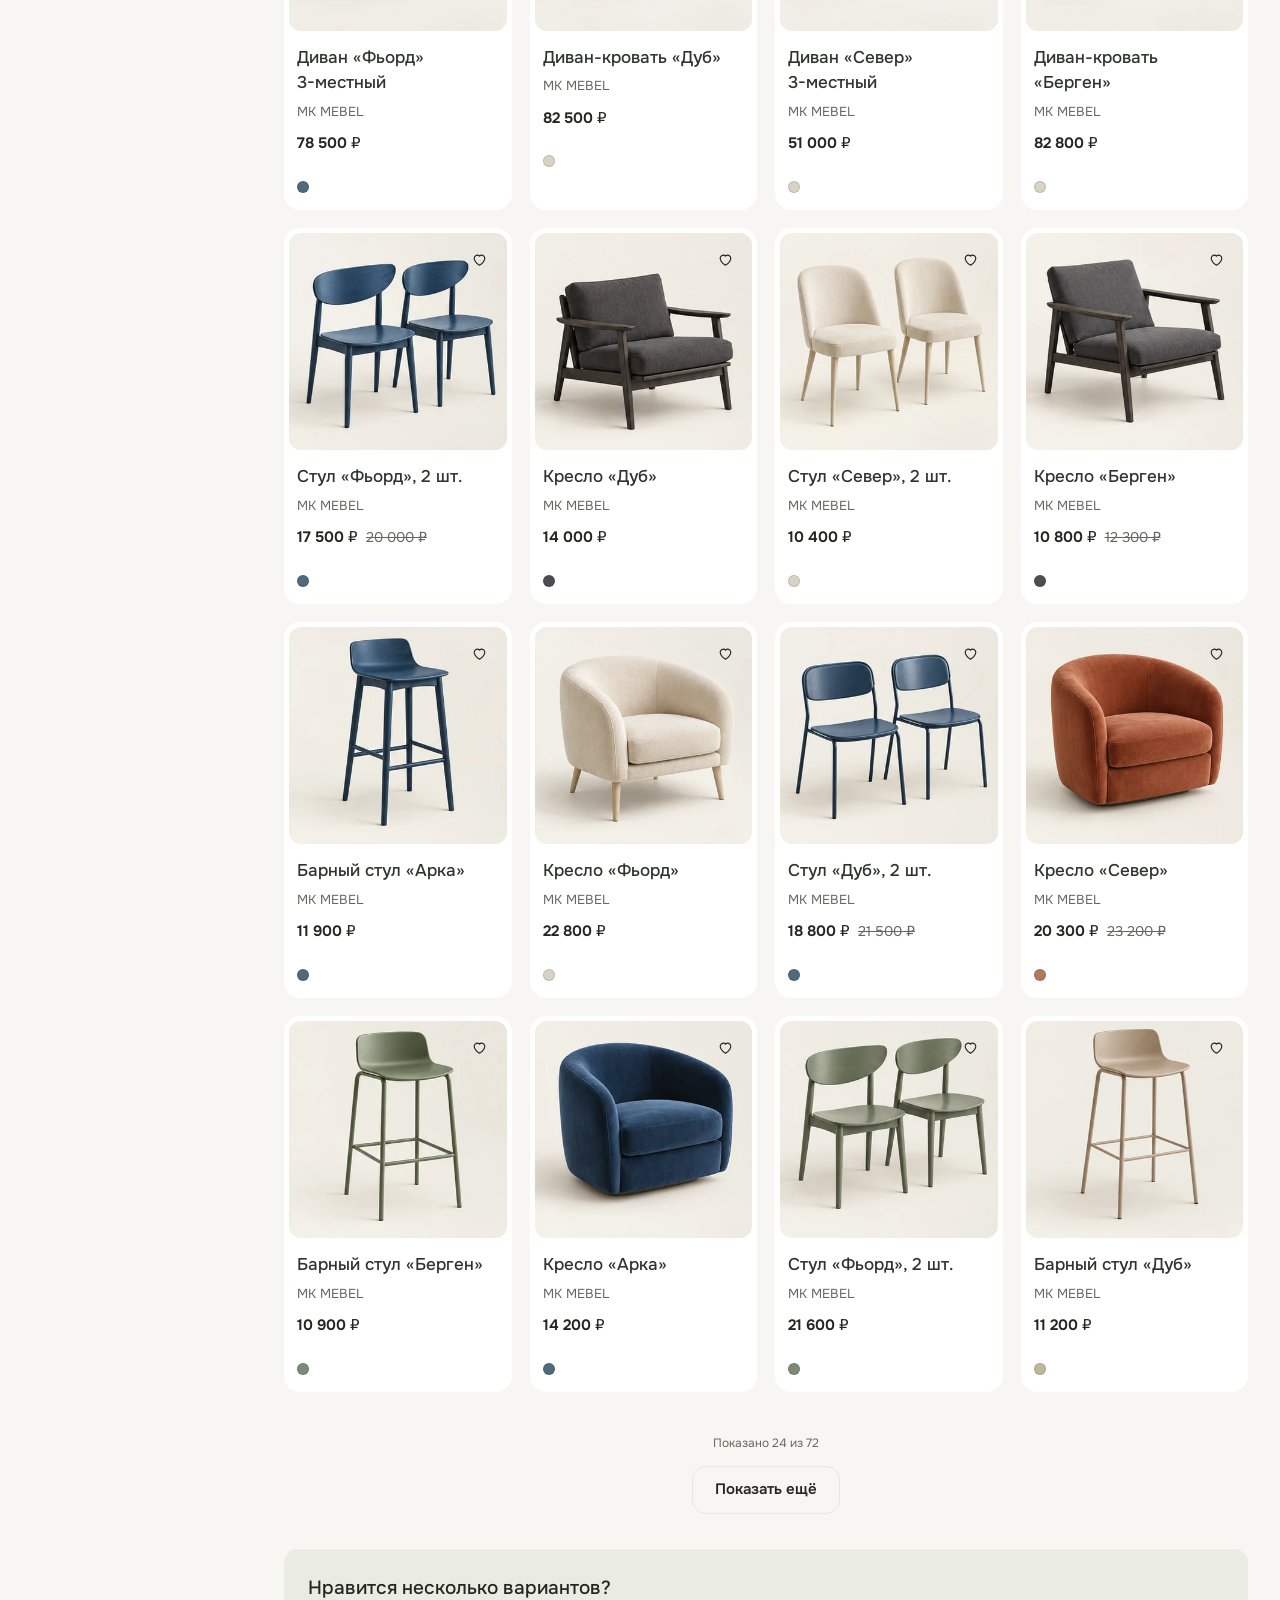
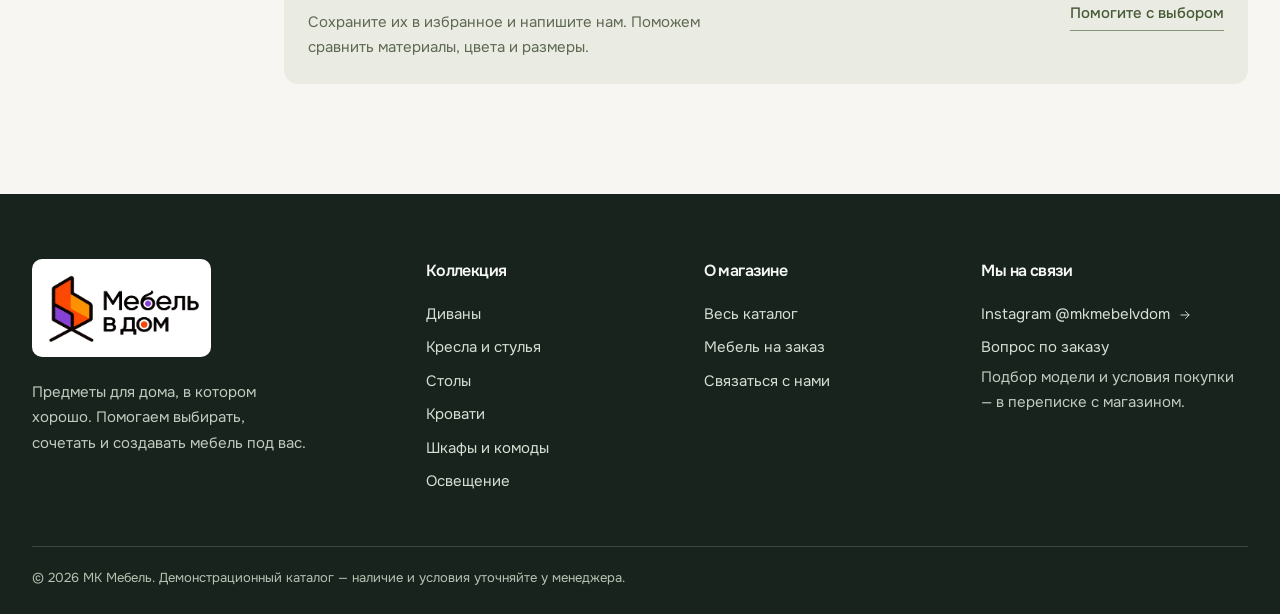
==== commit a8845b41: "Use full-width interior photography across every catalog category" ====
--- a/catalog.html
+++ b/catalog.html
@@ -1,5 +1,5 @@
 <!doctype html>
-<html lang="ru"><head><meta charset="utf-8"><meta name="viewport" content="width=device-width, initial-scale=1"><title>Каталог мебели — МК Мебель</title><meta name="description" content="Каталог мебели: диваны, кресла, столы, кровати, хранение и свет. Фильтры по цене, цвету и материалу."><meta name="theme-color" content="#F7F6F2"><link rel="icon" href="images/favicon.png"><link rel="stylesheet" href="css/style.css?v=20261026-homeblend"><link rel="stylesheet" href="css/typography.css?v=20261026-homeblend"><link rel="stylesheet" href="css/refinements.css?v=20261026-homeblend"><link rel="stylesheet" href="css/final.css?v=20261026-homeblend"></head>
+<html lang="ru"><head><meta charset="utf-8"><meta name="viewport" content="width=device-width, initial-scale=1"><title>Каталог мебели — МК Мебель</title><meta name="description" content="Каталог мебели: диваны, кресла, столы, кровати, хранение и свет. Фильтры по цене, цвету и материалу."><meta name="theme-color" content="#F7F6F2"><link rel="icon" href="images/favicon.png"><link rel="stylesheet" href="css/style.css?v=20261026-allbanners"><link rel="stylesheet" href="css/typography.css?v=20261026-allbanners"><link rel="stylesheet" href="css/refinements.css?v=20261026-allbanners"><link rel="stylesheet" href="css/final.css?v=20261026-allbanners"></head>
 <body data-page="catalog"><noscript><p class="no-script">Для каталога, поиска и корзины включите JavaScript. Связаться с магазином можно в <a href="https://www.instagram.com/mkmebelvdom/">Instagram @mkmebelvdom</a>.</p></noscript><main class="cat-page"><div class="wrap"><div class="layout">
   <aside class="filt" id="filt" aria-label="Категории и фильтры"></aside>
   <div class="cat-main"><div id="banner" class="banner"></div>
@@ -7,4 +7,4 @@
     <div class="toolbar2"><button class="btn line fbtn" type="button" onclick="document.getElementById('filt').classList.add('open')">Фильтры</button><span id="count" role="status" aria-live="polite"></span><button id="reset" class="rst" type="button" onclick="resetF()">Сбросить всё</button><label class="sort2">Сортировка:<select id="sort" aria-label="Сортировка"><option value="def">Популярные</option><option value="asc">Сначала дешевле</option><option value="desc">Сначала дороже</option><option value="sale">Самая большая скидка</option></select></label></div>
     <div id="chips" class="chips" aria-label="Активные фильтры"></div>
     <div class="grid g3" id="catalog"></div><div id="more" class="more"></div></div>
-</div></div></main><script src="js/products.js?v=20261026-homeblend"></script><script src="js/main.js?v=20261026-homeblend"></script><script src="js/refinements.js?v=20261026-homeblend"></script><script src="js/accessibility.js?v=20261026-homeblend"></script></body></html>+</div></div></main><script src="js/products.js?v=20261026-allbanners"></script><script src="js/main.js?v=20261026-allbanners"></script><script src="js/refinements.js?v=20261026-allbanners"></script><script src="js/accessibility.js?v=20261026-allbanners"></script></body></html>
--- a/css/final.css
+++ b/css/final.css
@@ -76,3 +76,6 @@
 body .banner-home-style .banner-copy{width:65%;max-width:670px;position:relative;z-index:1;padding:36px 32px}
 body .banner-home-style .banner-copy h1{max-width:18ch}
 @media(max-width:760px){body .banner-home-style{min-height:510px;align-items:flex-start}body .banner-home-style .banner-copy{width:100%;padding:28px 24px}body .banner-home-style .banner-photo{background-position:82% bottom;background-size:auto 65%;background-repeat:no-repeat;background-color:#eeeadf}body .banner-home-style .banner-photo::after{background:linear-gradient(180deg,#eeeadf 0%,#eeeadf 29%,rgba(238,234,225,.80) 43%,rgba(238,234,225,.1) 65%,transparent 80%)}}
+body .catlist{list-style:none;padding-left:0;margin-left:0}
+@media(max-width:760px){body .banner-home-style .banner-photo{background-size:auto 48%;background-position:88% bottom}}
+@media(max-width:760px){body .banner-home-style .banner-copy{align-self:flex-start}body .banner-home-style .banner-photo::after{background:linear-gradient(180deg,#eeeadf 0%,#eeeadf 50%,rgba(238,234,225,.90) 55%,rgba(238,234,225,.28) 68%,transparent 78%)}}
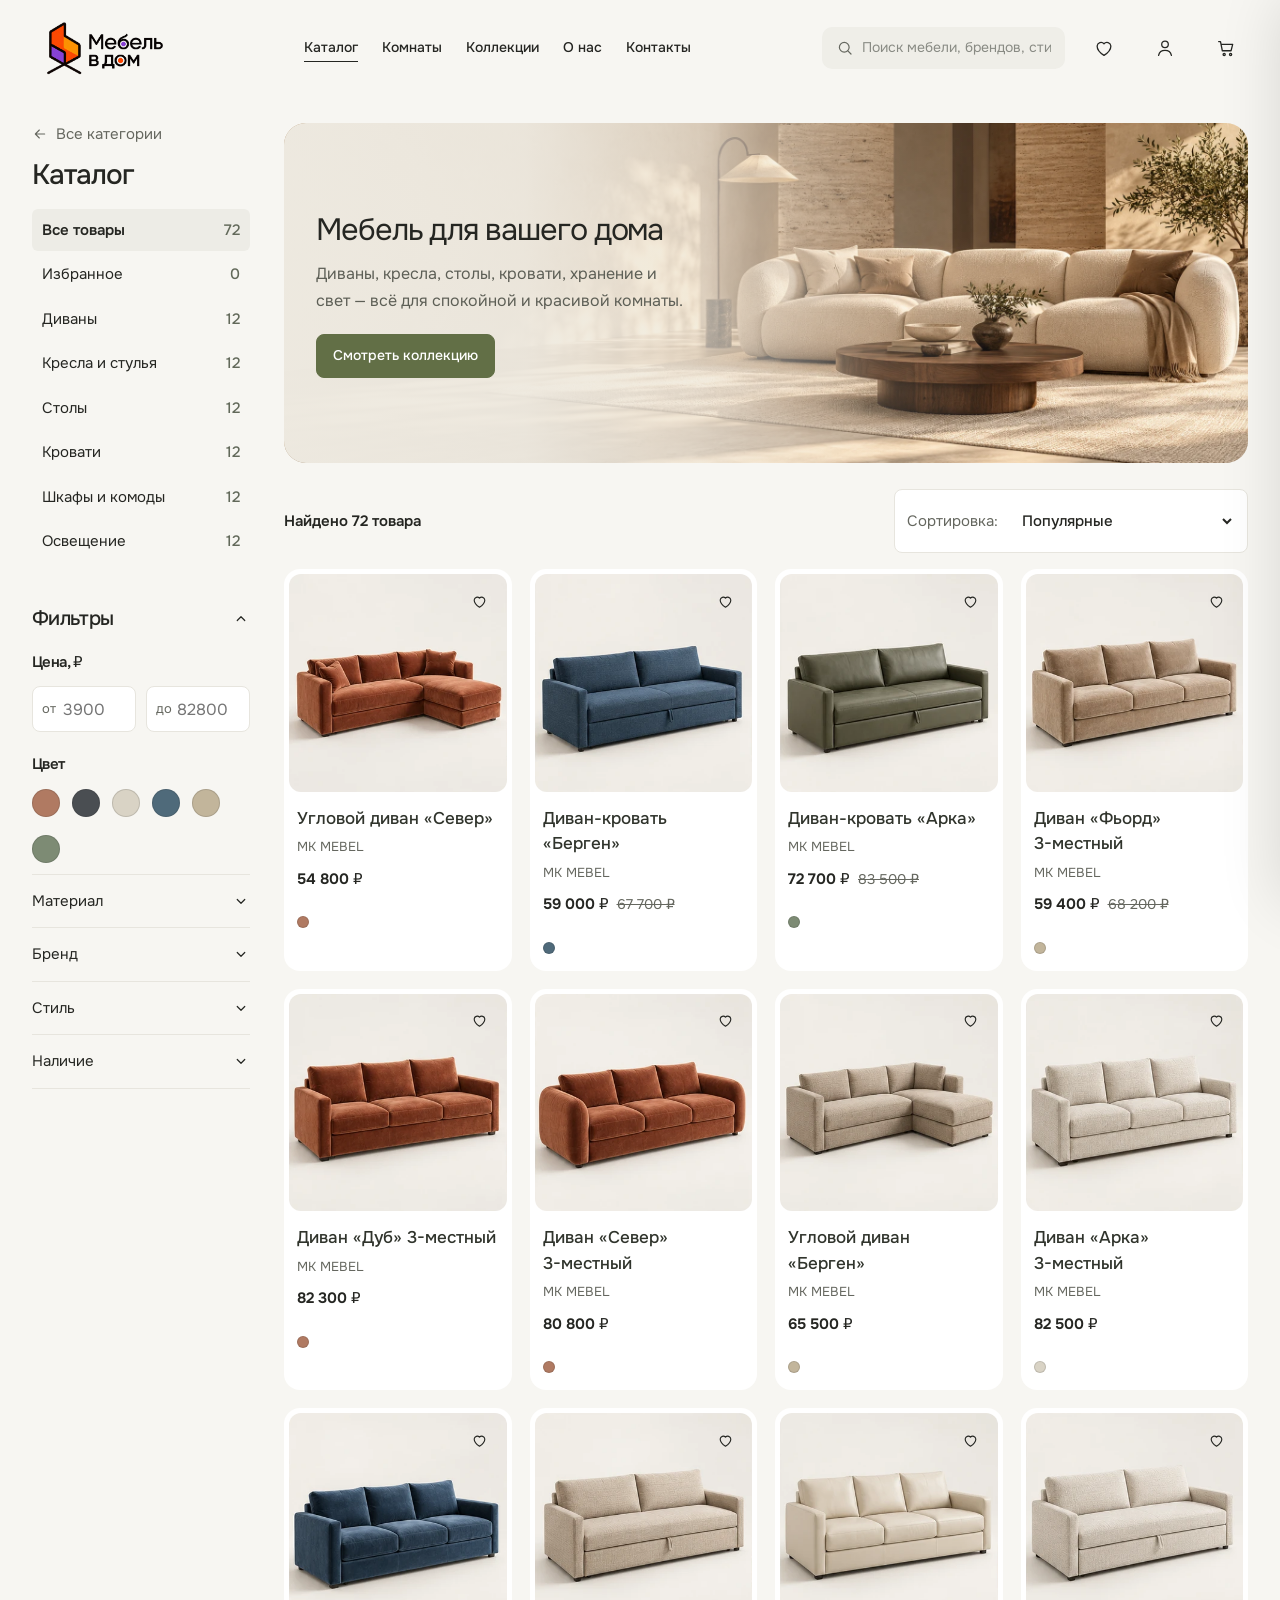
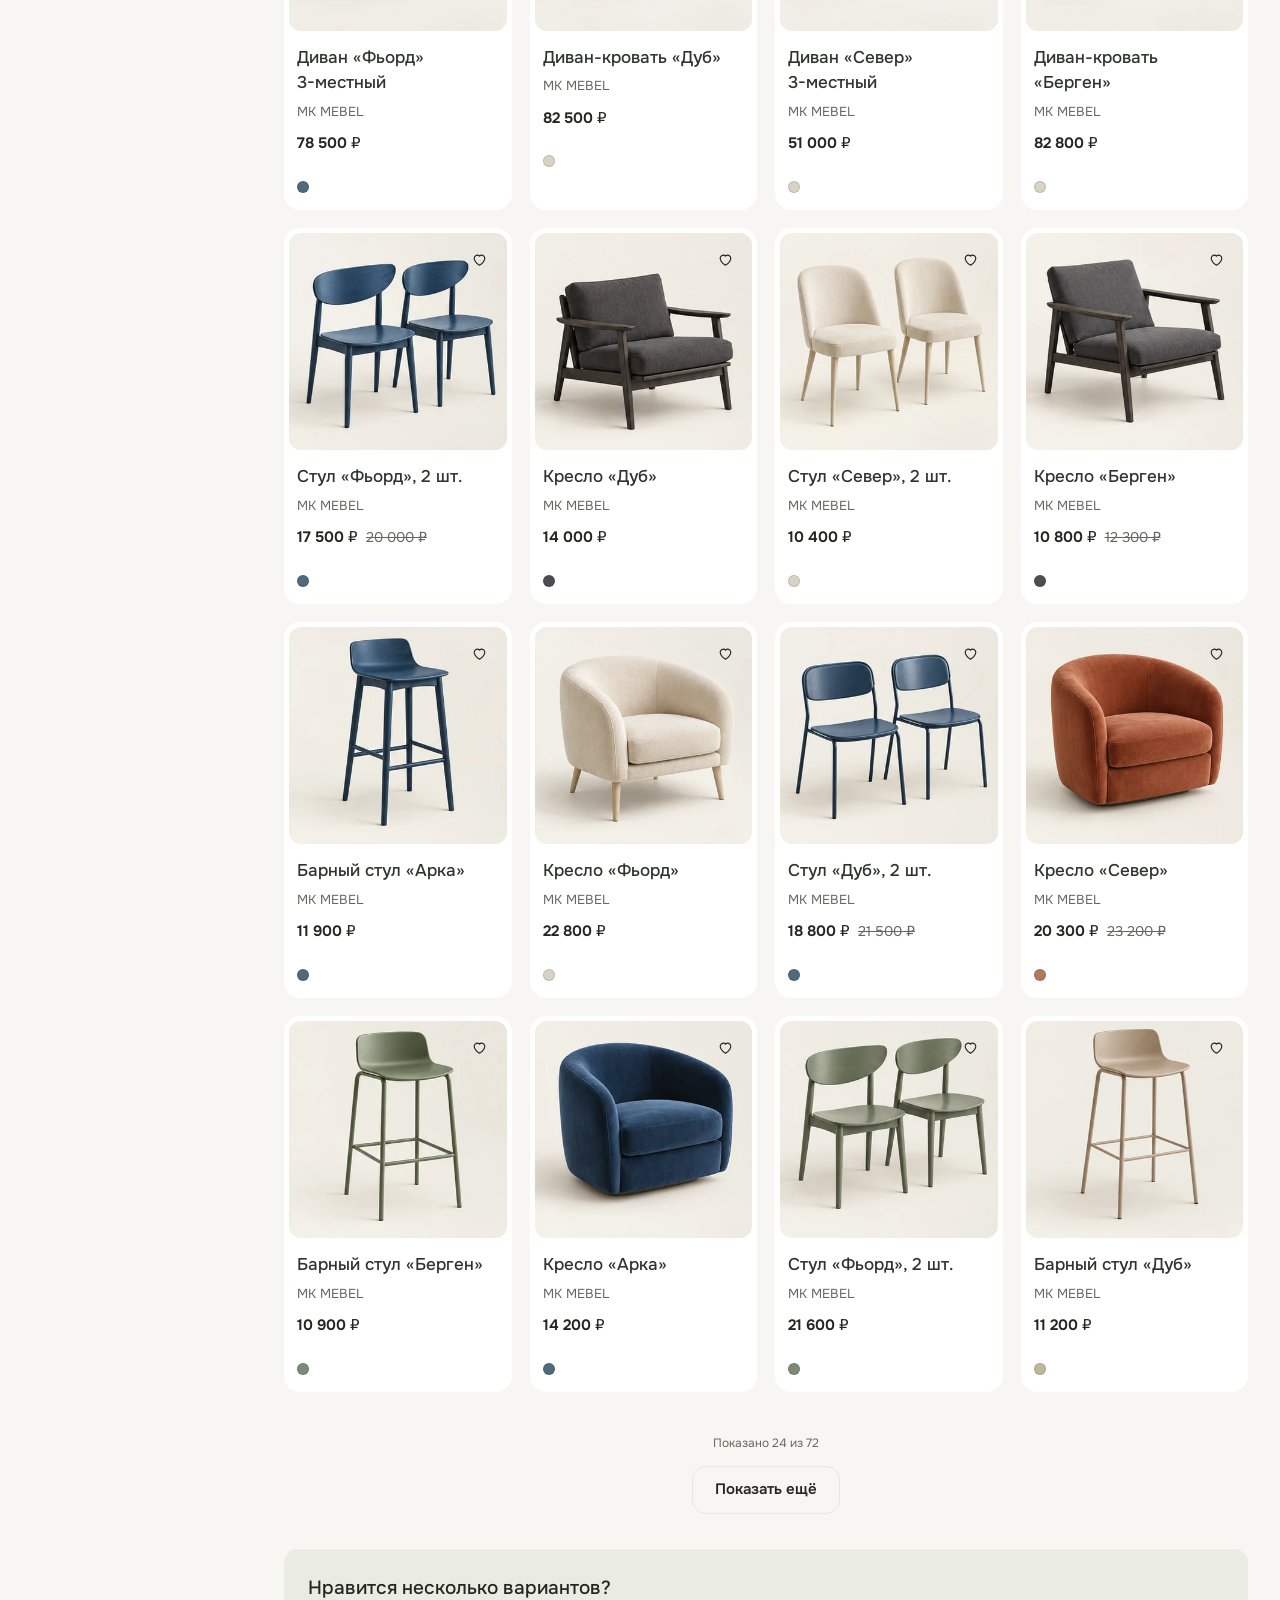
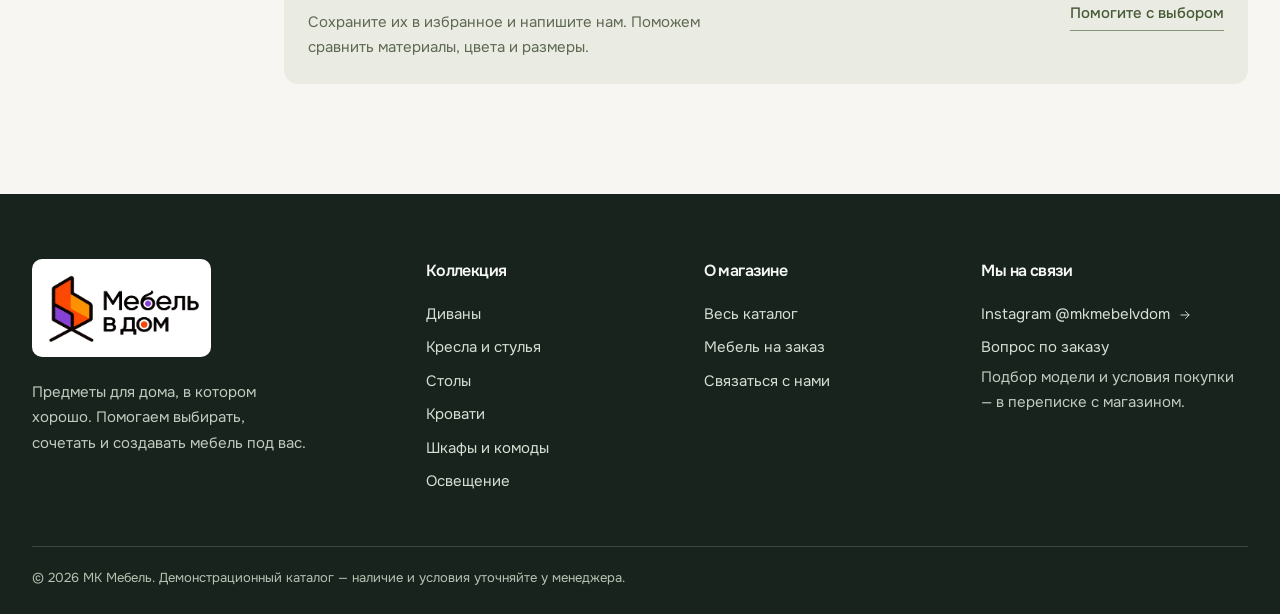
==== commit a85df8ac: "Introduce original MVD Forma Cyrillic display typeface for editorial headings" ====
--- a/catalog.html
+++ b/catalog.html
@@ -1,5 +1,5 @@
 <!doctype html>
-<html lang="ru"><head><meta charset="utf-8"><meta name="viewport" content="width=device-width, initial-scale=1"><title>Каталог мебели — МК Мебель</title><meta name="description" content="Каталог мебели: диваны, кресла, столы, кровати, хранение и свет. Фильтры по цене, цвету и материалу."><meta name="theme-color" content="#F7F6F2"><link rel="icon" href="images/favicon.png"><link rel="stylesheet" href="css/style.css?v=20261026-allbanners"><link rel="stylesheet" href="css/typography.css?v=20261026-allbanners"><link rel="stylesheet" href="css/refinements.css?v=20261026-allbanners"><link rel="stylesheet" href="css/final.css?v=20261026-allbanners"></head>
+<html lang="ru"><head><meta charset="utf-8"><meta name="viewport" content="width=device-width, initial-scale=1"><title>Каталог мебели — МК Мебель</title><meta name="description" content="Каталог мебели: диваны, кресла, столы, кровати, хранение и свет. Фильтры по цене, цвету и материалу."><meta name="theme-color" content="#F7F6F2"><link rel="icon" href="images/favicon.png"><link rel="stylesheet" href="css/style.css?v=20261026-allbanners"><link rel="stylesheet" href="css/typography.css?v=20261026-allbanners"><link rel="stylesheet" href="css/refinements.css?v=20261026-allbanners"><link rel="stylesheet" href="css/final.css?v=20261026-allbanners"><link rel="stylesheet" href="css/brand-type.css?v=forma1"></head>
 <body data-page="catalog"><noscript><p class="no-script">Для каталога, поиска и корзины включите JavaScript. Связаться с магазином можно в <a href="https://www.instagram.com/mkmebelvdom/">Instagram @mkmebelvdom</a>.</p></noscript><main class="cat-page"><div class="wrap"><div class="layout">
   <aside class="filt" id="filt" aria-label="Категории и фильтры"></aside>
   <div class="cat-main"><div id="banner" class="banner"></div>
--- a/css/brand-type.css
+++ b/css/brand-type.css
@@ -0,0 +1,11 @@
+@font-face{font-family:'MVD Forma';src:url('[data-uri]') format('truetype');font-weight:600;font-style:normal;font-display:swap}
+/* Custom display face is reserved for short editorial statements. */
+:root,body.home-design{--display:'MVD Forma',Onest,sans-serif}
+body.home-design .home-hero h1,body.home-design .home-collection h2,body.home-design .home-contact h2,body.home-design .home-section-head h2,.style-finder h2,.home-guidance h2,.home-faq h2,body .contact-hero h1{font-family:var(--display);font-weight:600;letter-spacing:.005em;line-height:1.18;font-synthesis:none}
+body.home-design .home-hero h1{font-size:clamp(42px,4.4vw,66px)}
+body.home-design .home-collection h2,body.home-design .home-contact h2{font-size:clamp(32px,3vw,44px)}
+body.home-design .home-section-head h2,.style-finder h2,.home-guidance h2,.home-faq h2{font-size:clamp(30px,2.8vw,40px)}
+body .contact-hero h1{font-size:clamp(36px,4vw,58px)}
+body .banner h1,body .pcol h1,body .contact-details h2,body .contact-form-wrap h2{font-family:var(--sans);letter-spacing:-.035em}
+@media(max-width:760px){body.home-design .home-hero h1{font-size:42px}body.home-design .home-collection h2,body.home-design .home-contact h2,.style-finder h2,.home-guidance h2,.home-faq h2{font-size:34px}body.home-design .home-section-head h2{font-size:32px}body .contact-hero h1{font-size:38px}}
+@media(max-width:370px){body.home-design .home-hero h1{font-size:37px}body.home-design .home-collection h2,body.home-design .home-contact h2,.style-finder h2,.home-guidance h2,.home-faq h2{font-size:30px}body .contact-hero h1{font-size:34px}}
